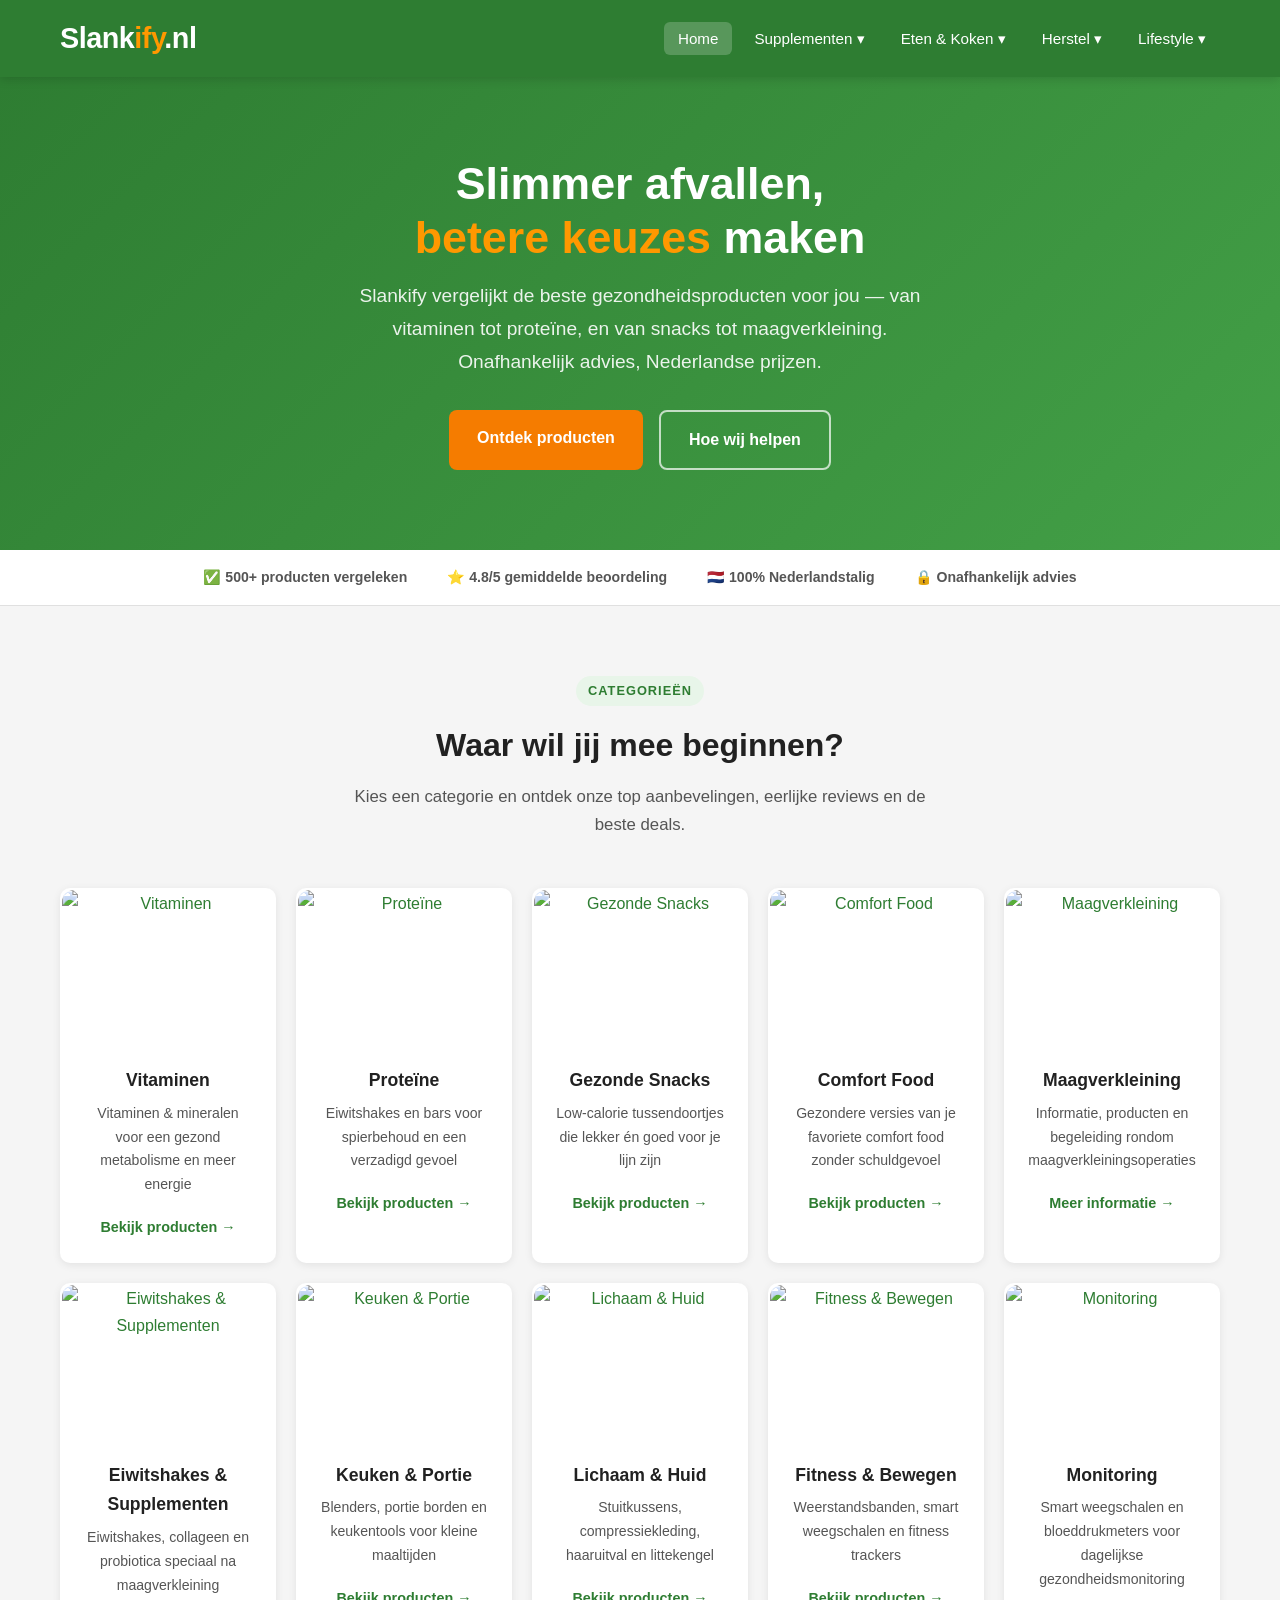
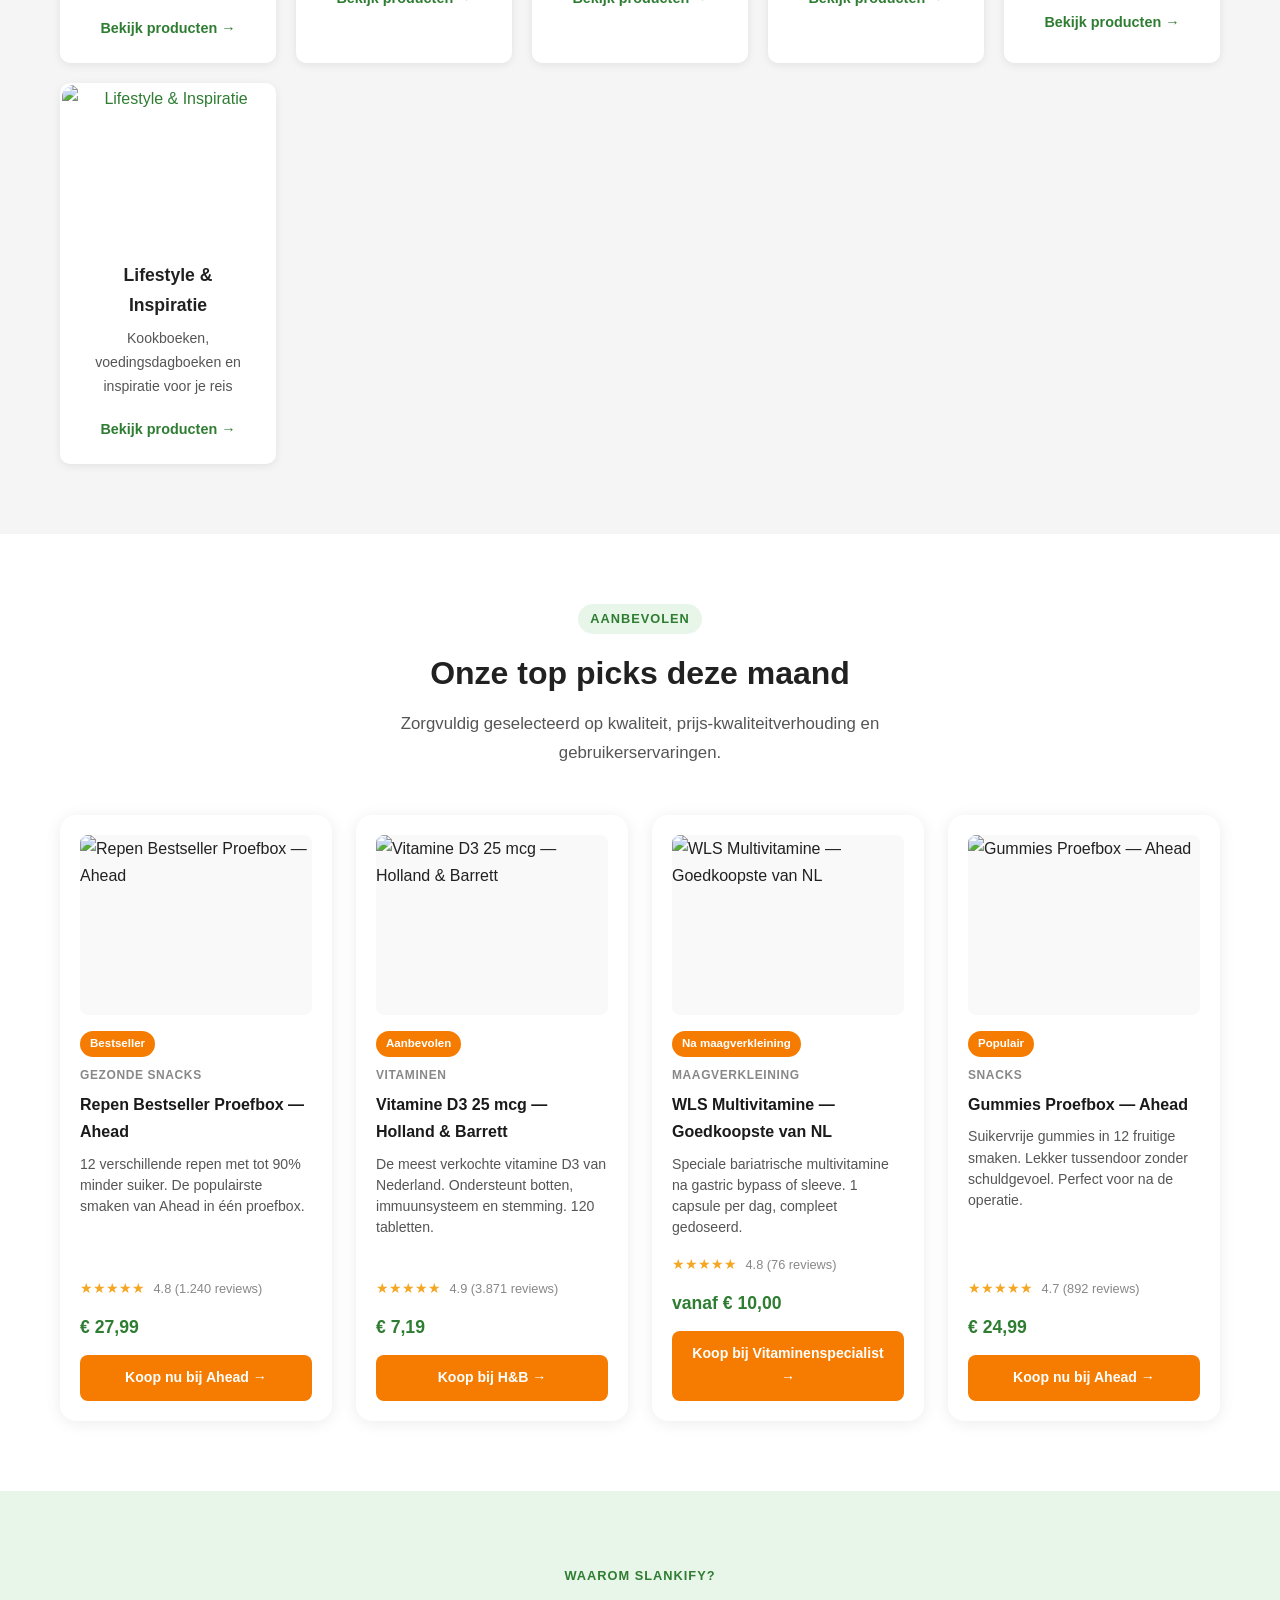
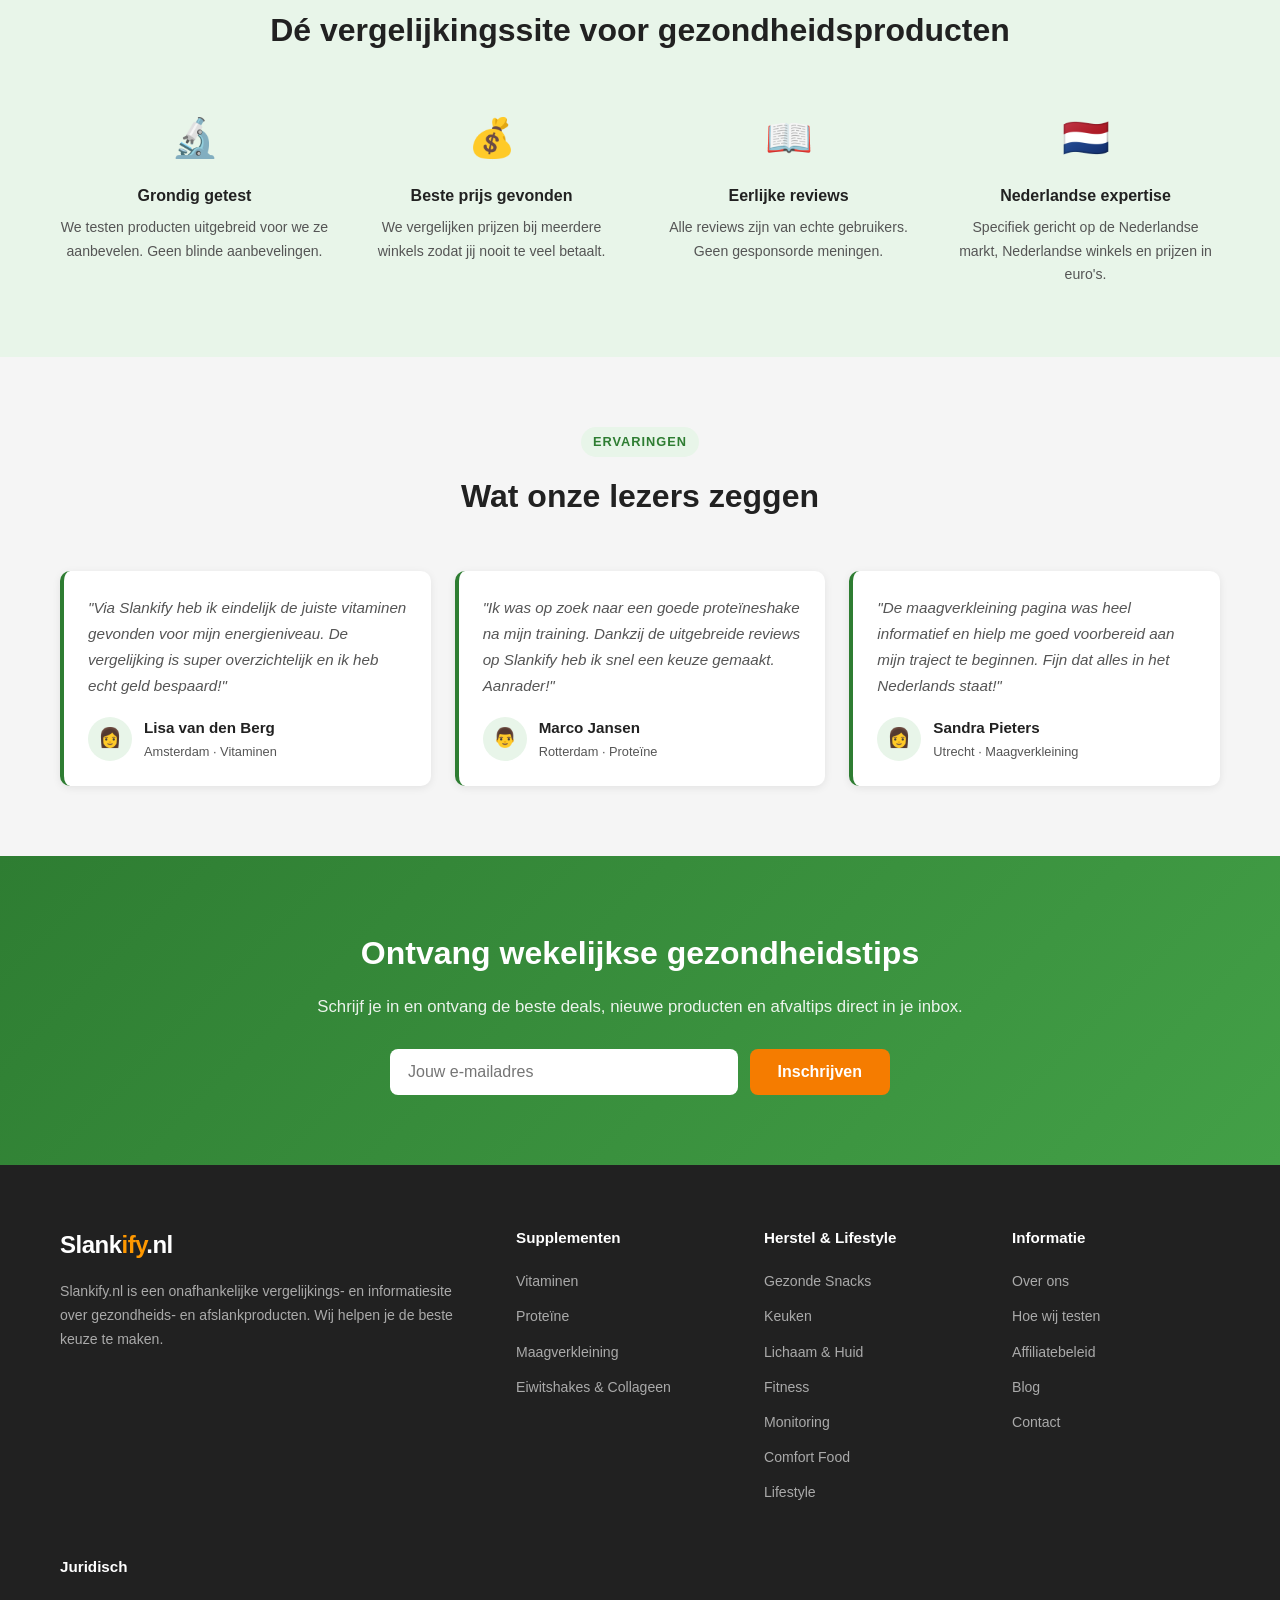
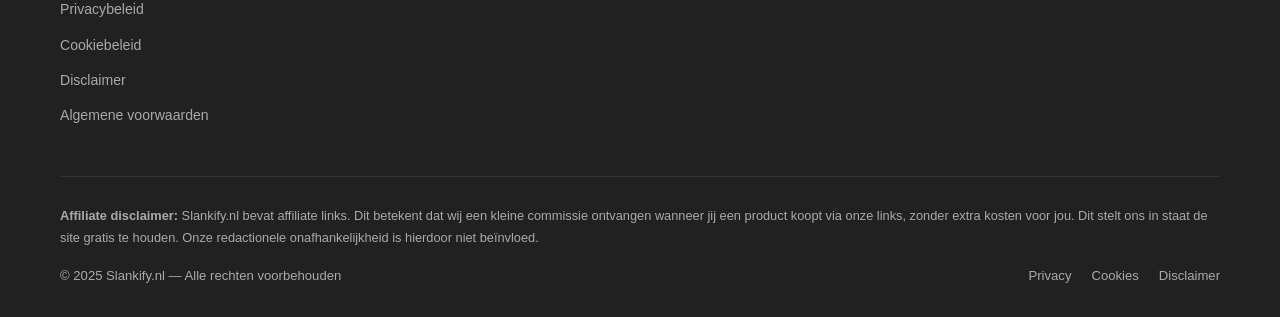
==== index.html @ 29f366ae "Top picks vervangen door echte affiliate producten" ====
<!DOCTYPE html>
<html lang="nl">
<head>
  <meta charset="UTF-8" />
  <meta name="viewport" content="width=device-width, initial-scale=1.0" />
  <title>Afvallen &amp; Gezonde Keuzes | Slankify.nl — Onafhankelijk Vergelijken</title>
  <meta name="description" content="Slankify.nl vergelijkt de beste producten voor afvallen: vitaminen, proteïne, suikervrije snacks en supplementen na maagverkleining. Onafhankelijk advies, Nederlandse prijzen." />
  <meta name="keywords" content="afvallen, vitaminen, proteïne, suikervrije snacks, maagverkleining, supplementen vergelijken, gezond afvallen Nederland" />
  <link rel="canonical" href="https://slankify.nl/" />
  <link rel="stylesheet" href="assets/css/style.css" />
  <meta property="og:title" content="Afvallen & Gezonde Keuzes | Slankify.nl — Onafhankelijk Vergelijken" />
  <meta property="og:description" content="Slankify.nl vergelijkt de beste producten voor afvallen: vitaminen, proteïne, suikervrije snacks en supplementen na maagverkleining. Onafhankelijk advies, Nederlandse prijzen." />
  <meta property="og:url" content="https://slankify.nl/" />
  <meta property="og:type" content="website" />
  <meta property="og:site_name" content="Slankify.nl" />
  <meta property="og:locale" content="nl_NL" />
  <script type="application/ld+json">
{
  "@context": "https://schema.org",
  "@type": "WebPage",
  "name": "Afvallen & Gezonde Keuzes | Slankify.nl",
  "description": "Slankify.nl vergelijkt de beste producten voor afvallen: vitaminen, proteïne, suikervrije snacks en supplementen na maagverkleining.",
  "url": "https://slankify.nl/",
  "publisher": {
    "@type": "Organization",
    "name": "Slankify.nl",
    "url": "https://slankify.nl"
  }
}
  </script>
</head>
<body>

  <!-- ===== HEADER ===== -->
  <header>
    <div class="header-inner">
      <a href="index.html" class="logo">Slank<span>ify</span>.nl</a>
      <div class="hamburger" role="button" aria-label="Menu openen">
        <span></span><span></span><span></span>
      </div>
      <nav>
        <ul>
          <li><a href="index.html" class="actief">Home</a></li>
          <li class="dropdown">
            <a href="#" class="dropdown-toggle">Supplementen ▾</a>
            <ul class="dropdown-menu">
              <li><a href="categorieen/vitaminen.html">Vitaminen</a></li>
              <li><a href="categorieen/proteïne.html">Proteïne</a></li>
              <li><a href="categorieen/maagverkleining.html">Maagverkleining</a></li>
              <li><a href="categorieen/supplementen.html">Eiwitshakes &amp; Collageen</a></li>
            </ul>
          </li>
          <li class="dropdown">
            <a href="#" class="dropdown-toggle">Eten &amp; Koken ▾</a>
            <ul class="dropdown-menu">
              <li><a href="categorieen/snacks.html">Snacks</a></li>
              <li><a href="categorieen/keuken.html">Keuken</a></li>
            </ul>
          </li>
          <li class="dropdown">
            <a href="#" class="dropdown-toggle">Herstel ▾</a>
            <ul class="dropdown-menu">
              <li><a href="categorieen/lichaam.html">Lichaam &amp; Huid</a></li>
              <li><a href="categorieen/fitness.html">Fitness</a></li>
              <li><a href="categorieen/monitoring.html">Monitoring</a></li>
            </ul>
          </li>
          <li class="dropdown">
            <a href="#" class="dropdown-toggle">Lifestyle ▾</a>
            <ul class="dropdown-menu">
              <li><a href="categorieen/comfort.html">Comfort</a></li>
              <li><a href="categorieen/lifestyle.html">Lifestyle</a></li>
            </ul>
          </li>
        </ul>
      </nav>
    </div>
  </header>

  <!-- ===== HERO ===== -->
  <section class="hero">
    <div class="container">
      <h1>Slimmer afvallen,<br><span>betere keuzes</span> maken</h1>
      <p>Slankify vergelijkt de beste gezondheidsproducten voor jou — van vitaminen tot proteïne, en van snacks tot maagverkleining. Onafhankelijk advies, Nederlandse prijzen.</p>
      <div class="hero-knoppen">
        <a href="#categorieën" class="knop knop-primair">Ontdek producten</a>
        <a href="#voordelen" class="knop knop-secondair">Hoe wij helpen</a>
      </div>
    </div>
  </section>

  <!-- ===== VERTROUWEN BALK ===== -->
  <div style="background:#fff;border-bottom:1px solid #e0e0e0;padding:16px 0;text-align:center;">
    <div class="container" style="display:flex;justify-content:center;gap:40px;flex-wrap:wrap;font-size:0.88rem;color:#555;font-weight:600;">
      <span>✅ 500+ producten vergeleken</span>
      <span>⭐ 4.8/5 gemiddelde beoordeling</span>
      <span>🇳🇱 100% Nederlandstalig</span>
      <span>🔒 Onafhankelijk advies</span>
    </div>
  </div>

  <!-- ===== CATEGORIEËN ===== -->
  <section class="categorieen" id="categorieën">
    <div class="container">
      <div class="sectie-header">
        <span class="sectie-label">Categorieën</span>
        <h2>Waar wil jij mee beginnen?</h2>
        <p>Kies een categorie en ontdek onze top aanbevelingen, eerlijke reviews en de beste deals.</p>
      </div>
      <div class="categorie-grid">
        <a href="categorieen/vitaminen.html" class="categorie-kaart">
          <div style="height:160px;overflow:hidden;border-radius:12px 12px 0 0;margin:-20px -20px 16px -20px;">
            <img src="https://images.unsplash.com/photo-1584308666744-24d5c474f2ae?w=400&h=300&fit=crop" alt="Vitaminen" style="width:100%;height:160px;object-fit:cover;" loading="lazy">
          </div>
          <h3>Vitaminen</h3>
          <p>Vitaminen & mineralen voor een gezond metabolisme en meer energie</p>
          <span class="categorie-link">Bekijk producten →</span>
        </a>
        <a href="categorieen/proteïne.html" class="categorie-kaart">
          <div style="height:160px;overflow:hidden;border-radius:12px 12px 0 0;margin:-20px -20px 16px -20px;">
            <img src="https://images.unsplash.com/photo-1593095948071-474c5cc2989d?w=400&h=300&fit=crop" alt="Proteïne" style="width:100%;height:160px;object-fit:cover;" loading="lazy">
          </div>
          <h3>Proteïne</h3>
          <p>Eiwitshakes en bars voor spierbehoud en een verzadigd gevoel</p>
          <span class="categorie-link">Bekijk producten →</span>
        </a>
        <a href="categorieen/snacks.html" class="categorie-kaart">
          <div style="height:160px;overflow:hidden;border-radius:12px 12px 0 0;margin:-20px -20px 16px -20px;">
            <img src="https://images.unsplash.com/photo-1599599810769-bcde5a160d32?w=400&h=300&fit=crop" alt="Gezonde Snacks" style="width:100%;height:160px;object-fit:cover;" loading="lazy">
          </div>
          <h3>Gezonde Snacks</h3>
          <p>Low-calorie tussendoortjes die lekker én goed voor je lijn zijn</p>
          <span class="categorie-link">Bekijk producten →</span>
        </a>
        <a href="categorieen/comfort.html" class="categorie-kaart">
          <div style="height:160px;overflow:hidden;border-radius:12px 12px 0 0;margin:-20px -20px 16px -20px;">
            <img src="https://images.unsplash.com/photo-1547592180-85f173990554?w=400&h=300&fit=crop" alt="Comfort Food" style="width:100%;height:160px;object-fit:cover;" loading="lazy">
          </div>
          <h3>Comfort Food</h3>
          <p>Gezondere versies van je favoriete comfort food zonder schuldgevoel</p>
          <span class="categorie-link">Bekijk producten →</span>
        </a>
        <a href="categorieen/maagverkleining.html" class="categorie-kaart">
          <div style="height:160px;overflow:hidden;border-radius:12px 12px 0 0;margin:-20px -20px 16px -20px;">
            <img src="https://images.unsplash.com/photo-1505751172876-fa1923c5c528?w=400&h=300&fit=crop" alt="Maagverkleining" style="width:100%;height:160px;object-fit:cover;" loading="lazy">
          </div>
          <h3>Maagverkleining</h3>
          <p>Informatie, producten en begeleiding rondom maagverkleiningsoperaties</p>
          <span class="categorie-link">Meer informatie →</span>
        </a>
        <a href="categorieen/supplementen.html" class="categorie-kaart">
          <div style="height:160px;overflow:hidden;border-radius:12px 12px 0 0;margin:-20px -20px 16px -20px;">
            <img src="https://images.unsplash.com/photo-1556909114-f6e7ad7d3136?w=400&h=300&fit=crop" alt="Eiwitshakes & Supplementen" style="width:100%;height:160px;object-fit:cover;" loading="lazy">
          </div>
          <h3>Eiwitshakes &amp; Supplementen</h3>
          <p>Eiwitshakes, collageen en probiotica speciaal na maagverkleining</p>
          <span class="categorie-link">Bekijk producten →</span>
        </a>
        <a href="categorieen/keuken.html" class="categorie-kaart">
          <div style="height:160px;overflow:hidden;border-radius:12px 12px 0 0;margin:-20px -20px 16px -20px;">
            <img src="https://images.unsplash.com/photo-1556909172-54557c7e4fb7?w=400&h=300&fit=crop" alt="Keuken & Portie" style="width:100%;height:160px;object-fit:cover;" loading="lazy">
          </div>
          <h3>Keuken &amp; Portie</h3>
          <p>Blenders, portie borden en keukentools voor kleine maaltijden</p>
          <span class="categorie-link">Bekijk producten →</span>
        </a>
        <a href="categorieen/lichaam.html" class="categorie-kaart">
          <div style="height:160px;overflow:hidden;border-radius:12px 12px 0 0;margin:-20px -20px 16px -20px;">
            <img src="https://images.unsplash.com/photo-1571019613454-1cb2f99b2d8b?w=400&h=300&fit=crop" alt="Lichaam & Huid" style="width:100%;height:160px;object-fit:cover;" loading="lazy">
          </div>
          <h3>Lichaam &amp; Huid</h3>
          <p>Stuitkussens, compressiekleding, haaruitval en littekengel</p>
          <span class="categorie-link">Bekijk producten →</span>
        </a>
        <a href="categorieen/fitness.html" class="categorie-kaart">
          <div style="height:160px;overflow:hidden;border-radius:12px 12px 0 0;margin:-20px -20px 16px -20px;">
            <img src="https://images.unsplash.com/photo-1517836357463-d25dfeac3438?w=400&h=300&fit=crop" alt="Fitness & Bewegen" style="width:100%;height:160px;object-fit:cover;" loading="lazy">
          </div>
          <h3>Fitness &amp; Bewegen</h3>
          <p>Weerstandsbanden, smart weegschalen en fitness trackers</p>
          <span class="categorie-link">Bekijk producten →</span>
        </a>
        <a href="categorieen/monitoring.html" class="categorie-kaart">
          <div style="height:160px;overflow:hidden;border-radius:12px 12px 0 0;margin:-20px -20px 16px -20px;">
            <img src="https://images.unsplash.com/photo-1576091160399-112ba8d25d1d?w=400&h=300&fit=crop" alt="Monitoring" style="width:100%;height:160px;object-fit:cover;" loading="lazy">
          </div>
          <h3>Monitoring</h3>
          <p>Smart weegschalen en bloeddrukmeters voor dagelijkse gezondheidsmonitoring</p>
          <span class="categorie-link">Bekijk producten →</span>
        </a>
        <a href="categorieen/lifestyle.html" class="categorie-kaart">
          <div style="height:160px;overflow:hidden;border-radius:12px 12px 0 0;margin:-20px -20px 16px -20px;">
            <img src="https://images.unsplash.com/photo-1481627834876-b7833e8f5570?w=400&h=300&fit=crop" alt="Lifestyle & Inspiratie" style="width:100%;height:160px;object-fit:cover;" loading="lazy">
          </div>
          <h3>Lifestyle &amp; Inspiratie</h3>
          <p>Kookboeken, voedingsdagboeken en inspiratie voor je reis</p>
          <span class="categorie-link">Bekijk producten →</span>
        </a>
      </div>
    </div>
  </section>

  <!-- ===== AANBEVOLEN PRODUCTEN ===== -->
  <section class="producten" id="producten">
    <div class="container">
      <div class="sectie-header">
        <span class="sectie-label">Aanbevolen</span>
        <h2>Onze top picks deze maand</h2>
        <p>Zorgvuldig geselecteerd op kwaliteit, prijs-kwaliteitverhouding en gebruikerservaringen.</p>
      </div>
      <div class="product-grid">

        <!-- Product 1: Ahead Repen Bestseller Proefbox -->
        <div style="background:#fff;border-radius:16px;box-shadow:0 2px 16px rgba(0,0,0,0.08);padding:20px;position:relative;cursor:pointer;display:flex;flex-direction:column;">
          <a href="https://www.ahead-nutrition.com/nl-nl/products/repen-bestseller-proefbox?ref=dutchgoose" target="_blank" rel="noopener sponsored" style="position:absolute;inset:0;z-index:1;border-radius:16px;" aria-label="Repen Bestseller Proefbox — Ahead"></a>
          <img src="https://cdn.shopify.com/s/files/1/2136/3937/files/PDP_01_27_18f0c50f-7982-46bb-bc52-754685371c13.jpg?v=1765892729" alt="Repen Bestseller Proefbox — Ahead" style="width:100%;height:180px;object-fit:contain;background:#f9f9f9;border-radius:8px;margin-bottom:16px;" loading="lazy">
          <span style="background:#f57c00;color:#fff;font-size:0.72rem;font-weight:700;padding:3px 10px;border-radius:100px;display:inline-block;margin-bottom:8px;width:fit-content;">Bestseller</span>
          <span style="font-size:0.75rem;font-weight:700;color:#888;text-transform:uppercase;letter-spacing:0.05em;">Gezonde Snacks</span>
          <h3 style="font-size:1rem;font-weight:800;margin:6px 0 8px;color:#1a1a1a;">Repen Bestseller Proefbox — Ahead</h3>
          <p style="font-size:0.88rem;color:#555;line-height:1.5;flex:1;">12 verschillende repen met tot 90% minder suiker. De populairste smaken van Ahead in één proefbox.</p>
          <div style="margin-top:12px;">
            <span style="color:#f5a623;font-size:0.9rem;">★★★★★</span>
            <span style="font-size:0.8rem;color:#888;margin-left:4px;">4.8 (1.240 reviews)</span>
          </div>
          <div style="margin-top:12px;display:flex;align-items:center;justify-content:space-between;">
            <span style="font-size:1.1rem;font-weight:800;color:#2e7d32;">€ 27,99</span>
          </div>
          <a href="https://www.ahead-nutrition.com/nl-nl/products/repen-bestseller-proefbox?ref=dutchgoose" target="_blank" rel="noopener sponsored" style="position:relative;z-index:2;display:block;margin-top:12px;background:#f57c00;color:#fff;padding:11px 16px;border-radius:8px;font-weight:700;font-size:0.88rem;text-decoration:none;text-align:center;">Koop nu bij Ahead →</a>
        </div>

        <!-- Product 2: H&B Vitamine D3 -->
        <div style="background:#fff;border-radius:16px;box-shadow:0 2px 16px rgba(0,0,0,0.08);padding:20px;position:relative;cursor:pointer;display:flex;flex-direction:column;">
          <a href="https://www.awin1.com/cread.php?awinmid=8108&awinaffid=2726092&ued=https://www.hollandandbarrett.nl/shop/product/holland-barrett-vitamine-d3-25-mcg-6100154377" target="_blank" rel="noopener sponsored" style="position:absolute;inset:0;z-index:1;border-radius:16px;" aria-label="Vitamine D3 25 mcg — Holland & Barrett"></a>
          <img src="https://images.hollandandbarrettimages.co.uk/productimages/DT/724/046972_A.png" alt="Vitamine D3 25 mcg — Holland & Barrett" style="width:100%;height:180px;object-fit:contain;background:#f9f9f9;border-radius:8px;margin-bottom:16px;" loading="lazy">
          <span style="background:#f57c00;color:#fff;font-size:0.72rem;font-weight:700;padding:3px 10px;border-radius:100px;display:inline-block;margin-bottom:8px;width:fit-content;">Aanbevolen</span>
          <span style="font-size:0.75rem;font-weight:700;color:#888;text-transform:uppercase;letter-spacing:0.05em;">Vitaminen</span>
          <h3 style="font-size:1rem;font-weight:800;margin:6px 0 8px;color:#1a1a1a;">Vitamine D3 25 mcg — Holland &amp; Barrett</h3>
          <p style="font-size:0.88rem;color:#555;line-height:1.5;flex:1;">De meest verkochte vitamine D3 van Nederland. Ondersteunt botten, immuunsysteem en stemming. 120 tabletten.</p>
          <div style="margin-top:12px;">
            <span style="color:#f5a623;font-size:0.9rem;">★★★★★</span>
            <span style="font-size:0.8rem;color:#888;margin-left:4px;">4.9 (3.871 reviews)</span>
          </div>
          <div style="margin-top:12px;display:flex;align-items:center;justify-content:space-between;">
            <span style="font-size:1.1rem;font-weight:800;color:#2e7d32;">€ 7,19</span>
          </div>
          <a href="https://www.awin1.com/cread.php?awinmid=8108&awinaffid=2726092&ued=https://www.hollandandbarrett.nl/shop/product/holland-barrett-vitamine-d3-25-mcg-6100154377" target="_blank" rel="noopener sponsored" style="position:relative;z-index:2;display:block;margin-top:12px;background:#f57c00;color:#fff;padding:11px 16px;border-radius:8px;font-weight:700;font-size:0.88rem;text-decoration:none;text-align:center;">Koop bij H&amp;B →</a>
        </div>

        <!-- Product 3: WLS Multivitamine -->
        <div style="background:#fff;border-radius:16px;box-shadow:0 2px 16px rgba(0,0,0,0.08);padding:20px;position:relative;cursor:pointer;display:flex;flex-direction:column;">
          <a href="https://www.vitaminenspecialist.nl/alle-vitaminen/wls/" target="_blank" rel="noopener sponsored" style="position:absolute;inset:0;z-index:1;border-radius:16px;" aria-label="WLS Multivitamine — Goedkoopste van NL"></a>
          <img src="https://www.vitaminenspecialist.nl/wp-content/uploads/yootheme/cache/f9/1STUK_WLS-f900bc07.png" alt="WLS Multivitamine — Goedkoopste van NL" style="width:100%;height:180px;object-fit:contain;background:#f9f9f9;border-radius:8px;margin-bottom:16px;" loading="lazy">
          <span style="background:#f57c00;color:#fff;font-size:0.72rem;font-weight:700;padding:3px 10px;border-radius:100px;display:inline-block;margin-bottom:8px;width:fit-content;">Na maagverkleining</span>
          <span style="font-size:0.75rem;font-weight:700;color:#888;text-transform:uppercase;letter-spacing:0.05em;">Maagverkleining</span>
          <h3 style="font-size:1rem;font-weight:800;margin:6px 0 8px;color:#1a1a1a;">WLS Multivitamine — Goedkoopste van NL</h3>
          <p style="font-size:0.88rem;color:#555;line-height:1.5;flex:1;">Speciale bariatrische multivitamine na gastric bypass of sleeve. 1 capsule per dag, compleet gedoseerd.</p>
          <div style="margin-top:12px;">
            <span style="color:#f5a623;font-size:0.9rem;">★★★★★</span>
            <span style="font-size:0.8rem;color:#888;margin-left:4px;">4.8 (76 reviews)</span>
          </div>
          <div style="margin-top:12px;display:flex;align-items:center;justify-content:space-between;">
            <span style="font-size:1.1rem;font-weight:800;color:#2e7d32;">vanaf € 10,00</span>
          </div>
          <a href="https://www.vitaminenspecialist.nl/alle-vitaminen/wls/" target="_blank" rel="noopener sponsored" style="position:relative;z-index:2;display:block;margin-top:12px;background:#f57c00;color:#fff;padding:11px 16px;border-radius:8px;font-weight:700;font-size:0.88rem;text-decoration:none;text-align:center;">Koop bij Vitaminenspecialist →</a>
        </div>

        <!-- Product 4: Ahead Gummies Proefbox -->
        <div style="background:#fff;border-radius:16px;box-shadow:0 2px 16px rgba(0,0,0,0.08);padding:20px;position:relative;cursor:pointer;display:flex;flex-direction:column;">
          <a href="https://www.ahead-nutrition.com/nl-nl/products/gummies-proefbox?ref=dutchgoose" target="_blank" rel="noopener sponsored" style="position:absolute;inset:0;z-index:1;border-radius:16px;" aria-label="Gummies Proefbox — Ahead"></a>
          <img src="https://cdn.shopify.com/s/files/1/2136/3937/files/NLD_PDP_Mainimage_Gummies_Mixedbox_1x_02.jpg?v=1770920334" alt="Gummies Proefbox — Ahead" style="width:100%;height:180px;object-fit:contain;background:#f9f9f9;border-radius:8px;margin-bottom:16px;" loading="lazy">
          <span style="background:#f57c00;color:#fff;font-size:0.72rem;font-weight:700;padding:3px 10px;border-radius:100px;display:inline-block;margin-bottom:8px;width:fit-content;">Populair</span>
          <span style="font-size:0.75rem;font-weight:700;color:#888;text-transform:uppercase;letter-spacing:0.05em;">Snacks</span>
          <h3 style="font-size:1rem;font-weight:800;margin:6px 0 8px;color:#1a1a1a;">Gummies Proefbox — Ahead</h3>
          <p style="font-size:0.88rem;color:#555;line-height:1.5;flex:1;">Suikervrije gummies in 12 fruitige smaken. Lekker tussendoor zonder schuldgevoel. Perfect voor na de operatie.</p>
          <div style="margin-top:12px;">
            <span style="color:#f5a623;font-size:0.9rem;">★★★★★</span>
            <span style="font-size:0.8rem;color:#888;margin-left:4px;">4.7 (892 reviews)</span>
          </div>
          <div style="margin-top:12px;display:flex;align-items:center;justify-content:space-between;">
            <span style="font-size:1.1rem;font-weight:800;color:#2e7d32;">€ 24,99</span>
          </div>
          <a href="https://www.ahead-nutrition.com/nl-nl/products/gummies-proefbox?ref=dutchgoose" target="_blank" rel="noopener sponsored" style="position:relative;z-index:2;display:block;margin-top:12px;background:#f57c00;color:#fff;padding:11px 16px;border-radius:8px;font-weight:700;font-size:0.88rem;text-decoration:none;text-align:center;">Koop nu bij Ahead →</a>
        </div>

      </div>
    </div>
  </section>

  <!-- ===== VOORDELEN ===== -->
  <section class="voordelen" id="voordelen">
    <div class="container">
      <div class="sectie-header">
        <span class="sectie-label">Waarom Slankify?</span>
        <h2>Dé vergelijkingssite voor gezondheidsproducten</h2>
      </div>
      <div class="voordelen-grid">
        <div class="voordeel-item">
          <div class="voordeel-icoon">🔬</div>
          <h3>Grondig getest</h3>
          <p>We testen producten uitgebreid voor we ze aanbevelen. Geen blinde aanbevelingen.</p>
        </div>
        <div class="voordeel-item">
          <div class="voordeel-icoon">💰</div>
          <h3>Beste prijs gevonden</h3>
          <p>We vergelijken prijzen bij meerdere winkels zodat jij nooit te veel betaalt.</p>
        </div>
        <div class="voordeel-item">
          <div class="voordeel-icoon">📖</div>
          <h3>Eerlijke reviews</h3>
          <p>Alle reviews zijn van echte gebruikers. Geen gesponsorde meningen.</p>
        </div>
        <div class="voordeel-item">
          <div class="voordeel-icoon">🇳🇱</div>
          <h3>Nederlandse expertise</h3>
          <p>Specifiek gericht op de Nederlandse markt, Nederlandse winkels en prijzen in euro's.</p>
        </div>
      </div>
    </div>
  </section>

  <!-- ===== REVIEWS ===== -->
  <section class="reviews">
    <div class="container">
      <div class="sectie-header">
        <span class="sectie-label">Ervaringen</span>
        <h2>Wat onze lezers zeggen</h2>
      </div>
      <div class="review-grid">
        <div class="review-kaart">
          <p class="review-tekst">"Via Slankify heb ik eindelijk de juiste vitaminen gevonden voor mijn energieniveau. De vergelijking is super overzichtelijk en ik heb echt geld bespaard!"</p>
          <div class="review-auteur">
            <div class="review-avatar">👩</div>
            <div>
              <div class="review-naam">Lisa van den Berg</div>
              <div class="review-locatie">Amsterdam · Vitaminen</div>
            </div>
          </div>
        </div>
        <div class="review-kaart">
          <p class="review-tekst">"Ik was op zoek naar een goede proteïneshake na mijn training. Dankzij de uitgebreide reviews op Slankify heb ik snel een keuze gemaakt. Aanrader!"</p>
          <div class="review-auteur">
            <div class="review-avatar">👨</div>
            <div>
              <div class="review-naam">Marco Jansen</div>
              <div class="review-locatie">Rotterdam · Proteïne</div>
            </div>
          </div>
        </div>
        <div class="review-kaart">
          <p class="review-tekst">"De maagverkleining pagina was heel informatief en hielp me goed voorbereid aan mijn traject te beginnen. Fijn dat alles in het Nederlands staat!"</p>
          <div class="review-auteur">
            <div class="review-avatar">👩</div>
            <div>
              <div class="review-naam">Sandra Pieters</div>
              <div class="review-locatie">Utrecht · Maagverkleining</div>
            </div>
          </div>
        </div>
      </div>
    </div>
  </section>

  <!-- ===== NIEUWSBRIEF ===== -->
  <section class="nieuwsbrief">
    <div class="container">
      <h2>Ontvang wekelijkse gezondheids­tips</h2>
      <p>Schrijf je in en ontvang de beste deals, nieuwe producten en afvaltips direct in je inbox.</p>
      <form class="nieuwsbrief-form" novalidate>
        <input type="email" placeholder="Jouw e-mailadres" required aria-label="E-mailadres" />
        <button type="submit" class="knop knop-primair">Inschrijven</button>
      </form>
    </div>
  </section>

  <!-- ===== FOOTER ===== -->
  <footer>
    <div class="container">
      <div class="footer-grid">
        <div class="footer-merk">
          <span class="logo">Slank<span>ify</span>.nl</span>
          <p>Slankify.nl is een onafhankelijke vergelijkings- en informatiesite over gezondheids- en afslankproducten. Wij helpen je de beste keuze te maken.</p>
        </div>
        <div class="footer-kolom">
          <h4>Supplementen</h4>
          <ul>
            <li><a href="categorieen/vitaminen.html">Vitaminen</a></li>
            <li><a href="categorieen/proteïne.html">Proteïne</a></li>
            <li><a href="categorieen/maagverkleining.html">Maagverkleining</a></li>
            <li><a href="categorieen/supplementen.html">Eiwitshakes &amp; Collageen</a></li>
          </ul>
        </div>
        <div class="footer-kolom">
          <h4>Herstel &amp; Lifestyle</h4>
          <ul>
            <li><a href="categorieen/snacks.html">Gezonde Snacks</a></li>
            <li><a href="categorieen/keuken.html">Keuken</a></li>
            <li><a href="categorieen/lichaam.html">Lichaam &amp; Huid</a></li>
            <li><a href="categorieen/fitness.html">Fitness</a></li>
            <li><a href="categorieen/monitoring.html">Monitoring</a></li>
            <li><a href="categorieen/comfort.html">Comfort Food</a></li>
            <li><a href="categorieen/lifestyle.html">Lifestyle</a></li>
          </ul>
        </div>
        <div class="footer-kolom">
          <h4>Informatie</h4>
          <ul>
            <li><a href="#">Over ons</a></li>
            <li><a href="#">Hoe wij testen</a></li>
            <li><a href="#">Affiliatebeleid</a></li>
            <li><a href="#">Blog</a></li>
            <li><a href="#">Contact</a></li>
          </ul>
        </div>
        <div class="footer-kolom">
          <h4>Juridisch</h4>
          <ul>
            <li><a href="#">Privacybeleid</a></li>
            <li><a href="#">Cookiebeleid</a></li>
            <li><a href="#">Disclaimer</a></li>
            <li><a href="#">Algemene voorwaarden</a></li>
          </ul>
        </div>
      </div>
      <div class="footer-disclaimer">
        <strong>Affiliate disclaimer:</strong> Slankify.nl bevat affiliate links. Dit betekent dat wij een kleine commissie ontvangen wanneer jij een product koopt via onze links, zonder extra kosten voor jou. Dit stelt ons in staat de site gratis te houden. Onze redactionele onafhankelijkheid is hierdoor niet beïnvloed.
      </div>
      <div class="footer-onderste">
        <span>© 2025 Slankify.nl — Alle rechten voorbehouden</span>
        <div class="footer-links">
          <a href="#">Privacy</a>
          <a href="#">Cookies</a>
          <a href="#">Disclaimer</a>
        </div>
      </div>
    </div>
  </footer>

  <script src="assets/js/main.js"></script>
</body>
</html>
---- assets/css/style.css ----
/* =========================================
   Slankify.nl - Hoofdstijlblad
   ========================================= */

:root {
  --groen: #2e7d32;
  --groen-licht: #43a047;
  --groen-extra-licht: #e8f5e9;
  --oranje: #f57c00;
  --oranje-licht: #ff9800;
  --wit: #ffffff;
  --lichtgrijs: #f5f5f5;
  --tekstgrijs: #555555;
  --donker: #212121;
  --rand: #e0e0e0;
  --schaduw: 0 2px 8px rgba(0,0,0,0.08);
  --schaduw-hover: 0 6px 20px rgba(0,0,0,0.14);
  --radius: 10px;
  --font: 'Segoe UI', Tahoma, Geneva, Verdana, sans-serif;
}

* {
  margin: 0;
  padding: 0;
  box-sizing: border-box;
}

body {
  font-family: var(--font);
  color: var(--donker);
  background: var(--wit);
  line-height: 1.7;
}

a {
  color: var(--groen);
  text-decoration: none;
}

a:hover {
  color: var(--groen-licht);
}

img {
  max-width: 100%;
  height: auto;
  display: block;
}

.container {
  max-width: 1200px;
  margin: 0 auto;
  padding: 0 20px;
}

/* =========================================
   HEADER & NAVIGATIE
   ========================================= */

header {
  background: var(--groen);
  color: var(--wit);
  position: sticky;
  top: 0;
  z-index: 1000;
  box-shadow: 0 2px 10px rgba(0,0,0,0.15);
}

.header-inner {
  display: flex;
  align-items: center;
  justify-content: space-between;
  padding: 14px 20px;
  max-width: 1200px;
  margin: 0 auto;
}

.logo {
  font-size: 1.8rem;
  font-weight: 800;
  color: var(--wit);
  letter-spacing: -0.5px;
}

.logo span {
  color: var(--oranje-licht);
}

nav ul {
  list-style: none;
  display: flex;
  gap: 8px;
}

nav ul li a {
  color: var(--wit);
  padding: 8px 14px;
  border-radius: 6px;
  font-weight: 500;
  font-size: 0.95rem;
  transition: background 0.2s;
}

nav ul li a:hover,
nav ul li a.actief {
  background: rgba(255,255,255,0.2);
  color: var(--wit);
}

/* =========================================
   DROPDOWN NAVIGATIE
   ========================================= */

nav ul li.dropdown {
  position: relative;
}

nav ul li.dropdown .dropdown-menu {
  display: none;
  position: absolute;
  top: calc(100% + 6px);
  left: 0;
  background: #fff;
  border-radius: 8px;
  box-shadow: 0 8px 24px rgba(0,0,0,0.15);
  min-width: 200px;
  z-index: 2000;
  padding: 6px 0;
  flex-direction: column;
  gap: 0;
}

nav ul li.dropdown:hover .dropdown-menu,
nav ul li.dropdown.open .dropdown-menu {
  display: flex;
}

nav ul li.dropdown .dropdown-menu li a {
  color: var(--donker);
  padding: 9px 16px;
  border-radius: 0;
  display: block;
  font-size: 0.9rem;
  font-weight: 500;
  transition: background 0.15s;
}

nav ul li.dropdown .dropdown-menu li a:hover {
  background: var(--groen-extra-licht);
  color: var(--groen);
}

.hamburger {
  display: none;
  flex-direction: column;
  gap: 5px;
  cursor: pointer;
  padding: 5px;
}

.hamburger span {
  display: block;
  width: 25px;
  height: 3px;
  background: var(--wit);
  border-radius: 3px;
}

/* =========================================
   HERO SECTIE
   ========================================= */

.hero {
  background: linear-gradient(135deg, var(--groen) 0%, var(--groen-licht) 100%);
  color: var(--wit);
  padding: 80px 20px;
  text-align: center;
}

.hero h1 {
  font-size: 2.8rem;
  font-weight: 800;
  margin-bottom: 16px;
  line-height: 1.2;
}

.hero h1 span {
  color: var(--oranje-licht);
}

.hero p {
  font-size: 1.2rem;
  max-width: 600px;
  margin: 0 auto 32px;
  opacity: 0.9;
}

.hero-knoppen {
  display: flex;
  gap: 16px;
  justify-content: center;
  flex-wrap: wrap;
}

/* =========================================
   KNOPPEN
   ========================================= */

.knop {
  display: inline-block;
  padding: 14px 28px;
  border-radius: 8px;
  font-weight: 700;
  font-size: 1rem;
  transition: all 0.2s;
  cursor: pointer;
  border: none;
}

.knop-primair {
  background: var(--oranje);
  color: var(--wit);
}

.knop-primair:hover {
  background: var(--oranje-licht);
  color: var(--wit);
  transform: translateY(-2px);
  box-shadow: 0 4px 14px rgba(245,124,0,0.4);
}

.knop-secondair {
  background: transparent;
  color: var(--wit);
  border: 2px solid rgba(255,255,255,0.7);
}

.knop-secondair:hover {
  background: rgba(255,255,255,0.15);
  color: var(--wit);
}

.knop-groen {
  background: var(--groen);
  color: var(--wit);
}

.knop-groen:hover {
  background: var(--groen-licht);
  color: var(--wit);
  transform: translateY(-2px);
}

/* =========================================
   SECTIE HEADERS
   ========================================= */

.sectie-header {
  text-align: center;
  margin-bottom: 48px;
}

.sectie-header h2 {
  font-size: 2rem;
  font-weight: 800;
  color: var(--donker);
  margin-bottom: 10px;
}

.sectie-header p {
  color: var(--tekstgrijs);
  font-size: 1.05rem;
  max-width: 600px;
  margin: 0 auto;
}

.sectie-label {
  display: inline-block;
  background: var(--groen-extra-licht);
  color: var(--groen);
  font-size: 0.8rem;
  font-weight: 700;
  letter-spacing: 1px;
  text-transform: uppercase;
  padding: 4px 12px;
  border-radius: 20px;
  margin-bottom: 12px;
}

/* =========================================
   CATEGORIE KAARTEN (homepage)
   ========================================= */

.categorieen {
  padding: 70px 0;
  background: var(--lichtgrijs);
}

.categorie-grid {
  display: grid;
  grid-template-columns: repeat(auto-fit, minmax(200px, 1fr));
  gap: 20px;
}

.categorie-kaart {
  background: var(--wit);
  border-radius: var(--radius);
  padding: 20px 20px 20px;
  min-height: 280px;
  overflow: hidden;
  text-align: center;
  box-shadow: var(--schaduw);
  transition: all 0.25s;
  border: 2px solid transparent;
}

.categorie-kaart:hover {
  box-shadow: var(--schaduw-hover);
  border-color: var(--groen-licht);
  transform: translateY(-4px);
}

.categorie-icoon {
  font-size: 2.8rem;
  margin-bottom: 12px;
}

.categorie-kaart h3 {
  font-size: 1.1rem;
  font-weight: 700;
  margin-bottom: 6px;
  color: var(--donker);
}

.categorie-kaart p {
  font-size: 0.88rem;
  color: var(--tekstgrijs);
  margin-bottom: 16px;
}

.categorie-link {
  font-size: 0.9rem;
  font-weight: 600;
  color: var(--groen);
  display: inline-flex;
  align-items: center;
  gap: 4px;
}

/* =========================================
   PRODUCT KAARTEN
   ========================================= */

.producten {
  padding: 70px 0;
}

.product-grid {
  display: grid;
  grid-template-columns: repeat(auto-fill, minmax(260px, 1fr));
  gap: 24px;
}

.product-kaart {
  background: var(--wit);
  border-radius: var(--radius);
  box-shadow: var(--schaduw);
  overflow: hidden;
  transition: all 0.25s;
  border: 1px solid var(--rand);
  display: flex;
  flex-direction: column;
}

.product-kaart:hover {
  box-shadow: var(--schaduw-hover);
  transform: translateY(-4px);
}

.product-badge {
  position: absolute;
  top: 12px;
  left: 12px;
  background: var(--oranje);
  color: var(--wit);
  font-size: 0.75rem;
  font-weight: 700;
  padding: 3px 10px;
  border-radius: 20px;
}

.product-afbeelding {
  position: relative;
  background: var(--groen-extra-licht);
  padding: 30px;
  text-align: center;
  font-size: 4rem;
  min-height: 160px;
  display: flex;
  align-items: center;
  justify-content: center;
}

.product-inhoud {
  padding: 20px;
  flex: 1;
  display: flex;
  flex-direction: column;
}

.product-categorie {
  font-size: 0.75rem;
  font-weight: 600;
  color: var(--groen);
  text-transform: uppercase;
  letter-spacing: 0.5px;
  margin-bottom: 6px;
}

.product-inhoud h3 {
  font-size: 1.05rem;
  font-weight: 700;
  margin-bottom: 8px;
  color: var(--donker);
  line-height: 1.3;
}

.product-inhoud p {
  font-size: 0.88rem;
  color: var(--tekstgrijs);
  margin-bottom: 16px;
  flex: 1;
}

.product-beoordeling {
  display: flex;
  align-items: center;
  gap: 6px;
  margin-bottom: 14px;
  font-size: 0.88rem;
}

.sterren {
  color: #fdd835;
}

.beoordeling-tekst {
  color: var(--tekstgrijs);
}

.product-prijs-rij {
  display: flex;
  align-items: center;
  justify-content: space-between;
  gap: 12px;
  margin-top: 16px;
  flex-wrap: wrap;
}

.product-prijs {
  font-size: 1.3rem;
  font-weight: 800;
  color: var(--groen);
}

.product-prijs-oud {
  font-size: 0.9rem;
  color: #aaa;
  text-decoration: line-through;
  margin-left: 6px;
}

/* =========================================
   VOORDELEN / USP SECTIE
   ========================================= */

.voordelen {
  padding: 70px 0;
  background: var(--groen-extra-licht);
}

.voordelen-grid {
  display: grid;
  grid-template-columns: repeat(auto-fit, minmax(220px, 1fr));
  gap: 28px;
}

.voordeel-item {
  text-align: center;
}

.voordeel-icoon {
  font-size: 2.4rem;
  margin-bottom: 12px;
}

.voordeel-item h3 {
  font-size: 1rem;
  font-weight: 700;
  margin-bottom: 6px;
}

.voordeel-item p {
  font-size: 0.88rem;
  color: var(--tekstgrijs);
}

/* =========================================
   REVIEWS / TESTIMONIALS
   ========================================= */

.reviews {
  padding: 70px 0;
  background: var(--lichtgrijs);
}

.review-grid {
  display: grid;
  grid-template-columns: repeat(auto-fit, minmax(280px, 1fr));
  gap: 24px;
}

.review-kaart {
  background: var(--wit);
  border-radius: var(--radius);
  padding: 24px;
  box-shadow: var(--schaduw);
  border-left: 4px solid var(--groen);
}

.review-tekst {
  font-style: italic;
  color: var(--tekstgrijs);
  margin-bottom: 16px;
  font-size: 0.95rem;
  line-height: 1.7;
}

.review-auteur {
  display: flex;
  align-items: center;
  gap: 12px;
}

.review-avatar {
  width: 44px;
  height: 44px;
  border-radius: 50%;
  background: var(--groen-extra-licht);
  display: flex;
  align-items: center;
  justify-content: center;
  font-size: 1.2rem;
  flex-shrink: 0;
}

.review-naam {
  font-weight: 700;
  font-size: 0.95rem;
}

.review-locatie {
  font-size: 0.8rem;
  color: var(--tekstgrijs);
}

/* =========================================
   CATEGORIE HERO (sub-pagina's)
   ========================================= */

.categorie-hero {
  padding: 28px 20px;
  text-align: center;
}

.categorie-hero h1 {
  font-size: 2.4rem;
  font-weight: 800;
  margin-bottom: 12px;
  color: var(--donker);
}

.categorie-hero p {
  font-size: 1.1rem;
  color: var(--tekstgrijs);
  max-width: 650px;
  margin: 0 auto;
}

/* =========================================
   FILTER / SORT BAR
   ========================================= */

.filter-balk {
  background: var(--lichtgrijs);
  border: 1px solid var(--rand);
  border-radius: var(--radius);
  padding: 16px 20px;
  display: flex;
  align-items: center;
  gap: 16px;
  flex-wrap: wrap;
  margin-bottom: 32px;
}

.filter-balk label {
  font-weight: 600;
  font-size: 0.9rem;
  color: var(--tekstgrijs);
}

.filter-balk select,
.filter-balk input {
  padding: 8px 12px;
  border: 1px solid var(--rand);
  border-radius: 6px;
  font-size: 0.9rem;
  background: var(--wit);
  color: var(--donker);
}

/* =========================================
   DISCLAIMER BOX
   ========================================= */

.disclaimer {
  background: #fff8e1;
  border: 1px solid #ffe082;
  border-radius: var(--radius);
  padding: 16px 20px;
  font-size: 0.85rem;
  color: #6d4c00;
  margin: 32px 0;
  display: flex;
  gap: 10px;
  align-items: flex-start;
}

.disclaimer-icoon {
  font-size: 1.2rem;
  flex-shrink: 0;
}

/* =========================================
   INFO / GIDS SECTIE
   ========================================= */

.info-sectie {
  padding: 70px 0;
}

.info-grid {
  display: grid;
  grid-template-columns: 1fr 1fr;
  gap: 48px;
  align-items: center;
}

.info-tekst h2 {
  font-size: 1.8rem;
  font-weight: 800;
  margin-bottom: 16px;
  line-height: 1.3;
}

.info-tekst p {
  color: var(--tekstgrijs);
  margin-bottom: 16px;
}

.info-checklist {
  list-style: none;
  margin: 20px 0;
}

.info-checklist li {
  padding: 6px 0;
  padding-left: 26px;
  position: relative;
  font-size: 0.95rem;
  color: var(--tekstgrijs);
}

.info-checklist li::before {
  content: "✓";
  position: absolute;
  left: 0;
  color: var(--groen);
  font-weight: 700;
}

.info-visual {
  background: var(--groen-extra-licht);
  border-radius: 16px;
  padding: 40px;
  text-align: center;
  font-size: 6rem;
}

/* =========================================
   NIEUWSBRIEF
   ========================================= */

.nieuwsbrief {
  background: linear-gradient(135deg, var(--groen) 0%, var(--groen-licht) 100%);
  color: var(--wit);
  padding: 70px 0;
  text-align: center;
}

.nieuwsbrief h2 {
  font-size: 2rem;
  font-weight: 800;
  margin-bottom: 12px;
}

.nieuwsbrief p {
  opacity: 0.9;
  margin-bottom: 28px;
  font-size: 1.05rem;
}

.nieuwsbrief-form {
  display: flex;
  gap: 12px;
  justify-content: center;
  flex-wrap: wrap;
  max-width: 500px;
  margin: 0 auto;
}

.nieuwsbrief-form input {
  flex: 1;
  min-width: 220px;
  padding: 14px 18px;
  border: none;
  border-radius: 8px;
  font-size: 1rem;
  outline: none;
}

/* =========================================
   FOOTER
   ========================================= */

footer {
  background: var(--donker);
  color: #aaa;
  padding: 60px 0 30px;
}

.footer-grid {
  display: grid;
  grid-template-columns: 2fr 1fr 1fr 1fr;
  gap: 40px;
  margin-bottom: 40px;
}

.footer-merk .logo {
  font-size: 1.5rem;
  margin-bottom: 14px;
  display: block;
}

.footer-merk p {
  font-size: 0.88rem;
  line-height: 1.7;
}

.footer-kolom h4 {
  color: var(--wit);
  font-size: 0.95rem;
  font-weight: 700;
  margin-bottom: 16px;
}

.footer-kolom ul {
  list-style: none;
}

.footer-kolom ul li {
  margin-bottom: 8px;
}

.footer-kolom ul li a {
  color: #aaa;
  font-size: 0.88rem;
  transition: color 0.2s;
}

.footer-kolom ul li a:hover {
  color: var(--wit);
}

.footer-disclaimer {
  border-top: 1px solid #333;
  padding-top: 28px;
  font-size: 0.8rem;
  line-height: 1.7;
  margin-bottom: 16px;
}

.footer-onderste {
  display: flex;
  justify-content: space-between;
  align-items: center;
  font-size: 0.82rem;
  flex-wrap: wrap;
  gap: 10px;
}

.footer-links {
  display: flex;
  gap: 20px;
}

.footer-links a {
  color: #aaa;
  font-size: 0.82rem;
}

.footer-links a:hover {
  color: var(--wit);
}

/* =========================================
   BREADCRUMB
   ========================================= */

.breadcrumb {
  padding: 14px 0;
  font-size: 0.85rem;
  color: var(--tekstgrijs);
}

.breadcrumb a {
  color: var(--groen);
}

.breadcrumb span {
  margin: 0 6px;
  color: #bbb;
}

/* =========================================
   RESPONSIVE
   ========================================= */

@media (max-width: 900px) {
  .footer-grid {
    grid-template-columns: 1fr 1fr;
  }

  .info-grid {
    grid-template-columns: 1fr;
  }

  .info-visual {
    display: none;
  }
}

@media (max-width: 680px) {
  .hero h1 {
    font-size: 2rem;
  }

  nav ul {
    display: none;
    flex-direction: column;
    position: absolute;
    top: 60px;
    left: 0;
    right: 0;
    background: var(--groen);
    padding: 16px;
  }

  nav ul.open {
    display: flex;
  }

  .hamburger {
    display: flex;
  }

  .footer-grid {
    grid-template-columns: 1fr;
  }

  .filter-balk {
    flex-direction: column;
    align-items: flex-start;
  }
}

/* Hele productkaart klikbaar */
.product-kaart {
  position: relative;
  cursor: pointer;
}
.product-kaart .kaart-link {
  position: absolute;
  inset: 0;
  z-index: 1;
  border-radius: inherit;
}
.product-kaart .knop,
.product-kaart a[style*="background"] {
  position: relative;
  z-index: 2;
}
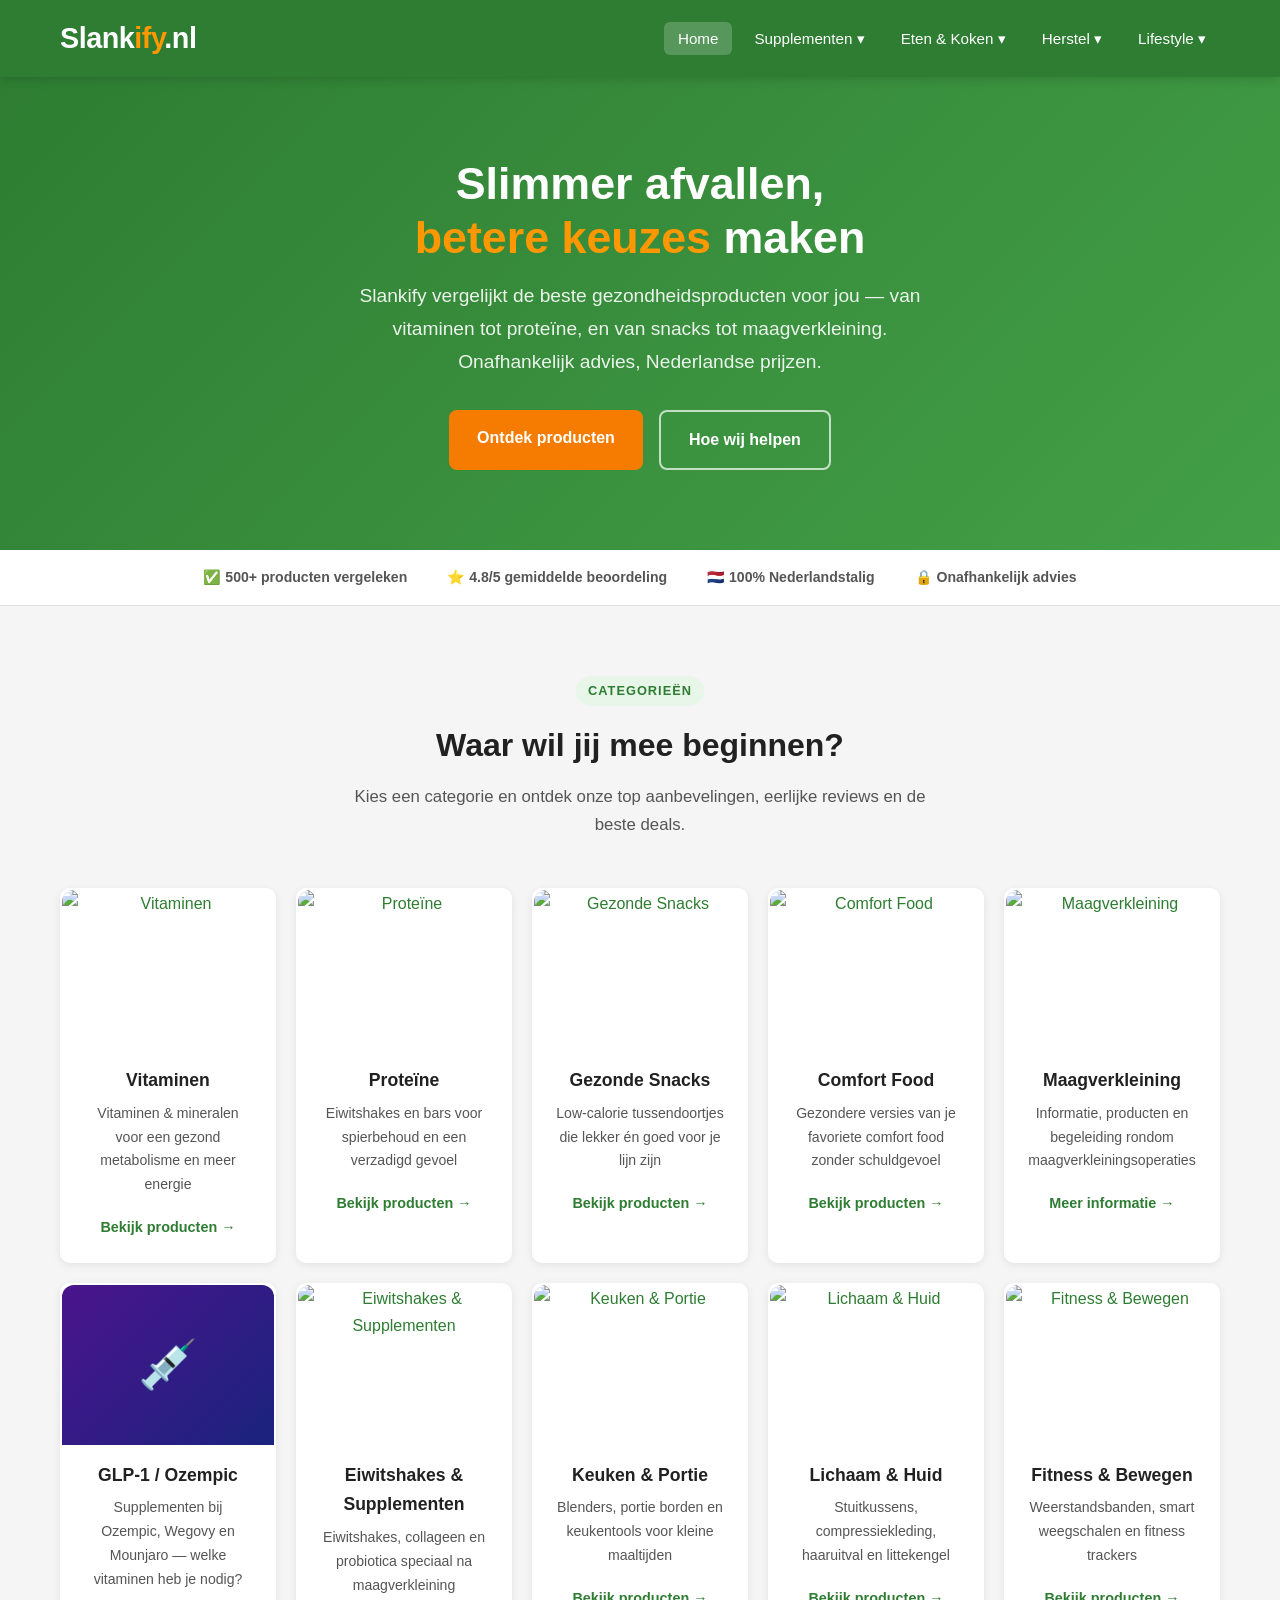
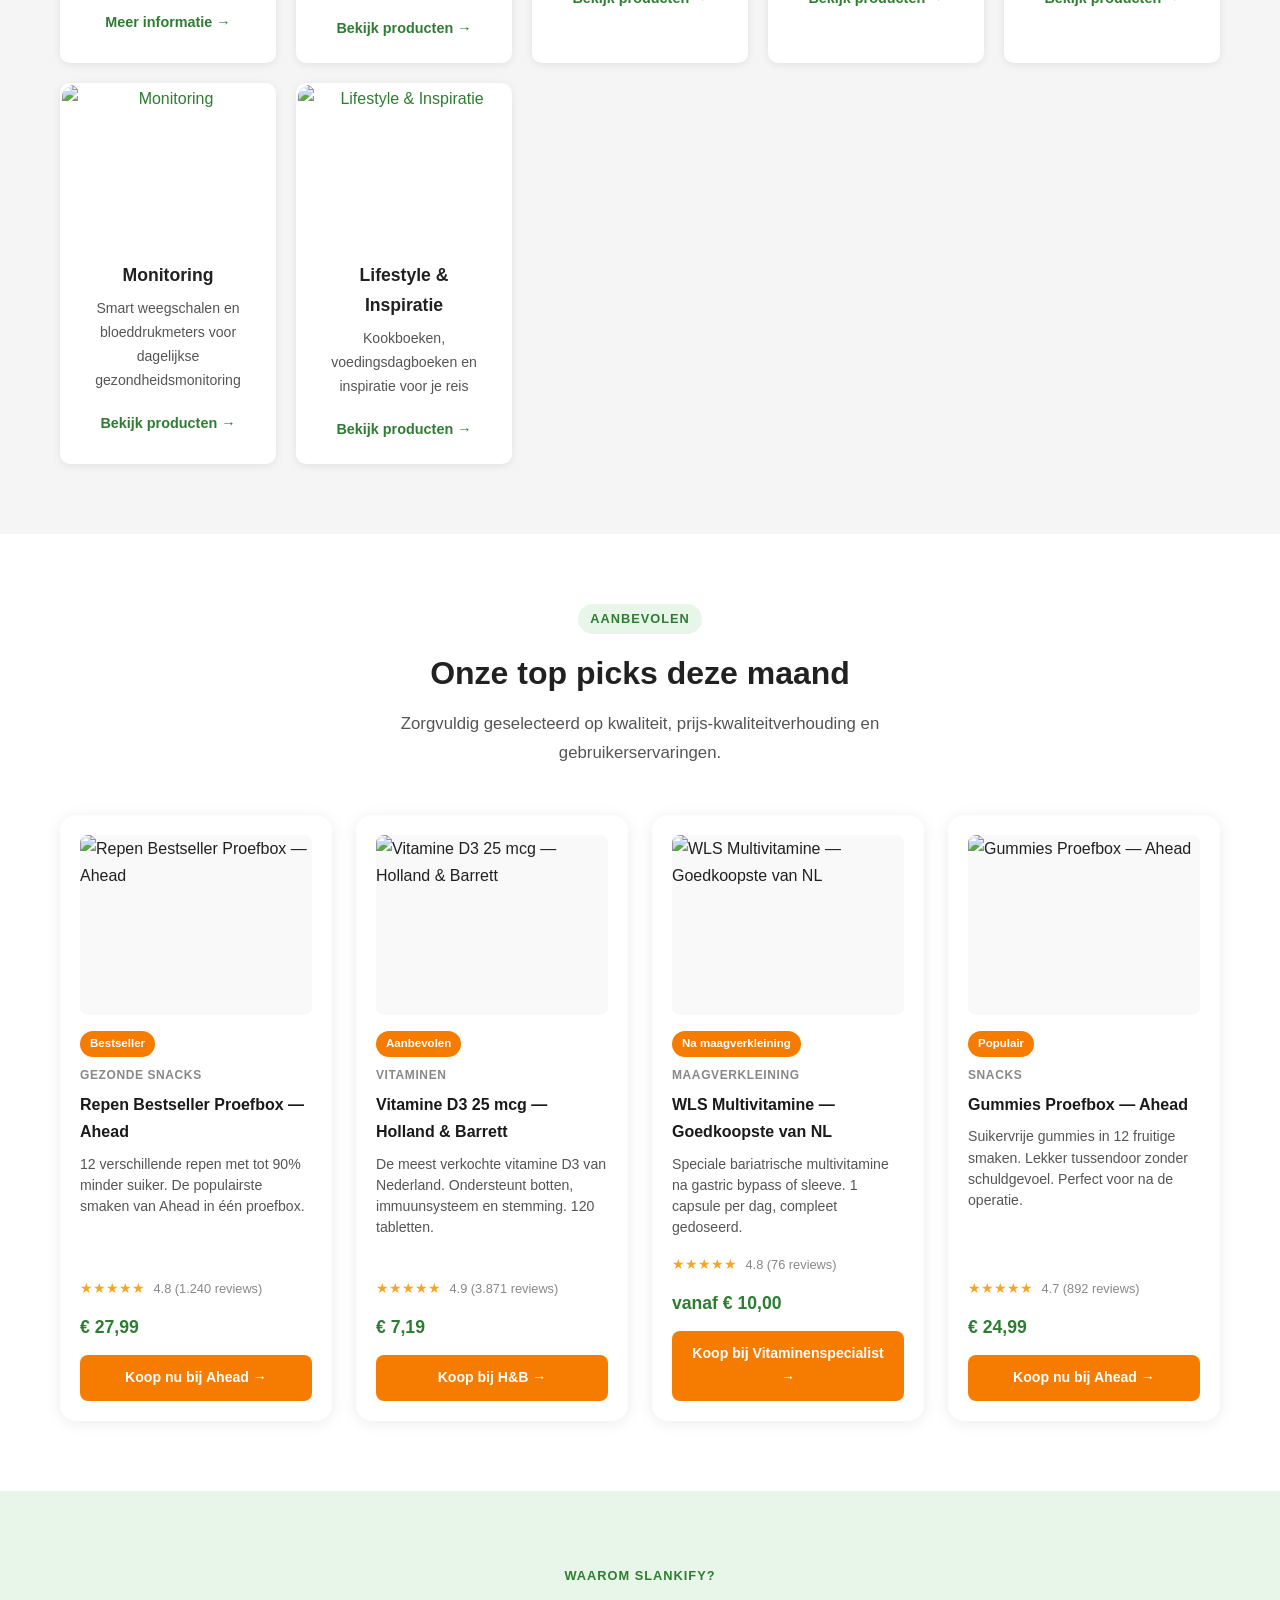
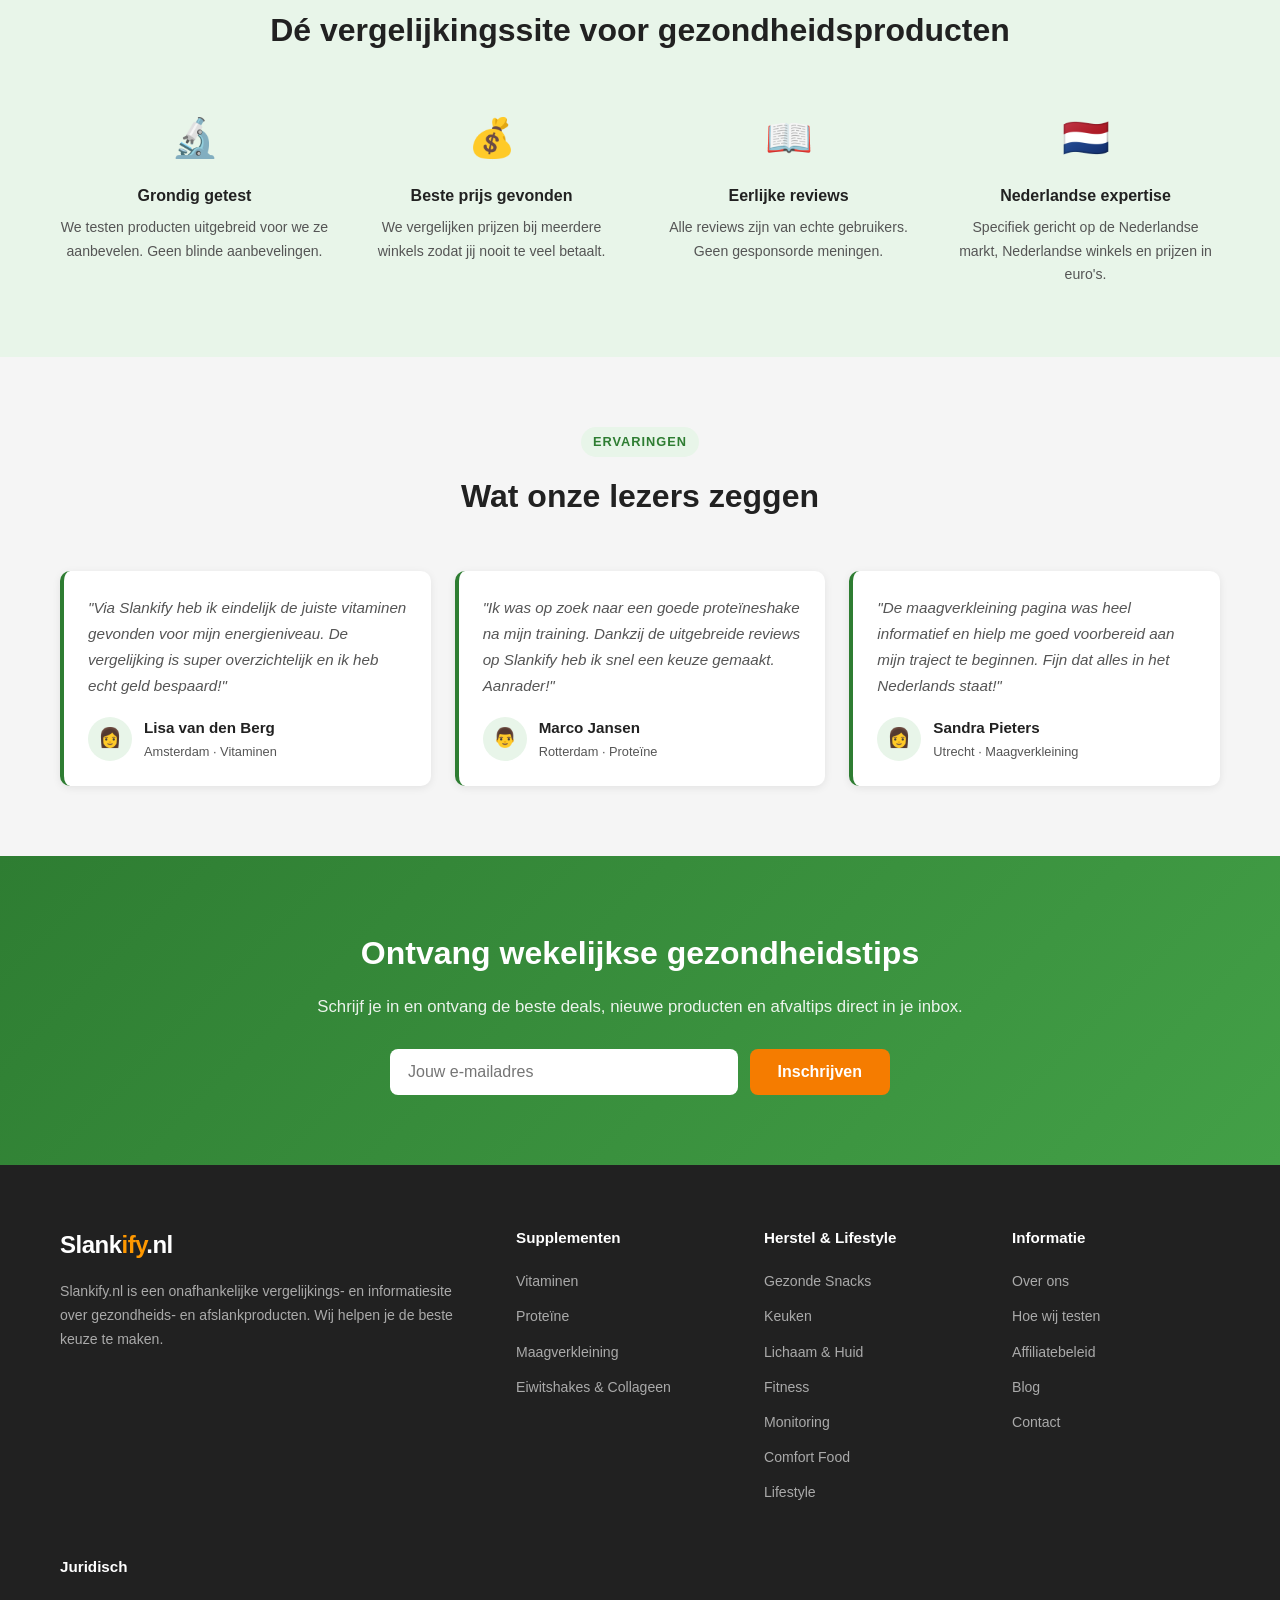
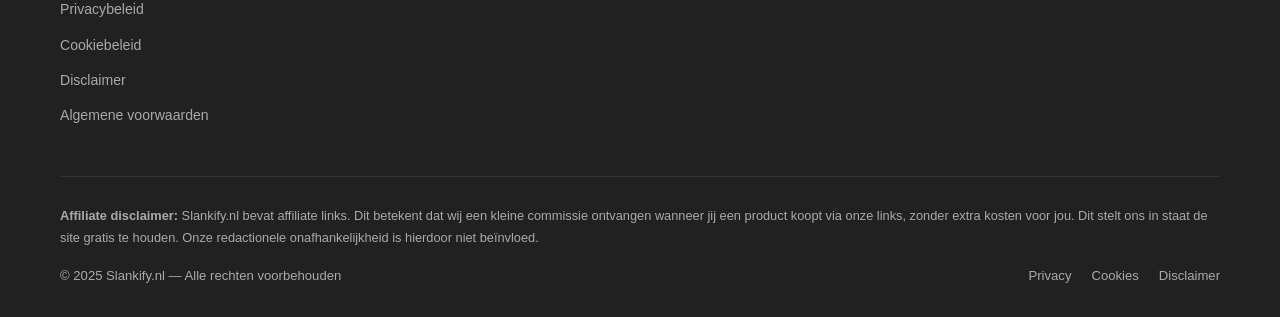
==== commit 082bc692: "GLP-1 pagina: supplementen bij Ozempic Wegovy Mounjaro" ====
--- a/index.html
+++ b/index.html
@@ -47,6 +47,7 @@
               <li><a href="categorieen/vitaminen.html">Vitaminen</a></li>
               <li><a href="categorieen/proteïne.html">Proteïne</a></li>
               <li><a href="categorieen/maagverkleining.html">Maagverkleining</a></li>
+              <li><a href="categorieen/glp1.html">GLP-1 / Ozempic</a></li>
               <li><a href="categorieen/supplementen.html">Eiwitshakes &amp; Collageen</a></li>
             </ul>
           </li>
@@ -148,6 +149,14 @@
           <p>Informatie, producten en begeleiding rondom maagverkleiningsoperaties</p>
           <span class="categorie-link">Meer informatie →</span>
         </a>
+        <a href="categorieen/glp1.html" class="categorie-kaart">
+          <div style="height:160px;overflow:hidden;border-radius:12px 12px 0 0;margin:-20px -20px 16px -20px;background:linear-gradient(135deg,#4a148c 0%,#1a237e 100%);display:flex;align-items:center;justify-content:center;">
+            <span style="font-size:3rem;">💉</span>
+          </div>
+          <h3>GLP-1 / Ozempic</h3>
+          <p>Supplementen bij Ozempic, Wegovy en Mounjaro — welke vitaminen heb je nodig?</p>
+          <span class="categorie-link">Meer informatie →</span>
+        </a>
         <a href="categorieen/supplementen.html" class="categorie-kaart">
           <div style="height:160px;overflow:hidden;border-radius:12px 12px 0 0;margin:-20px -20px 16px -20px;">
             <img src="https://images.unsplash.com/photo-1556909114-f6e7ad7d3136?w=400&h=300&fit=crop" alt="Eiwitshakes & Supplementen" style="width:100%;height:160px;object-fit:cover;" loading="lazy">
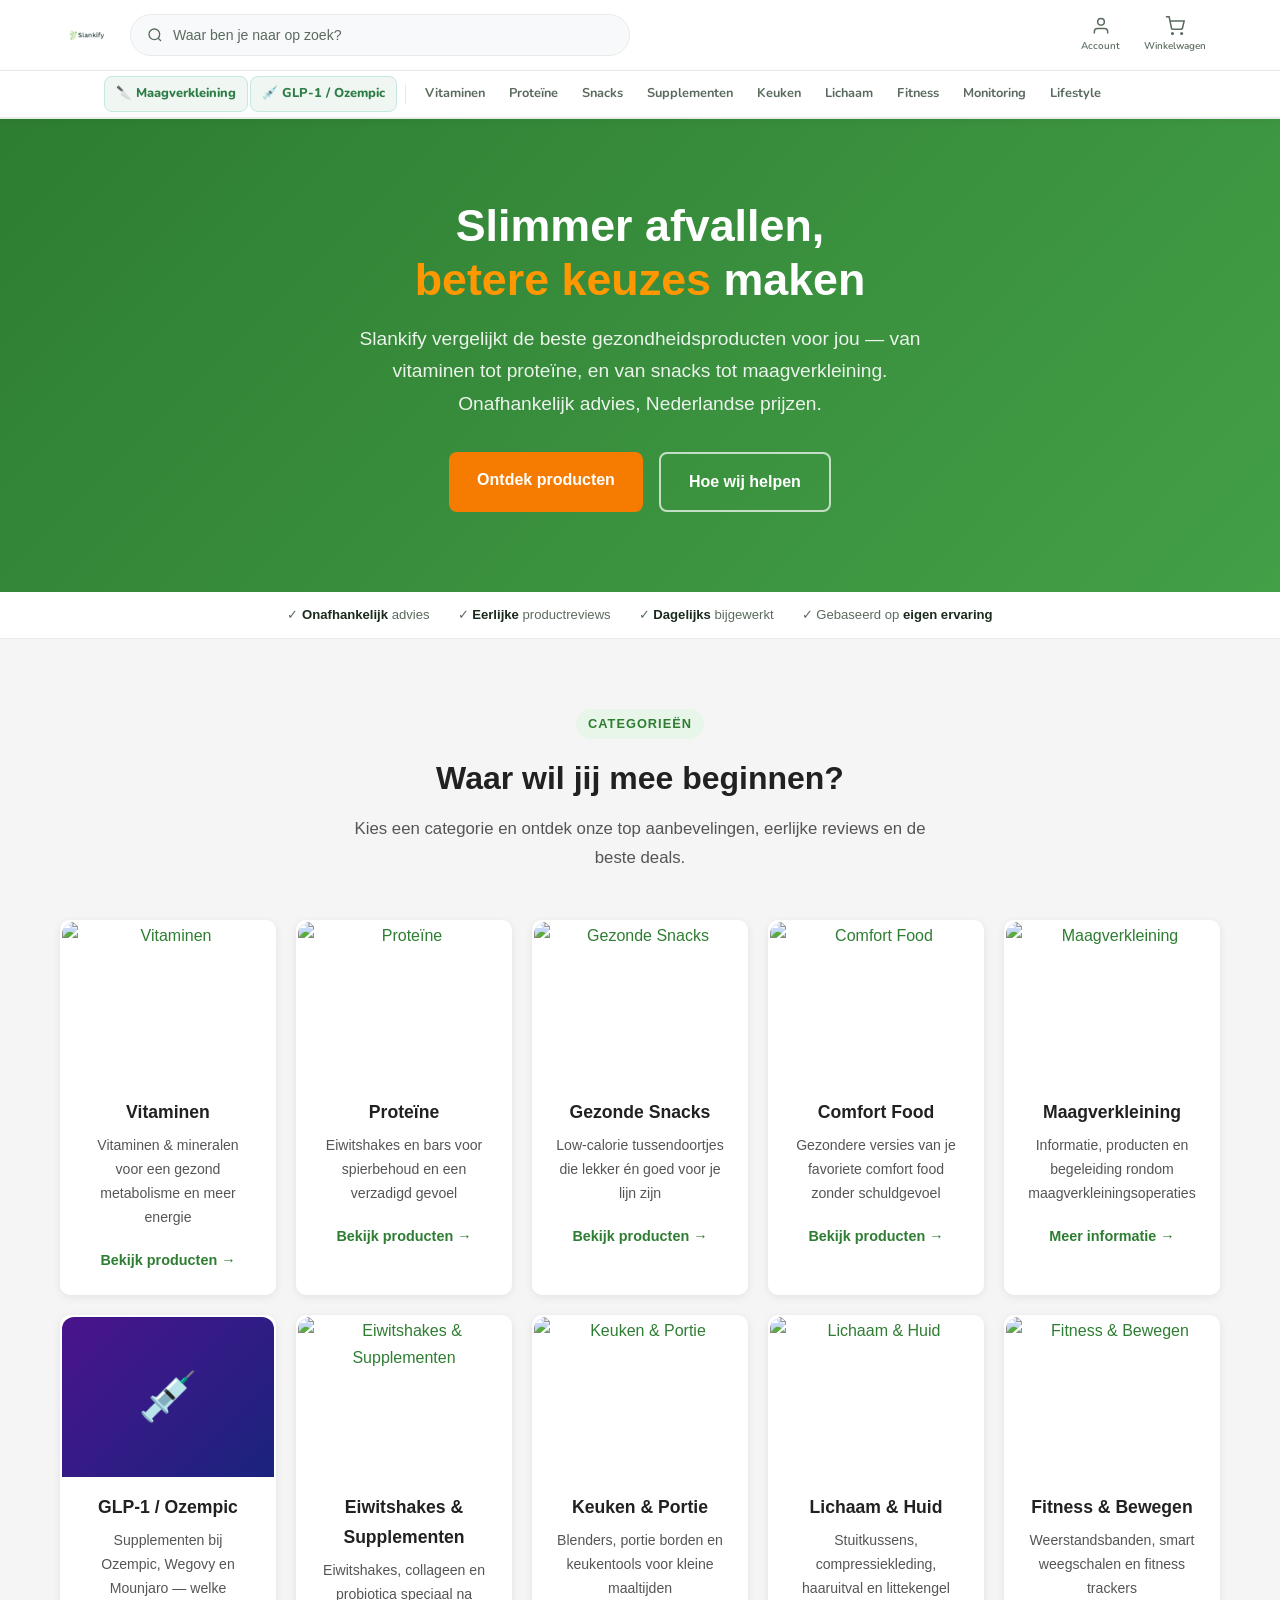
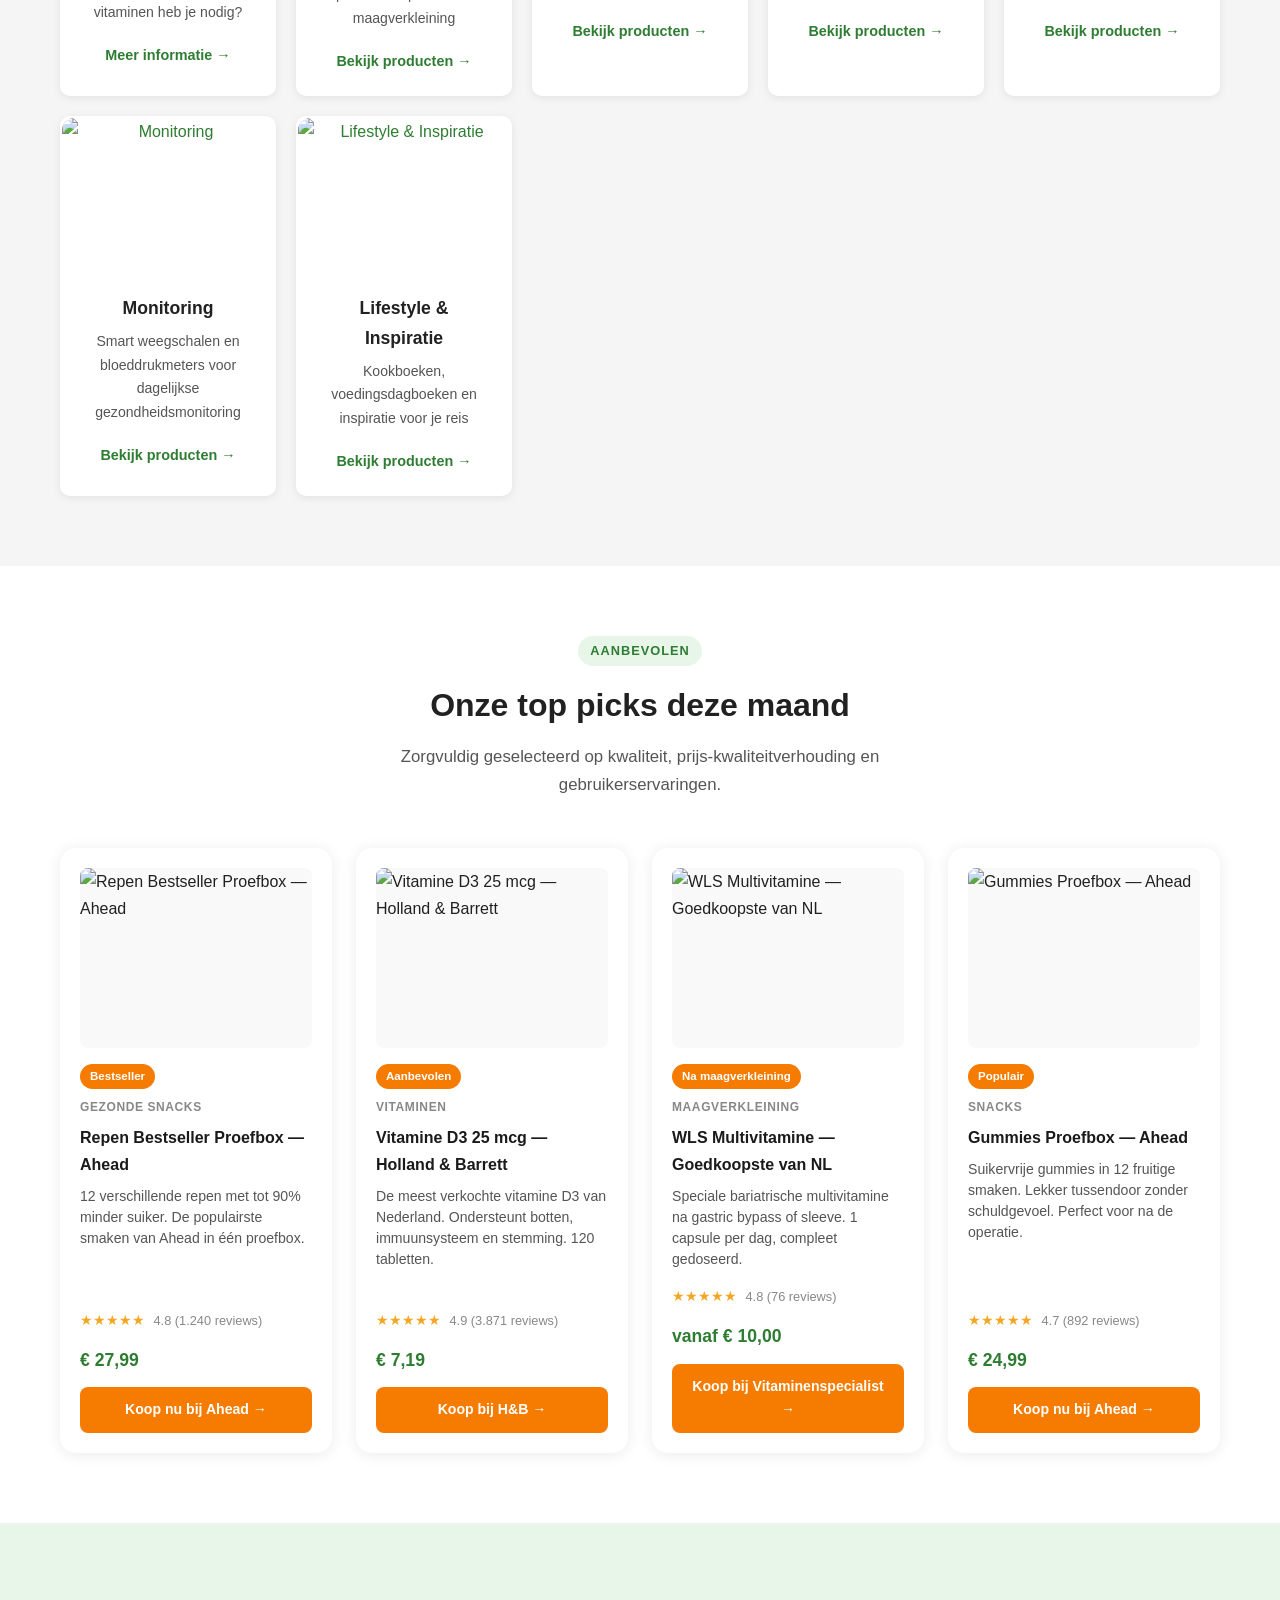
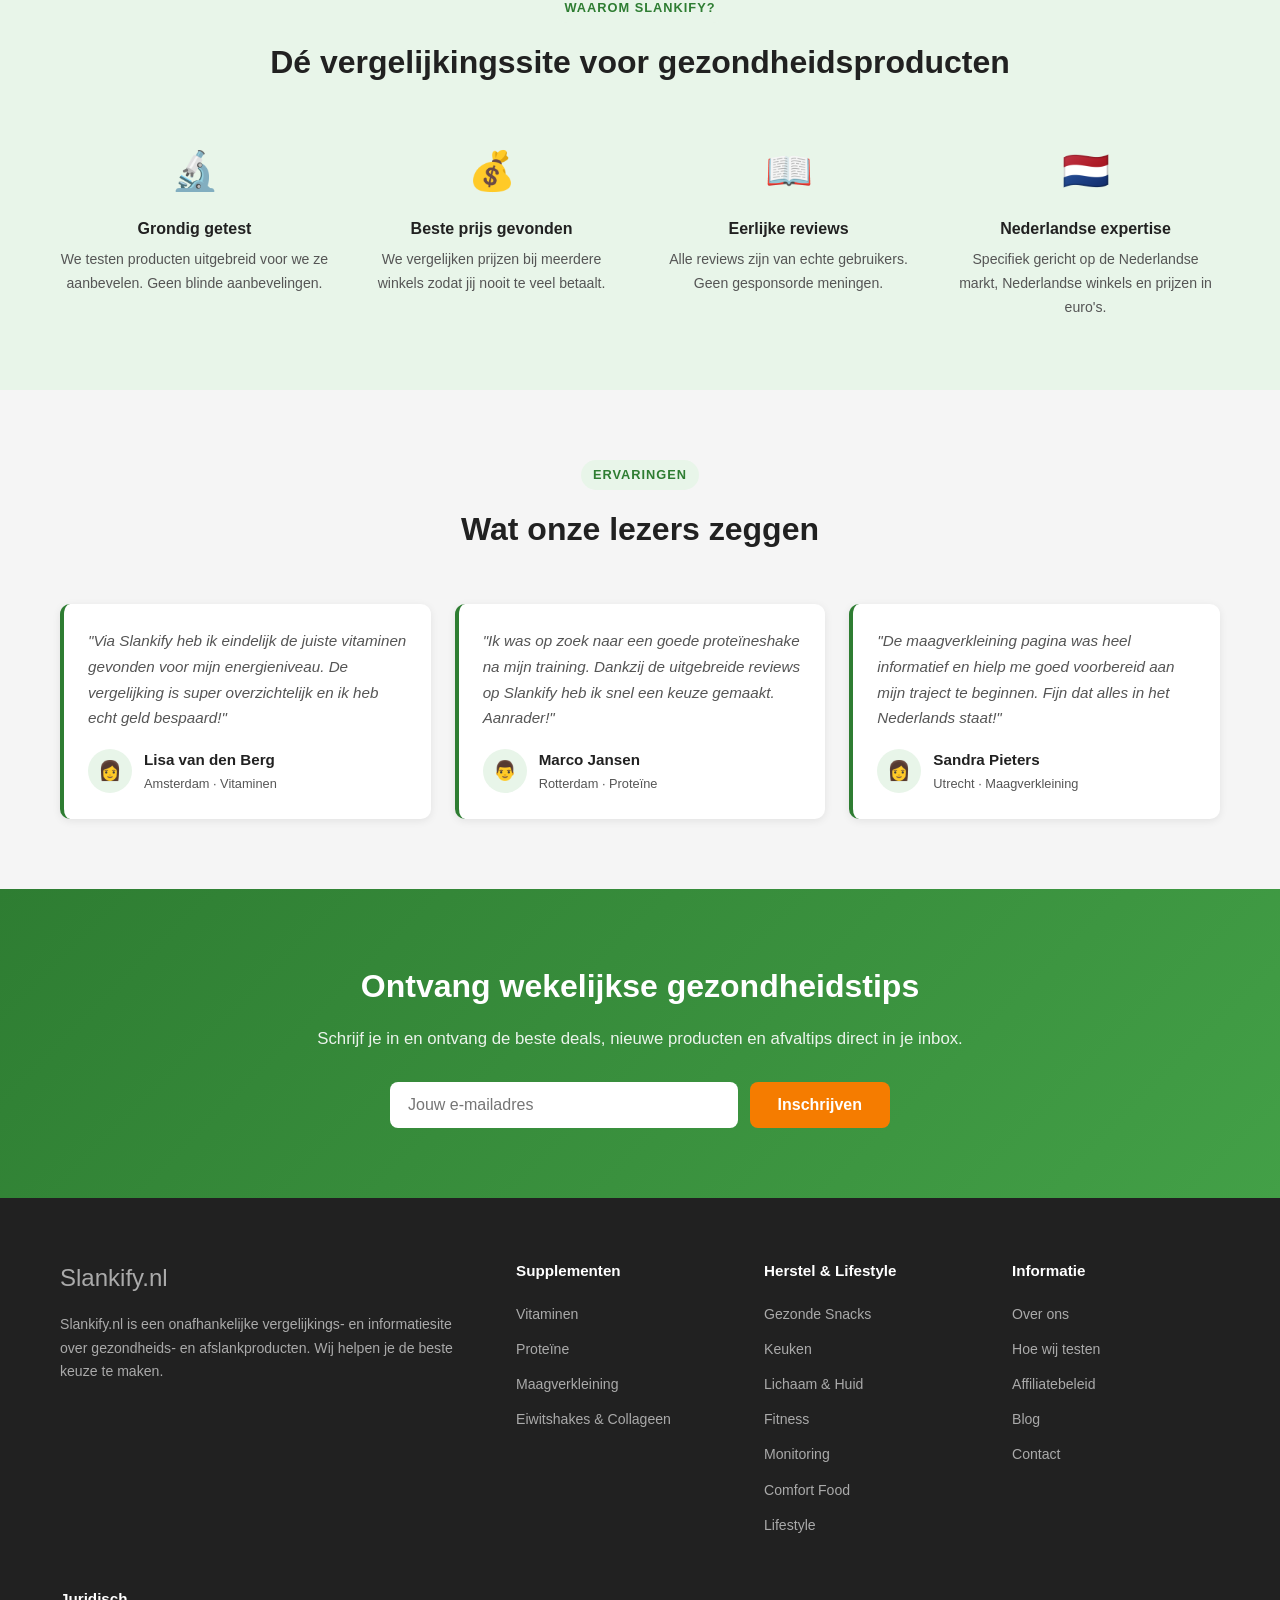
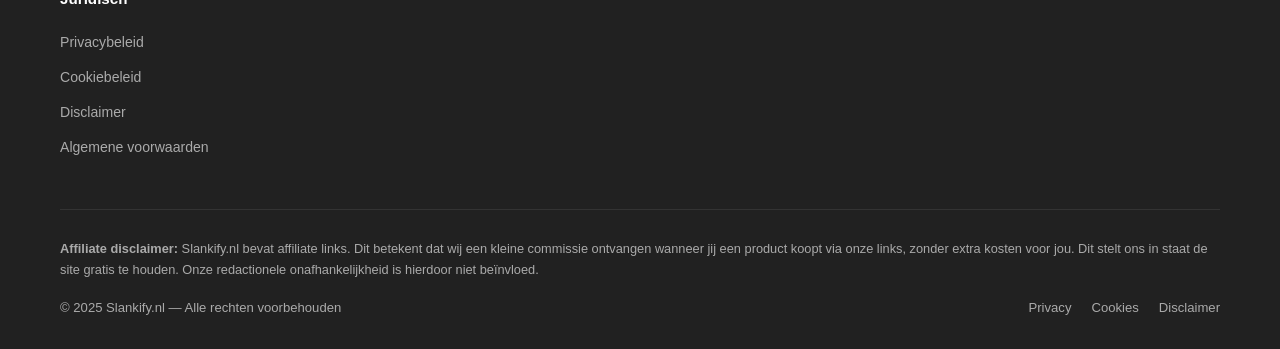
==== commit e8c3f3c9: "Nieuwe header: dubbele nav met logo zoekbalk iconen, maagverkleining+GLP-1 prominent" ====
--- a/index.html
+++ b/index.html
@@ -8,6 +8,7 @@
   <meta name="keywords" content="afvallen, vitaminen, proteïne, suikervrije snacks, maagverkleining, supplementen vergelijken, gezond afvallen Nederland" />
   <link rel="canonical" href="https://slankify.nl/" />
   <link rel="stylesheet" href="assets/css/style.css" />
+  <link href="https://fonts.googleapis.com/css2?family=Nunito:wght@600;700;800;900&display=swap" rel="stylesheet">
   <meta property="og:title" content="Afvallen & Gezonde Keuzes | Slankify.nl — Onafhankelijk Vergelijken" />
   <meta property="og:description" content="Slankify.nl vergelijkt de beste producten voor afvallen: vitaminen, proteïne, suikervrije snacks en supplementen na maagverkleining. Onafhankelijk advies, Nederlandse prijzen." />
   <meta property="og:url" content="https://slankify.nl/" />
@@ -32,51 +33,43 @@
 <body>
 
   <!-- ===== HEADER ===== -->
-  <header>
-    <div class="header-inner">
-      <a href="index.html" class="logo">Slank<span>ify</span>.nl</a>
-      <div class="hamburger" role="button" aria-label="Menu openen">
-        <span></span><span></span><span></span>
-      </div>
-      <nav>
-        <ul>
-          <li><a href="index.html" class="actief">Home</a></li>
-          <li class="dropdown">
-            <a href="#" class="dropdown-toggle">Supplementen ▾</a>
-            <ul class="dropdown-menu">
-              <li><a href="categorieen/vitaminen.html">Vitaminen</a></li>
-              <li><a href="categorieen/proteïne.html">Proteïne</a></li>
-              <li><a href="categorieen/maagverkleining.html">Maagverkleining</a></li>
-              <li><a href="categorieen/glp1.html">GLP-1 / Ozempic</a></li>
-              <li><a href="categorieen/supplementen.html">Eiwitshakes &amp; Collageen</a></li>
-            </ul>
-          </li>
-          <li class="dropdown">
-            <a href="#" class="dropdown-toggle">Eten &amp; Koken ▾</a>
-            <ul class="dropdown-menu">
-              <li><a href="categorieen/snacks.html">Snacks</a></li>
-              <li><a href="categorieen/keuken.html">Keuken</a></li>
-            </ul>
-          </li>
-          <li class="dropdown">
-            <a href="#" class="dropdown-toggle">Herstel ▾</a>
-            <ul class="dropdown-menu">
-              <li><a href="categorieen/lichaam.html">Lichaam &amp; Huid</a></li>
-              <li><a href="categorieen/fitness.html">Fitness</a></li>
-              <li><a href="categorieen/monitoring.html">Monitoring</a></li>
-            </ul>
-          </li>
-          <li class="dropdown">
-            <a href="#" class="dropdown-toggle">Lifestyle ▾</a>
-            <ul class="dropdown-menu">
-              <li><a href="categorieen/comfort.html">Comfort</a></li>
-              <li><a href="categorieen/lifestyle.html">Lifestyle</a></li>
-            </ul>
-          </li>
-        </ul>
-      </nav>
+  <header class="header-top">
+    <div class="header-top-inner">
+      <a href="index.html" class="logo">
+        <img src="assets/logo.png" alt="Slankify" class="logo-img">
+      </a>
+      <div class="header-search">
+        <svg width="16" height="16" viewBox="0 0 24 24" fill="none" stroke="currentColor" stroke-width="2"><circle cx="11" cy="11" r="8"/><path d="m21 21-4.35-4.35"/></svg>
+        <input type="text" placeholder="Waar ben je naar op zoek?">
+      </div>
+      <div class="header-icons">
+        <a href="#" class="header-icon-btn" title="Mijn account">
+          <svg width="20" height="20" viewBox="0 0 24 24" fill="none" stroke="currentColor" stroke-width="1.8"><path d="M20 21v-2a4 4 0 0 0-4-4H8a4 4 0 0 0-4 4v2"/><circle cx="12" cy="7" r="4"/></svg>
+          <span>Account</span>
+        </a>
+        <a href="#" class="header-icon-btn" title="Winkelwagen">
+          <svg width="20" height="20" viewBox="0 0 24 24" fill="none" stroke="currentColor" stroke-width="1.8"><circle cx="9" cy="21" r="1"/><circle cx="20" cy="21" r="1"/><path d="M1 1h4l2.68 13.39a2 2 0 001.99 1.61H19a2 2 0 001.99-1.61L23 6H6"/></svg>
+          <span>Winkelwagen</span>
+        </a>
+      </div>
     </div>
   </header>
+  <nav class="header-nav">
+    <div class="header-nav-inner">
+      <a href="categorieen/maagverkleining.html" class="nav-item nav-item-featured">🔪 Maagverkleining</a>
+      <a href="categorieen/glp1.html" class="nav-item nav-item-featured">💉 GLP-1 / Ozempic</a>
+      <div class="nav-divider"></div>
+      <a href="categorieen/vitaminen.html" class="nav-item">Vitaminen</a>
+      <a href="categorieen/proteïne.html" class="nav-item">Proteïne</a>
+      <a href="categorieen/snacks.html" class="nav-item">Snacks</a>
+      <a href="categorieen/supplementen.html" class="nav-item">Supplementen</a>
+      <a href="categorieen/keuken.html" class="nav-item">Keuken</a>
+      <a href="categorieen/lichaam.html" class="nav-item">Lichaam</a>
+      <a href="categorieen/fitness.html" class="nav-item">Fitness</a>
+      <a href="categorieen/monitoring.html" class="nav-item">Monitoring</a>
+      <a href="categorieen/lifestyle.html" class="nav-item">Lifestyle</a>
+    </div>
+  </nav>
 
   <!-- ===== HERO ===== -->
   <section class="hero">
@@ -90,13 +83,15 @@
     </div>
   </section>
 
-  <!-- ===== VERTROUWEN BALK ===== -->
-  <div style="background:#fff;border-bottom:1px solid #e0e0e0;padding:16px 0;text-align:center;">
-    <div class="container" style="display:flex;justify-content:center;gap:40px;flex-wrap:wrap;font-size:0.88rem;color:#555;font-weight:600;">
-      <span>✅ 500+ producten vergeleken</span>
-      <span>⭐ 4.8/5 gemiddelde beoordeling</span>
-      <span>🇳🇱 100% Nederlandstalig</span>
-      <span>🔒 Onafhankelijk advies</span>
+  <!-- ===== TRUST BAR ===== -->
+  <div class="trust-bar">
+    <div class="container">
+      <div class="trust-items">
+        <span>✓ <strong>Onafhankelijk</strong> advies</span>
+        <span>✓ <strong>Eerlijke</strong> productreviews</span>
+        <span>✓ <strong>Dagelijks</strong> bijgewerkt</span>
+        <span>✓ Gebaseerd op <strong>eigen ervaring</strong></span>
+      </div>
     </div>
   </div>
 
--- a/assets/css/style.css
+++ b/assets/css/style.css
@@ -57,114 +57,146 @@
    HEADER & NAVIGATIE
    ========================================= */
 
-header {
-  background: var(--groen);
-  color: var(--wit);
+/* =========================================
+   HEADER TOP
+   ========================================= */
+
+.header-top {
+  background: #fff;
+  border-bottom: 1px solid #e8ece9;
+  padding: 0 5vw;
+}
+.header-top-inner {
+  max-width: 1200px;
+  margin: 0 auto;
+  height: 70px;
+  display: flex;
+  align-items: center;
+  gap: 20px;
+}
+.logo {
+  text-decoration: none;
+  flex-shrink: 0;
+}
+.logo-img {
+  height: 46px;
+  width: auto;
+  display: block;
+}
+.header-search {
+  flex: 1;
+  max-width: 500px;
+  display: flex;
+  align-items: center;
+  gap: 10px;
+  background: #f8f9fa;
+  border: 1.5px solid #e8ece9;
+  border-radius: 100px;
+  padding: 0 16px;
+  height: 42px;
+  color: #5a6b5e;
+}
+.header-search input {
+  border: none;
+  background: transparent;
+  font-size: 0.88rem;
+  color: #1a2b1e;
+  outline: none;
+  flex: 1;
+  font-family: inherit;
+}
+.header-search input::placeholder { color: #5a6b5e; }
+.header-icons {
+  display: flex;
+  align-items: center;
+  gap: 4px;
+  margin-left: auto;
+}
+.header-icon-btn {
+  display: flex;
+  flex-direction: column;
+  align-items: center;
+  gap: 2px;
+  padding: 6px 10px;
+  border-radius: 10px;
+  text-decoration: none;
+  color: #5a6b5e;
+  transition: all .15s;
+  cursor: pointer;
+}
+.header-icon-btn:hover {
+  background: #f0f7f2;
+  color: #2d7d46;
+}
+.header-icon-btn span {
+  font-size: 0.62rem;
+  font-weight: 600;
+  font-family: 'Nunito', sans-serif;
+}
+
+/* =========================================
+   HEADER NAV (sticky)
+   ========================================= */
+
+.header-nav {
+  background: #fff;
+  border-bottom: 2px solid #e8ece9;
   position: sticky;
   top: 0;
-  z-index: 1000;
-  box-shadow: 0 2px 10px rgba(0,0,0,0.15);
-}
-
-.header-inner {
-  display: flex;
-  align-items: center;
-  justify-content: space-between;
-  padding: 14px 20px;
+  z-index: 100;
+  box-shadow: 0 2px 8px rgba(0,0,0,0.05);
+}
+.header-nav-inner {
   max-width: 1200px;
   margin: 0 auto;
-}
-
-.logo {
-  font-size: 1.8rem;
+  padding: 0 5vw;
+  height: 46px;
+  display: flex;
+  align-items: center;
+  gap: 2px;
+  overflow-x: auto;
+  scrollbar-width: none;
+}
+.header-nav-inner::-webkit-scrollbar { display: none; }
+.nav-item {
+  font-size: 0.8rem;
+  font-weight: 700;
+  color: #5a6b5e;
+  padding: 6px 11px;
+  border-radius: 8px;
+  text-decoration: none;
+  white-space: nowrap;
+  transition: all .15s;
+  font-family: 'Nunito', sans-serif;
+}
+.nav-item:hover { background: #f0f7f2; color: #2d7d46; }
+.nav-item.actief { background: #f0f7f2; color: #2d7d46; }
+.nav-item-featured {
+  color: #2d7d46;
   font-weight: 800;
-  color: var(--wit);
-  letter-spacing: -0.5px;
-}
-
-.logo span {
-  color: var(--oranje-licht);
-}
-
-nav ul {
-  list-style: none;
-  display: flex;
-  gap: 8px;
-}
-
-nav ul li a {
-  color: var(--wit);
-  padding: 8px 14px;
-  border-radius: 6px;
-  font-weight: 500;
-  font-size: 0.95rem;
-  transition: background 0.2s;
-}
-
-nav ul li a:hover,
-nav ul li a.actief {
-  background: rgba(255,255,255,0.2);
-  color: var(--wit);
-}
-
-/* =========================================
-   DROPDOWN NAVIGATIE
-   ========================================= */
-
-nav ul li.dropdown {
-  position: relative;
-}
-
-nav ul li.dropdown .dropdown-menu {
-  display: none;
-  position: absolute;
-  top: calc(100% + 6px);
-  left: 0;
-  background: #fff;
-  border-radius: 8px;
-  box-shadow: 0 8px 24px rgba(0,0,0,0.15);
-  min-width: 200px;
-  z-index: 2000;
-  padding: 6px 0;
-  flex-direction: column;
-  gap: 0;
-}
-
-nav ul li.dropdown:hover .dropdown-menu,
-nav ul li.dropdown.open .dropdown-menu {
-  display: flex;
-}
-
-nav ul li.dropdown .dropdown-menu li a {
-  color: var(--donker);
-  padding: 9px 16px;
-  border-radius: 0;
-  display: block;
-  font-size: 0.9rem;
-  font-weight: 500;
-  transition: background 0.15s;
-}
-
-nav ul li.dropdown .dropdown-menu li a:hover {
-  background: var(--groen-extra-licht);
-  color: var(--groen);
-}
-
-.hamburger {
-  display: none;
-  flex-direction: column;
-  gap: 5px;
-  cursor: pointer;
-  padding: 5px;
-}
-
-.hamburger span {
-  display: block;
-  width: 25px;
-  height: 3px;
-  background: var(--wit);
-  border-radius: 3px;
-}
+  background: #f0f7f2;
+  border: 1.5px solid #c5e8e1;
+}
+.nav-item-featured:hover { background: #2d7d46; color: #fff; }
+.nav-item-featured.actief { background: #2d7d46; color: #fff; }
+.nav-divider {
+  width: 1px;
+  height: 20px;
+  background: #e8ece9;
+  margin: 0 6px;
+  flex-shrink: 0;
+}
+
+/* =========================================
+   TRUST BAR
+   ========================================= */
+
+.trust-bar { background: #fff; border-bottom: 1px solid #e8ece9; padding: 12px 5vw; }
+.trust-items { display: flex; gap: 28px; justify-content: center; flex-wrap: wrap; font-size: 0.82rem; color: #5a6b5e; }
+.trust-items strong { color: #1a2b1e; }
+
+/* Hamburger (verborgen in nieuwe nav, behouden voor compatibiliteit) */
+.hamburger { display: none; }
 
 /* =========================================
    HERO SECTIE
@@ -865,24 +897,8 @@
     font-size: 2rem;
   }
 
-  nav ul {
-    display: none;
-    flex-direction: column;
-    position: absolute;
-    top: 60px;
-    left: 0;
-    right: 0;
-    background: var(--groen);
-    padding: 16px;
-  }
-
-  nav ul.open {
-    display: flex;
-  }
-
-  .hamburger {
-    display: flex;
-  }
+  .header-search { max-width: 100%; }
+  .header-icon-btn span { display: none; }
 
   .footer-grid {
     grid-template-columns: 1fr;
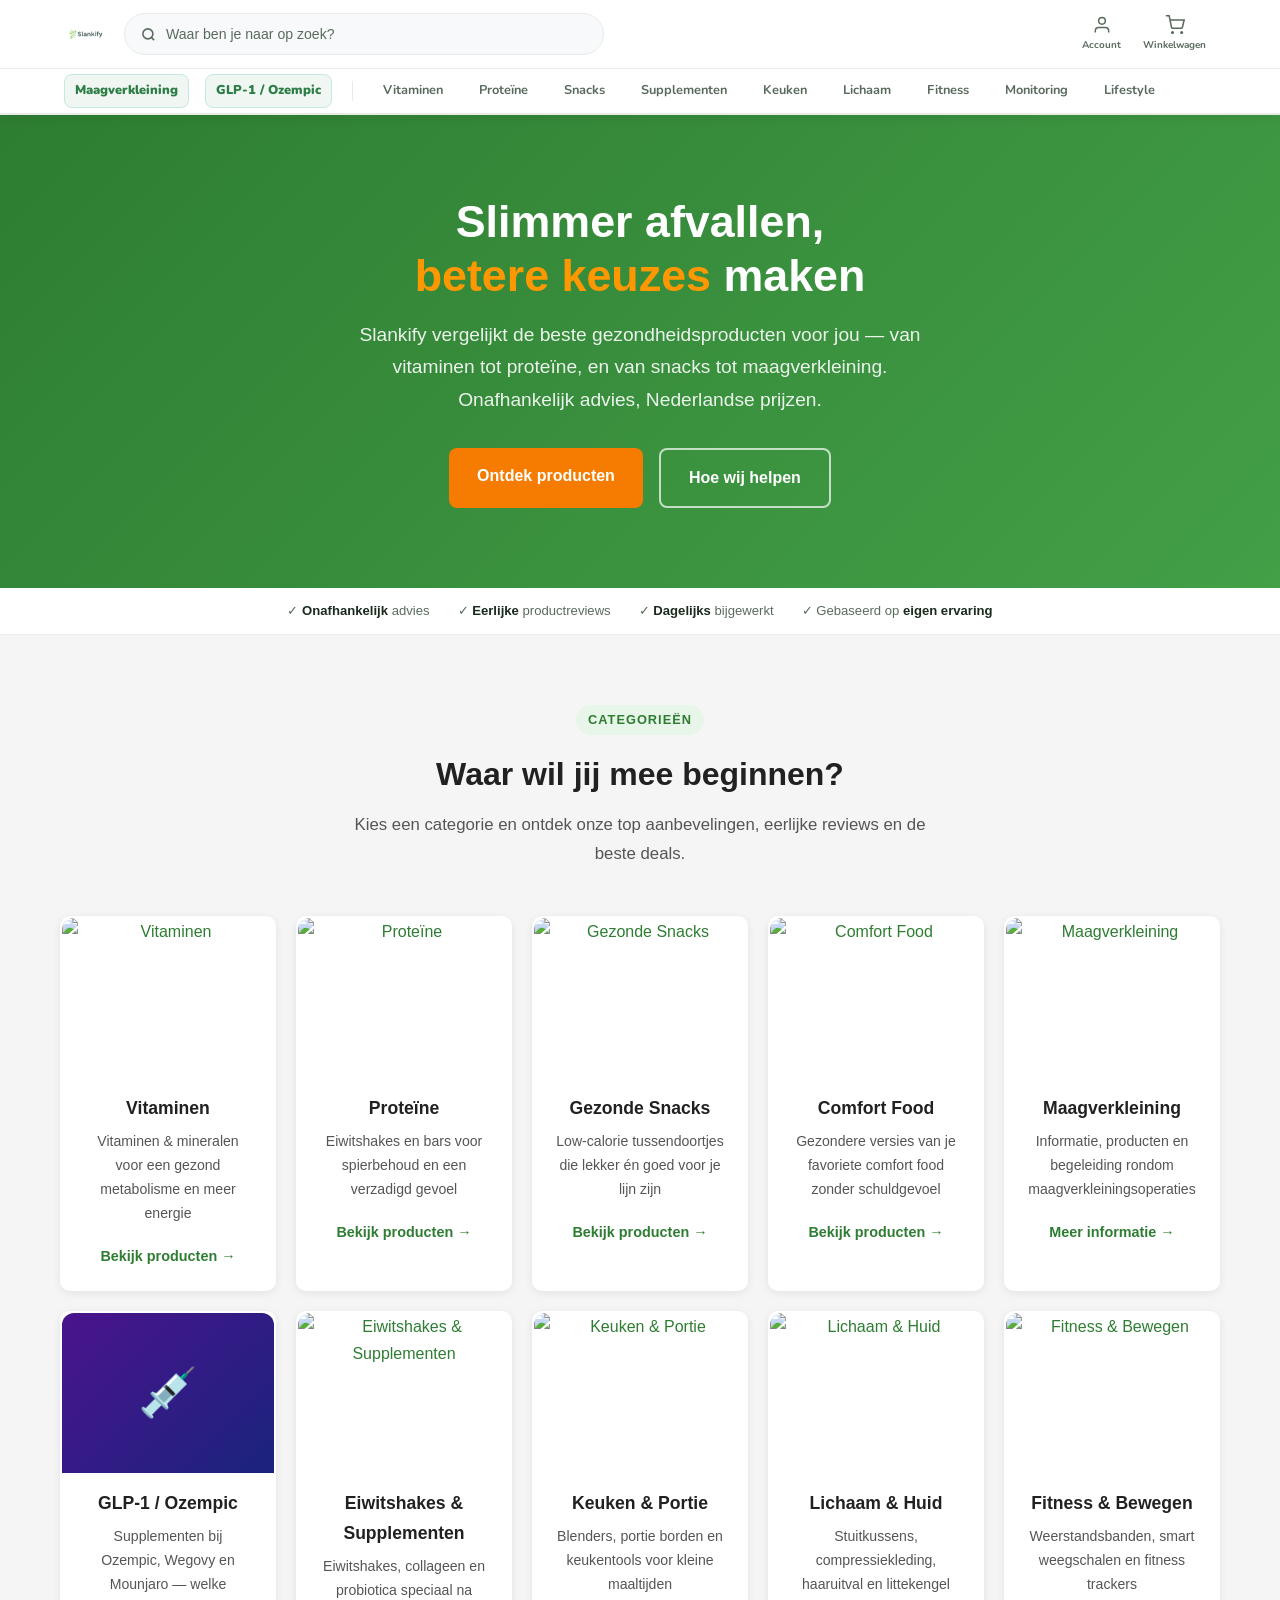
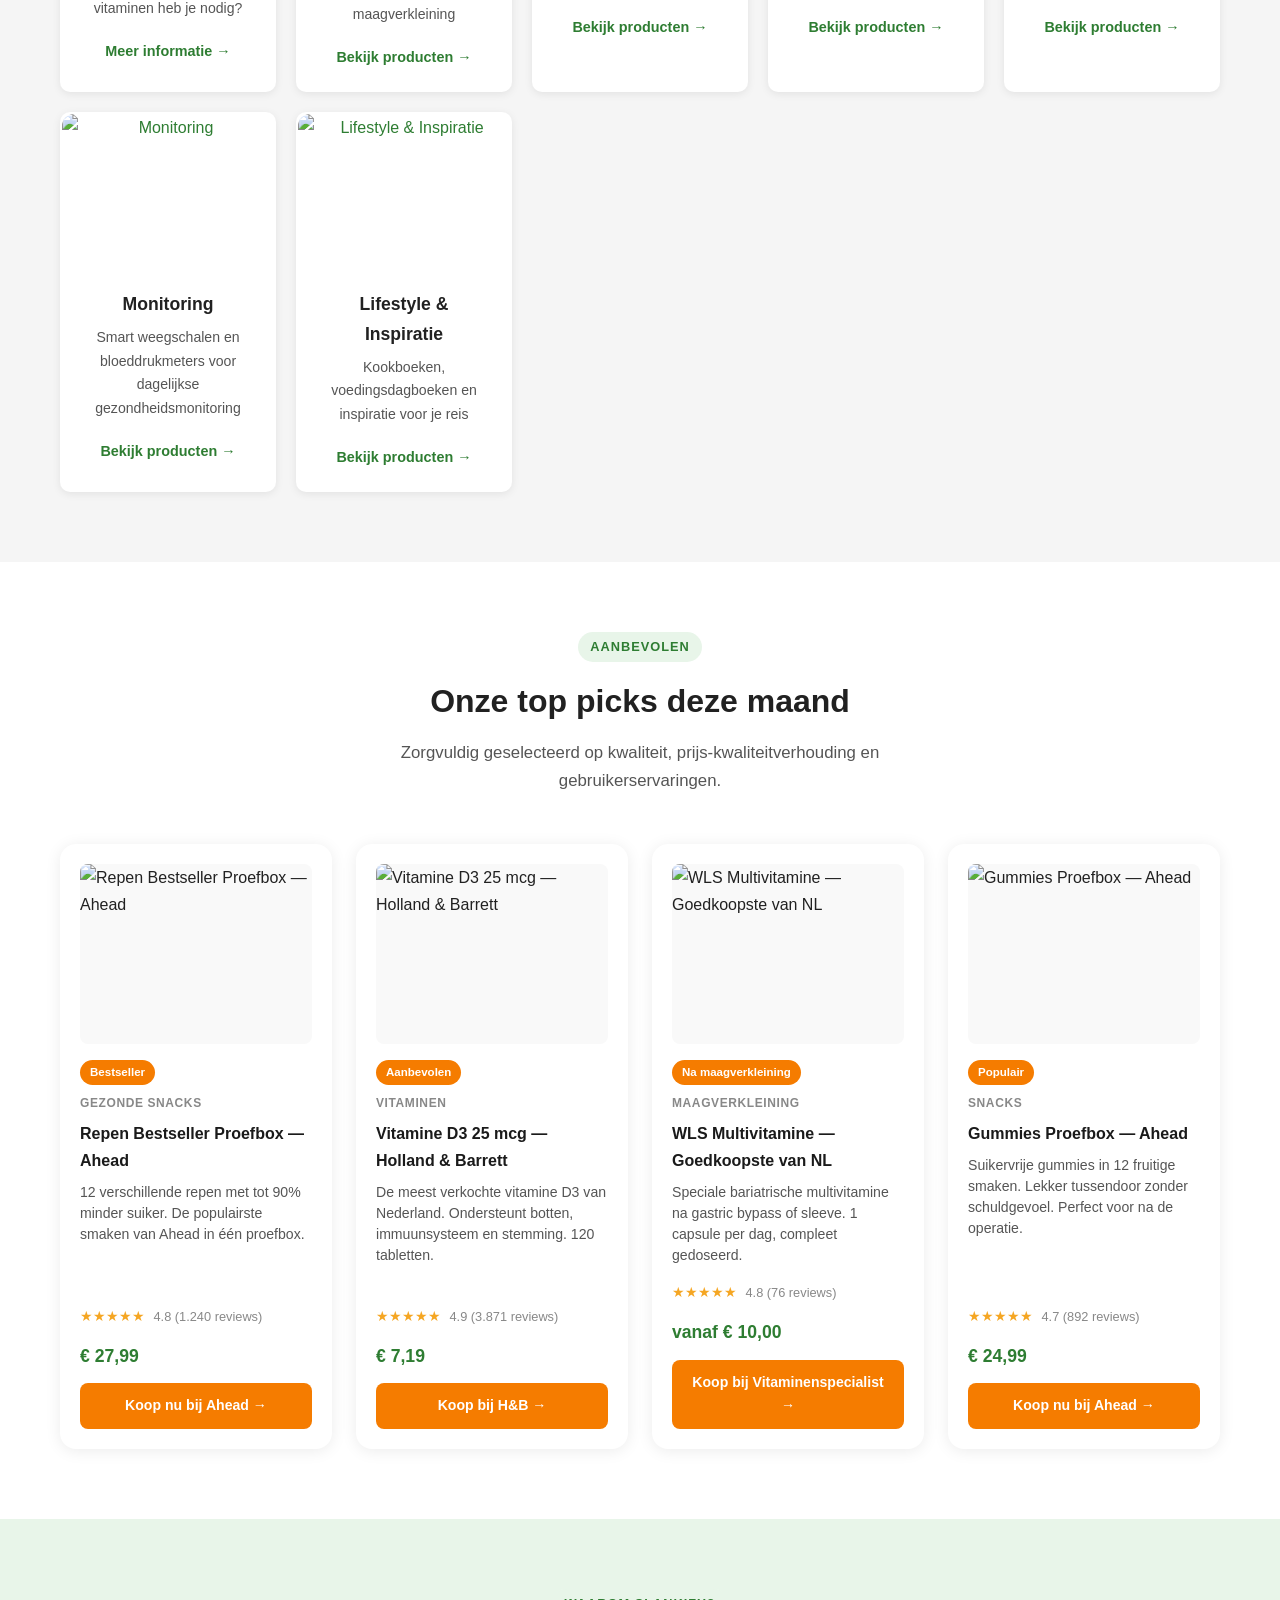
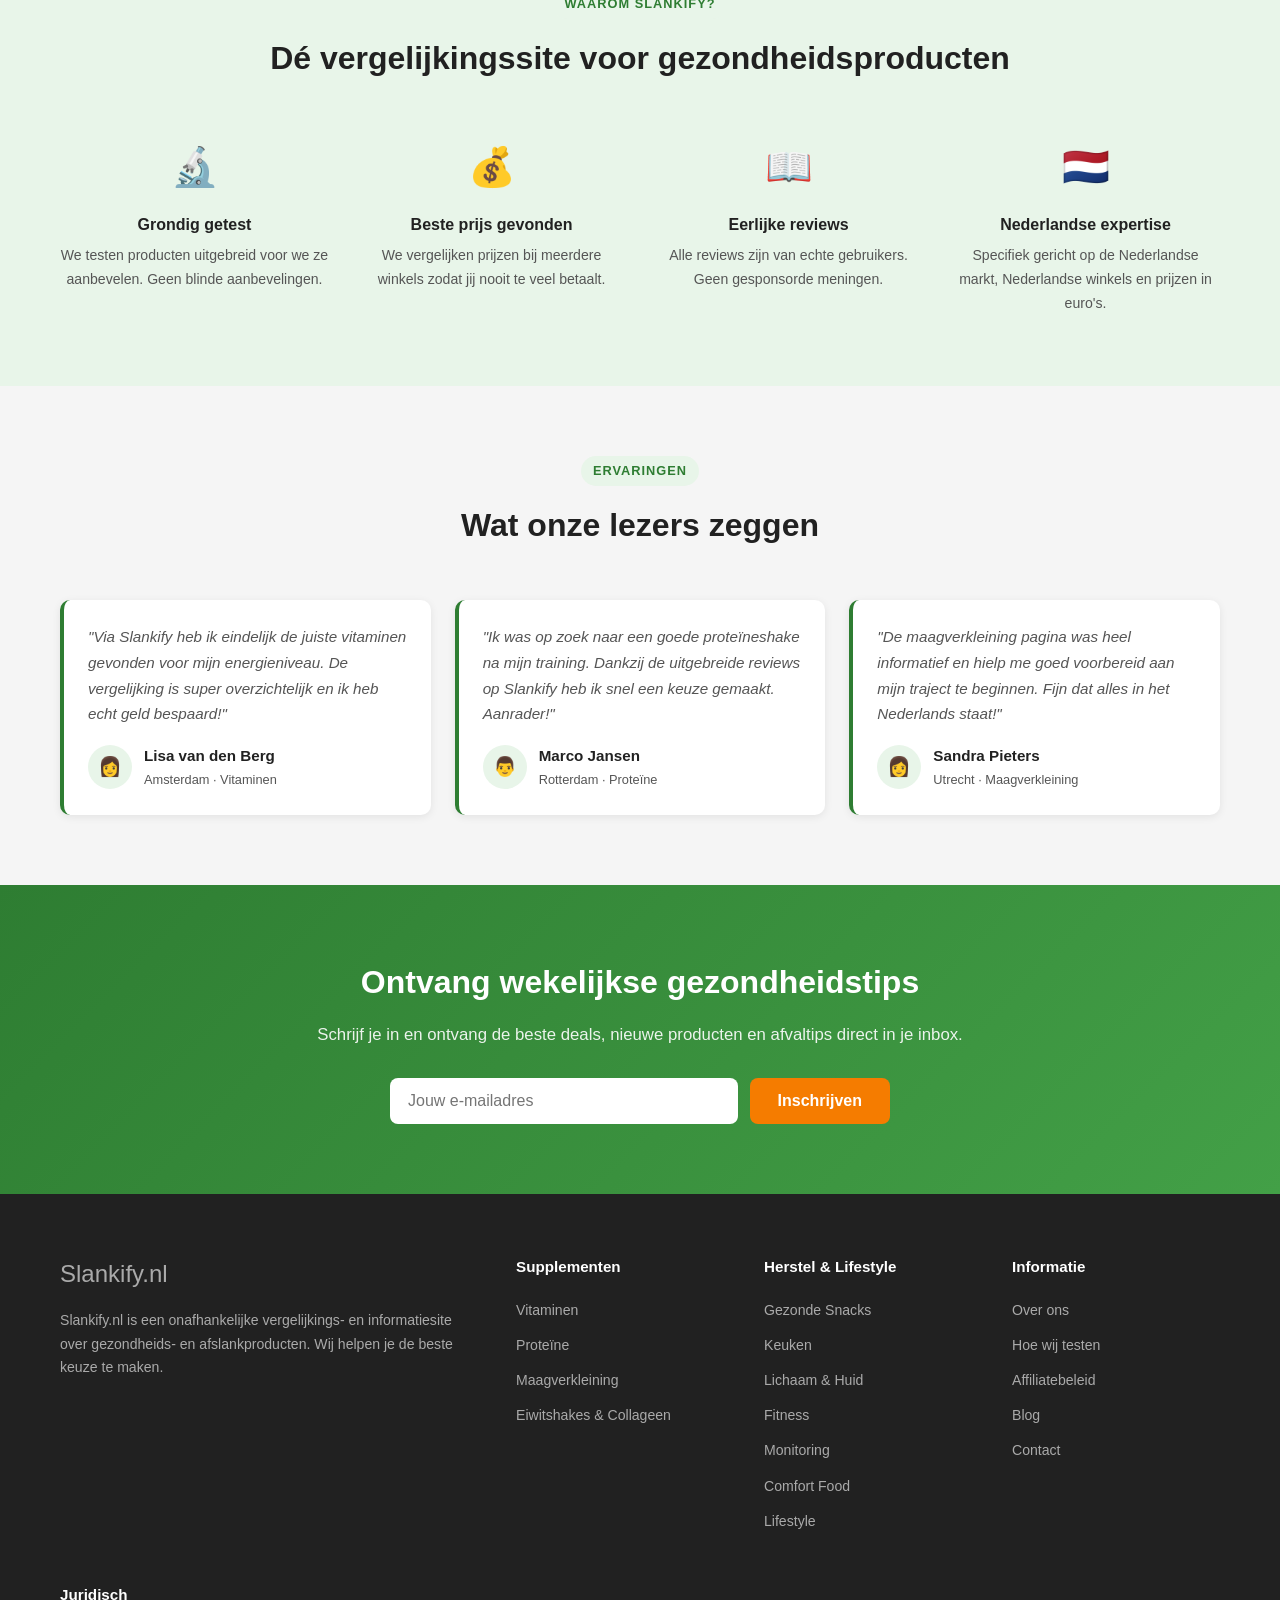
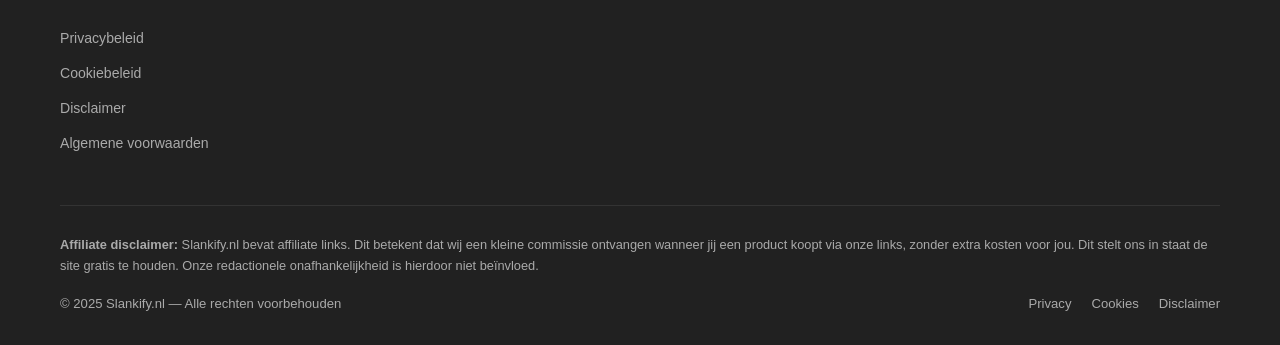
==== commit 996b7228: "Header fix: logo in sticky balk, groter, maagverkleining+GLP1 prominent" ====
--- a/index.html
+++ b/index.html
@@ -33,31 +33,36 @@
 <body>
 
   <!-- ===== HEADER ===== -->
-  <header class="header-top">
-    <div class="header-top-inner">
-      <a href="index.html" class="logo">
-        <img src="assets/logo.png" alt="Slankify" class="logo-img">
-      </a>
-      <div class="header-search">
-        <svg width="16" height="16" viewBox="0 0 24 24" fill="none" stroke="currentColor" stroke-width="2"><circle cx="11" cy="11" r="8"/><path d="m21 21-4.35-4.35"/></svg>
-        <input type="text" placeholder="Waar ben je naar op zoek?">
-      </div>
-      <div class="header-icons">
-        <a href="#" class="header-icon-btn" title="Mijn account">
-          <svg width="20" height="20" viewBox="0 0 24 24" fill="none" stroke="currentColor" stroke-width="1.8"><path d="M20 21v-2a4 4 0 0 0-4-4H8a4 4 0 0 0-4 4v2"/><circle cx="12" cy="7" r="4"/></svg>
-          <span>Account</span>
-        </a>
-        <a href="#" class="header-icon-btn" title="Winkelwagen">
-          <svg width="20" height="20" viewBox="0 0 24 24" fill="none" stroke="currentColor" stroke-width="1.8"><circle cx="9" cy="21" r="1"/><circle cx="20" cy="21" r="1"/><path d="M1 1h4l2.68 13.39a2 2 0 001.99 1.61H19a2 2 0 001.99-1.61L23 6H6"/></svg>
-          <span>Winkelwagen</span>
-        </a>
-      </div>
-    </div>
-  </header>
-  <nav class="header-nav">
-    <div class="header-nav-inner">
-      <a href="categorieen/maagverkleining.html" class="nav-item nav-item-featured">🔪 Maagverkleining</a>
-      <a href="categorieen/glp1.html" class="nav-item nav-item-featured">💉 GLP-1 / Ozempic</a>
+  <header class="header-sticky">
+
+    <!-- RIJ 1: logo + zoek + iconen -->
+    <div class="header-row1">
+      <div class="header-inner">
+        <a href="index.html" class="logo">
+          <img src="assets/logo.png" alt="Slankify" style="height:44px;width:auto;">
+        </a>
+        <div class="header-search">
+          <svg width="15" height="15" viewBox="0 0 24 24" fill="none" stroke="currentColor" stroke-width="2.5"><circle cx="11" cy="11" r="8"/><path d="m21 21-4.35-4.35"/></svg>
+          <input type="text" placeholder="Waar ben je naar op zoek?">
+        </div>
+        <div class="header-icons">
+          <a href="#" class="header-icon-btn" title="Mijn account">
+            <svg width="20" height="20" viewBox="0 0 24 24" fill="none" stroke="currentColor" stroke-width="1.8"><path d="M20 21v-2a4 4 0 0 0-4-4H8a4 4 0 0 0-4 4v2"/><circle cx="12" cy="7" r="4"/></svg>
+            <span>Account</span>
+          </a>
+          <a href="#" class="header-icon-btn" title="Winkelwagen">
+            <svg width="20" height="20" viewBox="0 0 24 24" fill="none" stroke="currentColor" stroke-width="1.8"><circle cx="9" cy="21" r="1"/><circle cx="20" cy="21" r="1"/><path d="M1 1h4l2.68 13.39a2 2 0 001.99 1.61H19a2 2 0 001.99-1.61L23 6H6"/></svg>
+            <span>Winkelwagen</span>
+          </a>
+        </div>
+      </div>
+    </div>
+
+    <!-- RIJ 2: categorie nav -->
+    <div class="header-row2">
+      <div class="header-inner">
+      <a href="categorieen/maagverkleining.html" class="nav-item nav-item-featured">Maagverkleining</a>
+      <a href="categorieen/glp1.html" class="nav-item nav-item-featured">GLP-1 / Ozempic</a>
       <div class="nav-divider"></div>
       <a href="categorieen/vitaminen.html" class="nav-item">Vitaminen</a>
       <a href="categorieen/proteïne.html" class="nav-item">Proteïne</a>
@@ -68,8 +73,10 @@
       <a href="categorieen/fitness.html" class="nav-item">Fitness</a>
       <a href="categorieen/monitoring.html" class="nav-item">Monitoring</a>
       <a href="categorieen/lifestyle.html" class="nav-item">Lifestyle</a>
-    </div>
-  </nav>
+      </div>
+    </div>
+
+  </header>
 
   <!-- ===== HERO ===== -->
   <section class="hero">
--- a/assets/css/style.css
+++ b/assets/css/style.css
@@ -58,34 +58,47 @@
    ========================================= */
 
 /* =========================================
-   HEADER TOP
-   ========================================= */
-
-.header-top {
+   STICKY HEADER (twee rijen)
+   ========================================= */
+
+.header-sticky {
+  position: sticky;
+  top: 0;
+  z-index: 100;
   background: #fff;
+  box-shadow: 0 2px 12px rgba(0,0,0,0.08);
+}
+.header-row1 {
   border-bottom: 1px solid #e8ece9;
   padding: 0 5vw;
 }
-.header-top-inner {
+.header-row2 {
+  border-bottom: 2px solid #e8ece9;
+  padding: 0 5vw;
+  background: #fff;
+}
+.header-inner {
   max-width: 1200px;
   margin: 0 auto;
-  height: 70px;
-  display: flex;
-  align-items: center;
-  gap: 20px;
-}
-.logo {
-  text-decoration: none;
-  flex-shrink: 0;
-}
-.logo-img {
-  height: 46px;
-  width: auto;
-  display: block;
-}
+  display: flex;
+  align-items: center;
+  gap: 16px;
+}
+.header-row1 .header-inner { height: 68px; }
+.header-row2 .header-inner {
+  height: 44px;
+  overflow-x: auto;
+  scrollbar-width: none;
+  flex-wrap: nowrap;
+}
+.header-row2 .header-inner::-webkit-scrollbar { display: none; }
+
+.logo { display: flex; align-items: center; text-decoration: none; flex-shrink: 0; }
+.logo img { height: 44px; width: auto; }
+
 .header-search {
   flex: 1;
-  max-width: 500px;
+  max-width: 480px;
   display: flex;
   align-items: center;
   gap: 10px;
@@ -106,12 +119,8 @@
   font-family: inherit;
 }
 .header-search input::placeholder { color: #5a6b5e; }
-.header-icons {
-  display: flex;
-  align-items: center;
-  gap: 4px;
-  margin-left: auto;
-}
+
+.header-icons { display: flex; align-items: center; gap: 2px; margin-left: auto; }
 .header-icon-btn {
   display: flex;
   flex-direction: column;
@@ -122,70 +131,33 @@
   text-decoration: none;
   color: #5a6b5e;
   transition: all .15s;
-  cursor: pointer;
-}
-.header-icon-btn:hover {
-  background: #f0f7f2;
-  color: #2d7d46;
-}
-.header-icon-btn span {
-  font-size: 0.62rem;
-  font-weight: 600;
-  font-family: 'Nunito', sans-serif;
-}
-
-/* =========================================
-   HEADER NAV (sticky)
-   ========================================= */
-
-.header-nav {
-  background: #fff;
-  border-bottom: 2px solid #e8ece9;
-  position: sticky;
-  top: 0;
-  z-index: 100;
-  box-shadow: 0 2px 8px rgba(0,0,0,0.05);
-}
-.header-nav-inner {
-  max-width: 1200px;
-  margin: 0 auto;
-  padding: 0 5vw;
-  height: 46px;
-  display: flex;
-  align-items: center;
-  gap: 2px;
-  overflow-x: auto;
-  scrollbar-width: none;
-}
-.header-nav-inner::-webkit-scrollbar { display: none; }
+}
+.header-icon-btn:hover { background: #f0f7f2; color: #2d7d46; }
+.header-icon-btn span { font-size: 0.62rem; font-weight: 700; font-family: 'Nunito', sans-serif; }
+
 .nav-item {
   font-size: 0.8rem;
   font-weight: 700;
   color: #5a6b5e;
-  padding: 6px 11px;
+  padding: 5px 10px;
   border-radius: 8px;
   text-decoration: none;
   white-space: nowrap;
   transition: all .15s;
   font-family: 'Nunito', sans-serif;
+  flex-shrink: 0;
 }
 .nav-item:hover { background: #f0f7f2; color: #2d7d46; }
 .nav-item.actief { background: #f0f7f2; color: #2d7d46; }
 .nav-item-featured {
   color: #2d7d46;
-  font-weight: 800;
+  font-weight: 900;
   background: #f0f7f2;
   border: 1.5px solid #c5e8e1;
 }
-.nav-item-featured:hover { background: #2d7d46; color: #fff; }
-.nav-item-featured.actief { background: #2d7d46; color: #fff; }
-.nav-divider {
-  width: 1px;
-  height: 20px;
-  background: #e8ece9;
-  margin: 0 6px;
-  flex-shrink: 0;
-}
+.nav-item-featured:hover { background: #2d7d46; color: #fff; border-color: #2d7d46; }
+.nav-item-featured.actief { background: #2d7d46; color: #fff; border-color: #2d7d46; }
+.nav-divider { width: 1px; height: 20px; background: #e8ece9; margin: 0 4px; flex-shrink: 0; }
 
 /* =========================================
    TRUST BAR
@@ -195,7 +167,7 @@
 .trust-items { display: flex; gap: 28px; justify-content: center; flex-wrap: wrap; font-size: 0.82rem; color: #5a6b5e; }
 .trust-items strong { color: #1a2b1e; }
 
-/* Hamburger (verborgen in nieuwe nav, behouden voor compatibiliteit) */
+/* Hamburger verborgen */
 .hamburger { display: none; }
 
 /* =========================================
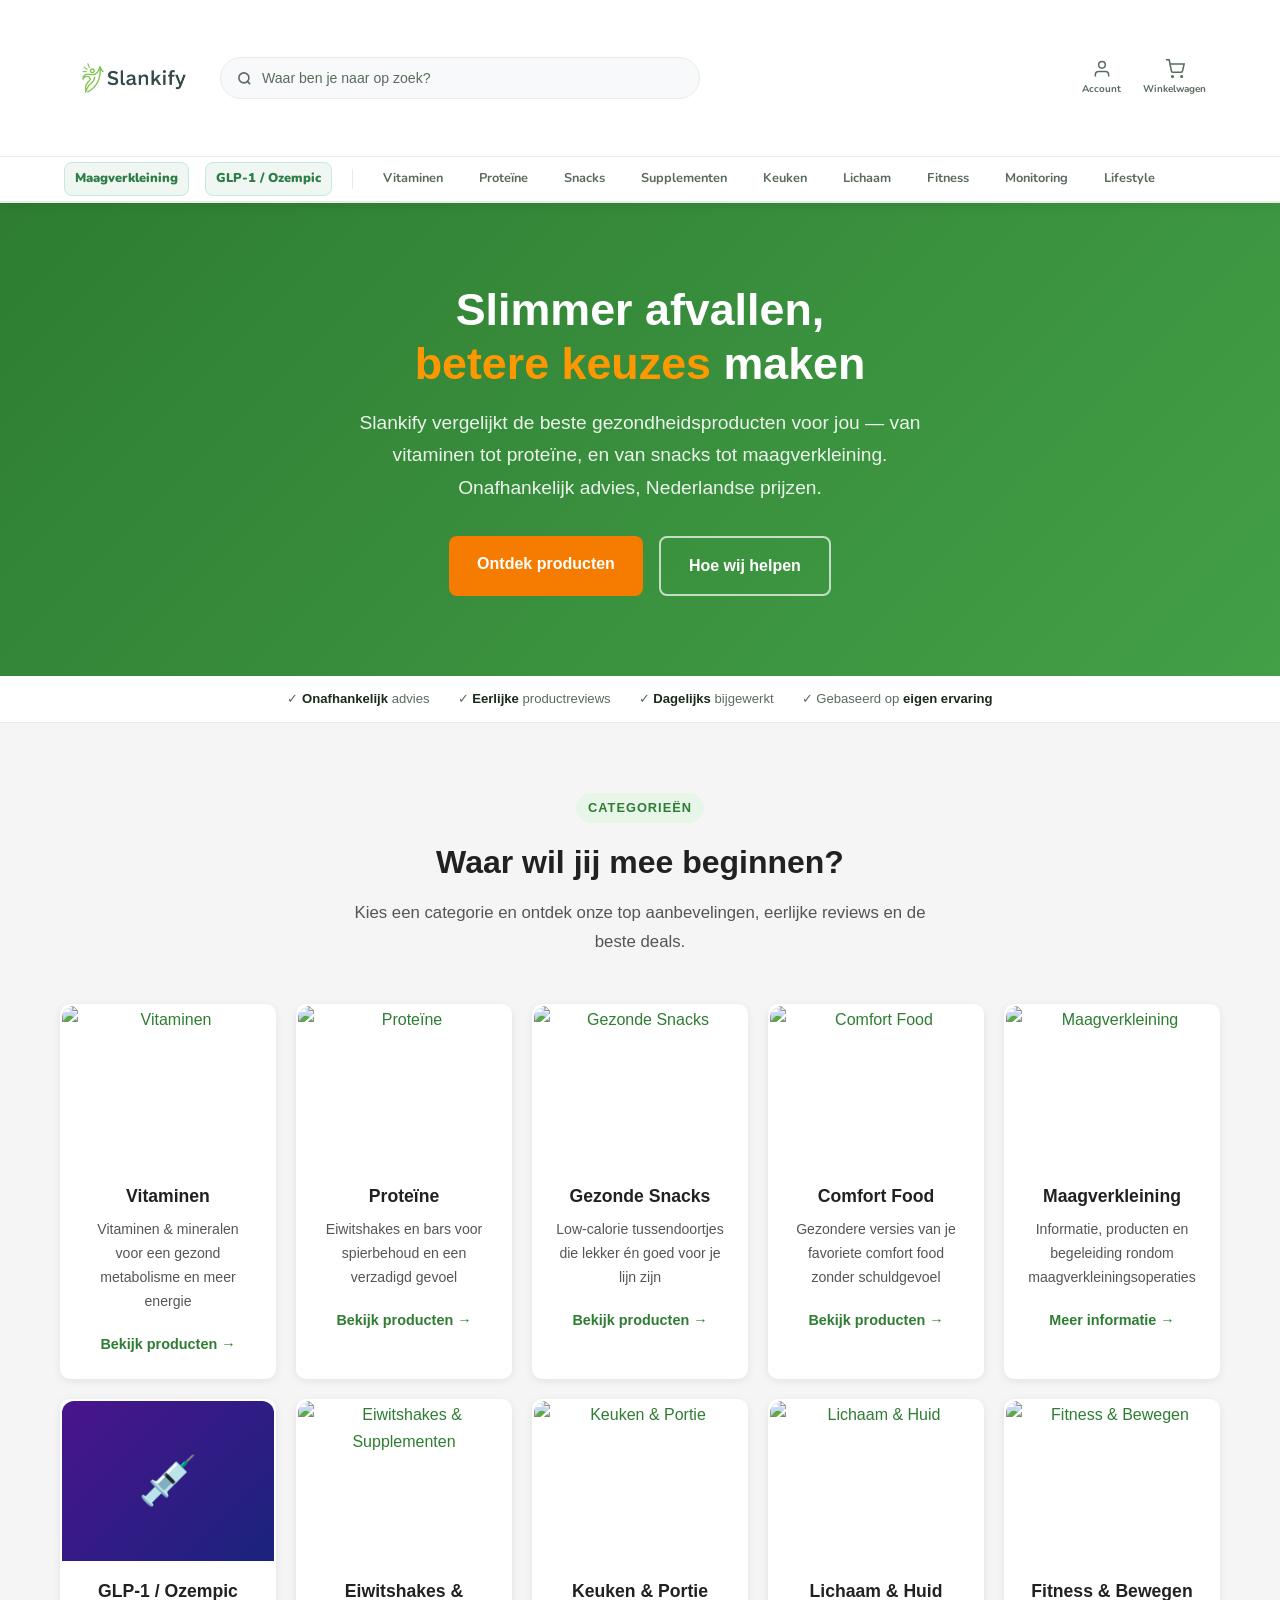
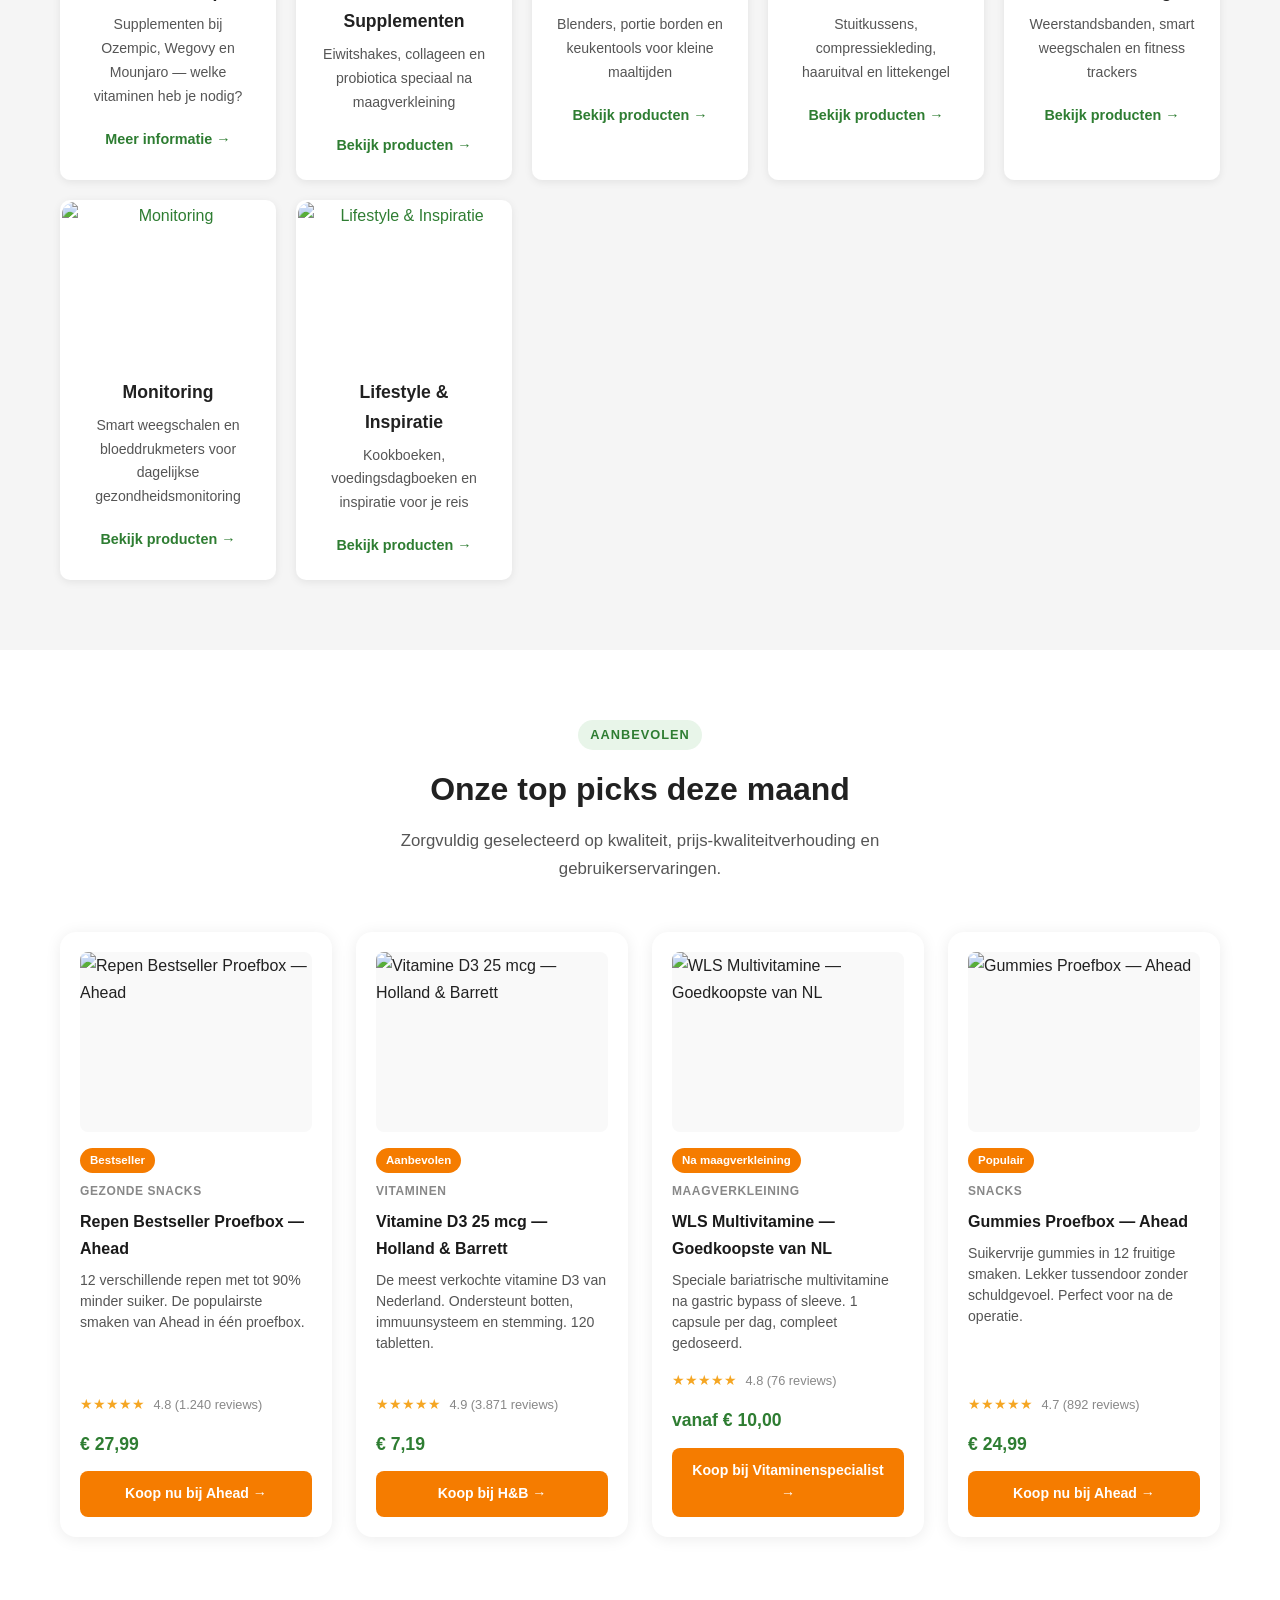
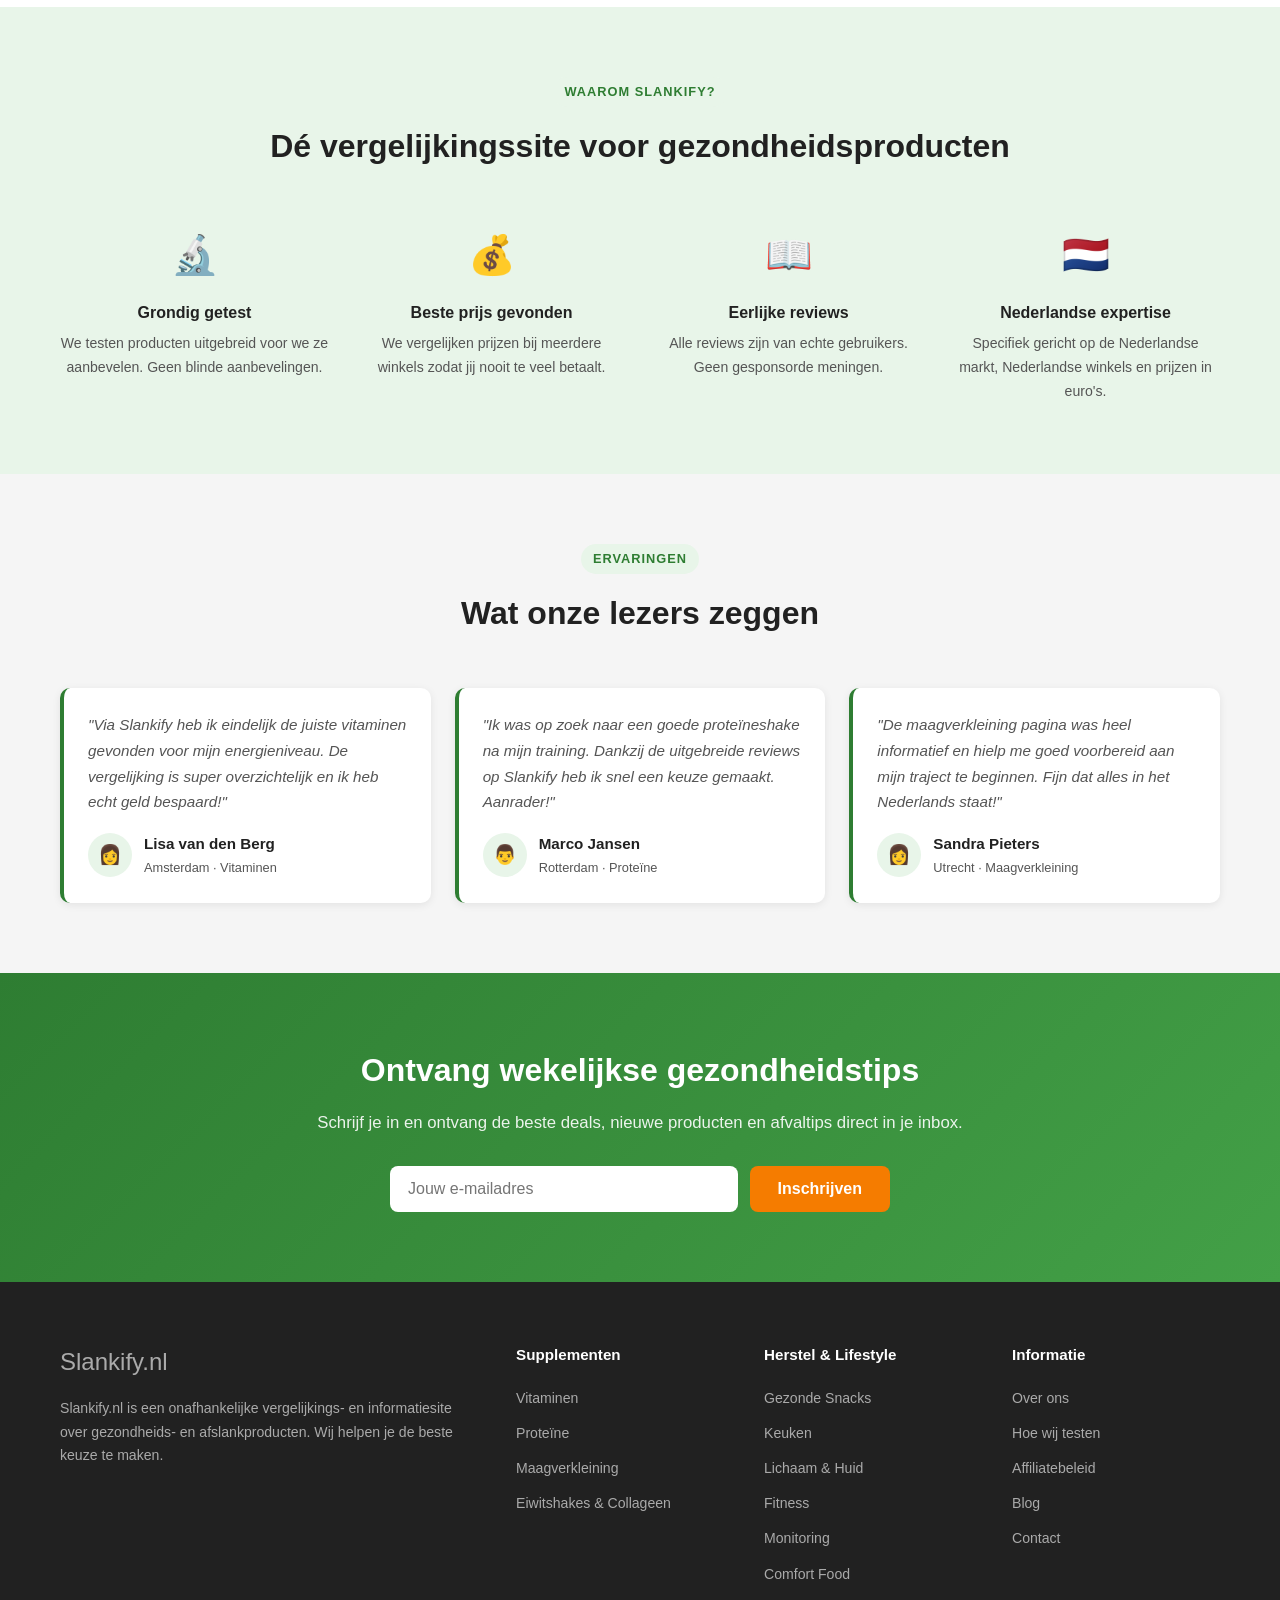
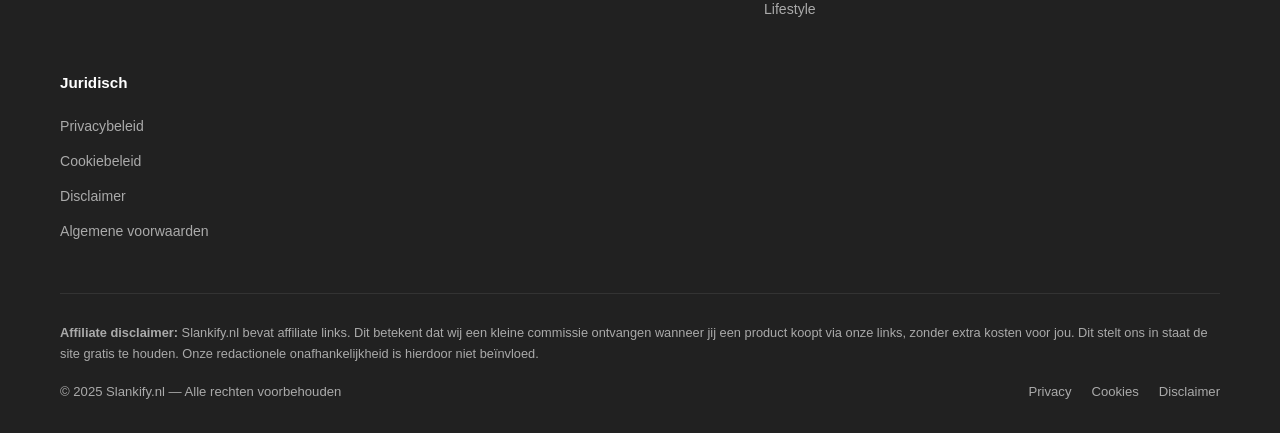
==== commit 6832f9e5: "Logo 3x groter (140px), header-row1 hoogte aangepast" ====
--- a/index.html
+++ b/index.html
@@ -39,7 +39,7 @@
     <div class="header-row1">
       <div class="header-inner">
         <a href="index.html" class="logo">
-          <img src="assets/logo.png" alt="Slankify" style="height:44px;width:auto;">
+          <img src="assets/logo.png" alt="Slankify" style="height:140px;width:auto;">
         </a>
         <div class="header-search">
           <svg width="15" height="15" viewBox="0 0 24 24" fill="none" stroke="currentColor" stroke-width="2.5"><circle cx="11" cy="11" r="8"/><path d="m21 21-4.35-4.35"/></svg>
--- a/assets/css/style.css
+++ b/assets/css/style.css
@@ -84,7 +84,7 @@
   align-items: center;
   gap: 16px;
 }
-.header-row1 .header-inner { height: 68px; }
+.header-row1 .header-inner { height: 156px; }
 .header-row2 .header-inner {
   height: 44px;
   overflow-x: auto;
@@ -94,7 +94,7 @@
 .header-row2 .header-inner::-webkit-scrollbar { display: none; }
 
 .logo { display: flex; align-items: center; text-decoration: none; flex-shrink: 0; }
-.logo img { height: 44px; width: auto; }
+.logo img { height: 140px; width: auto; }
 
 .header-search {
   flex: 1;
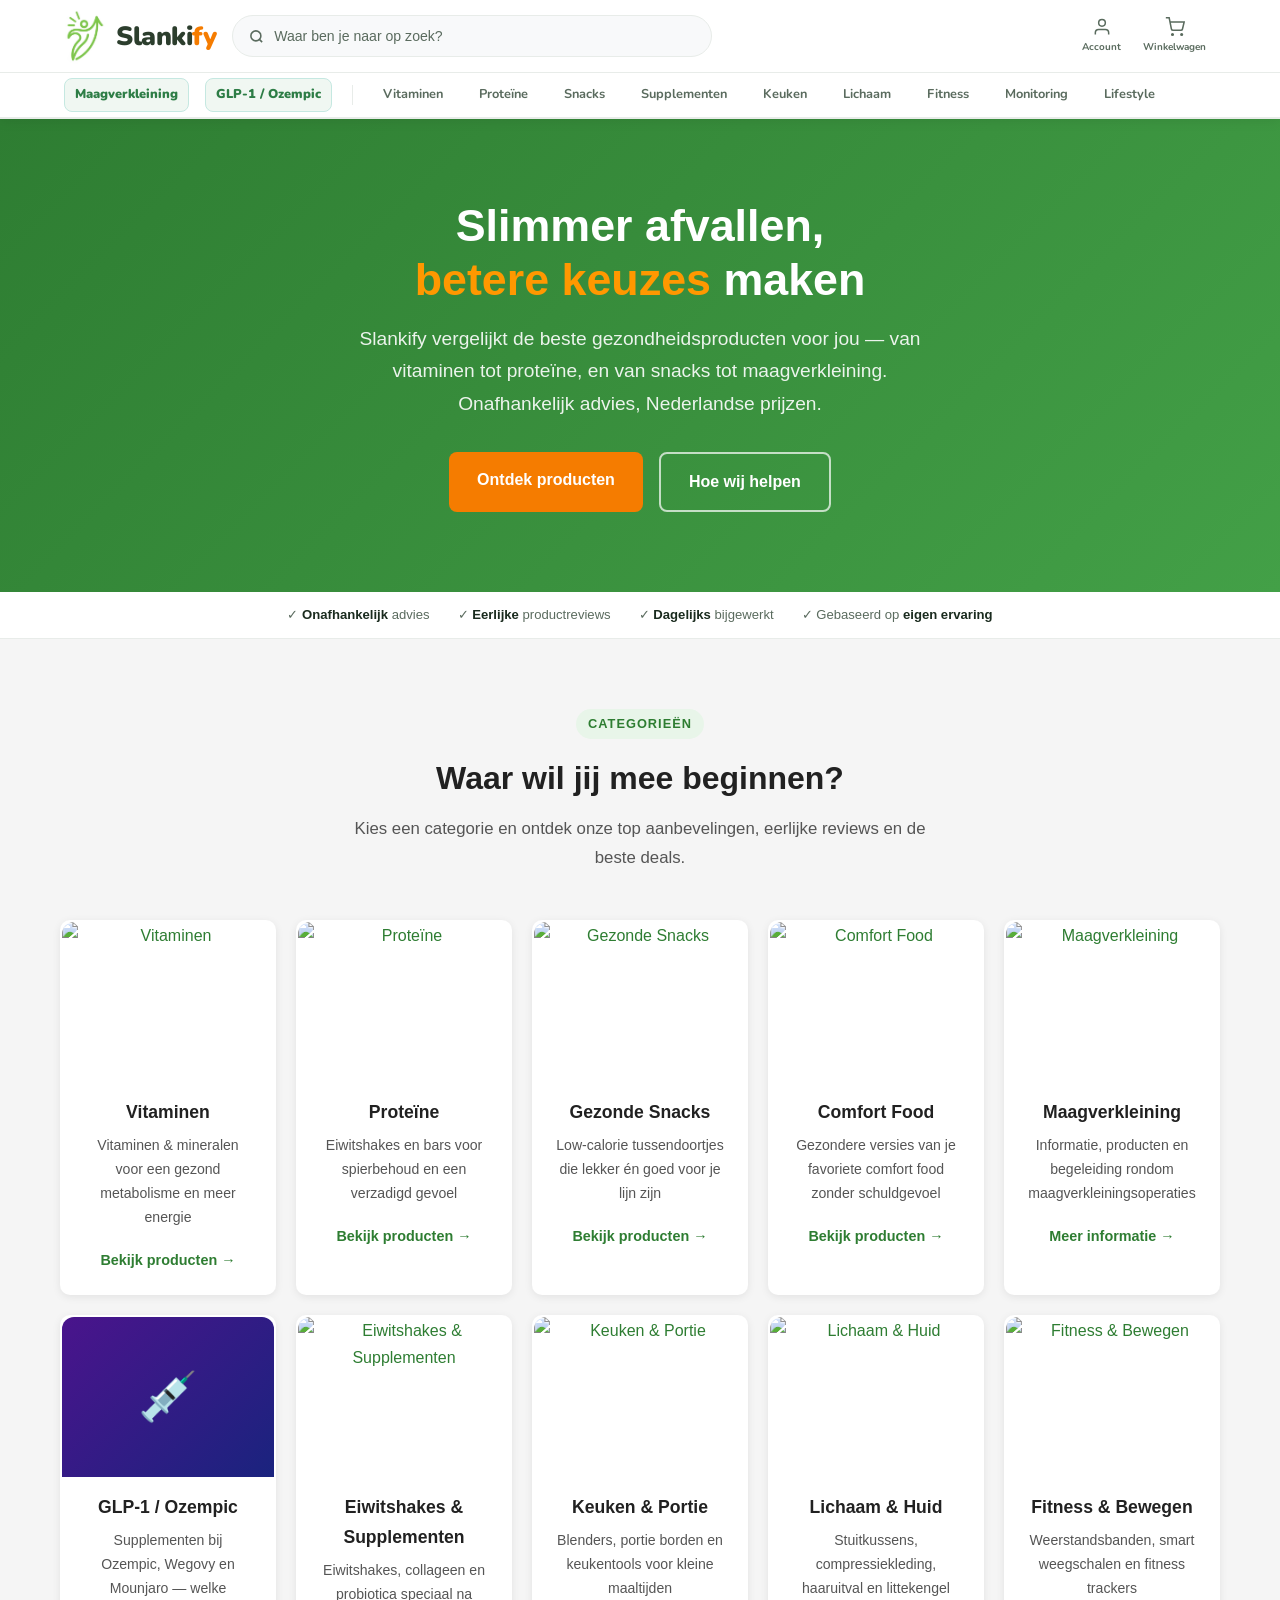
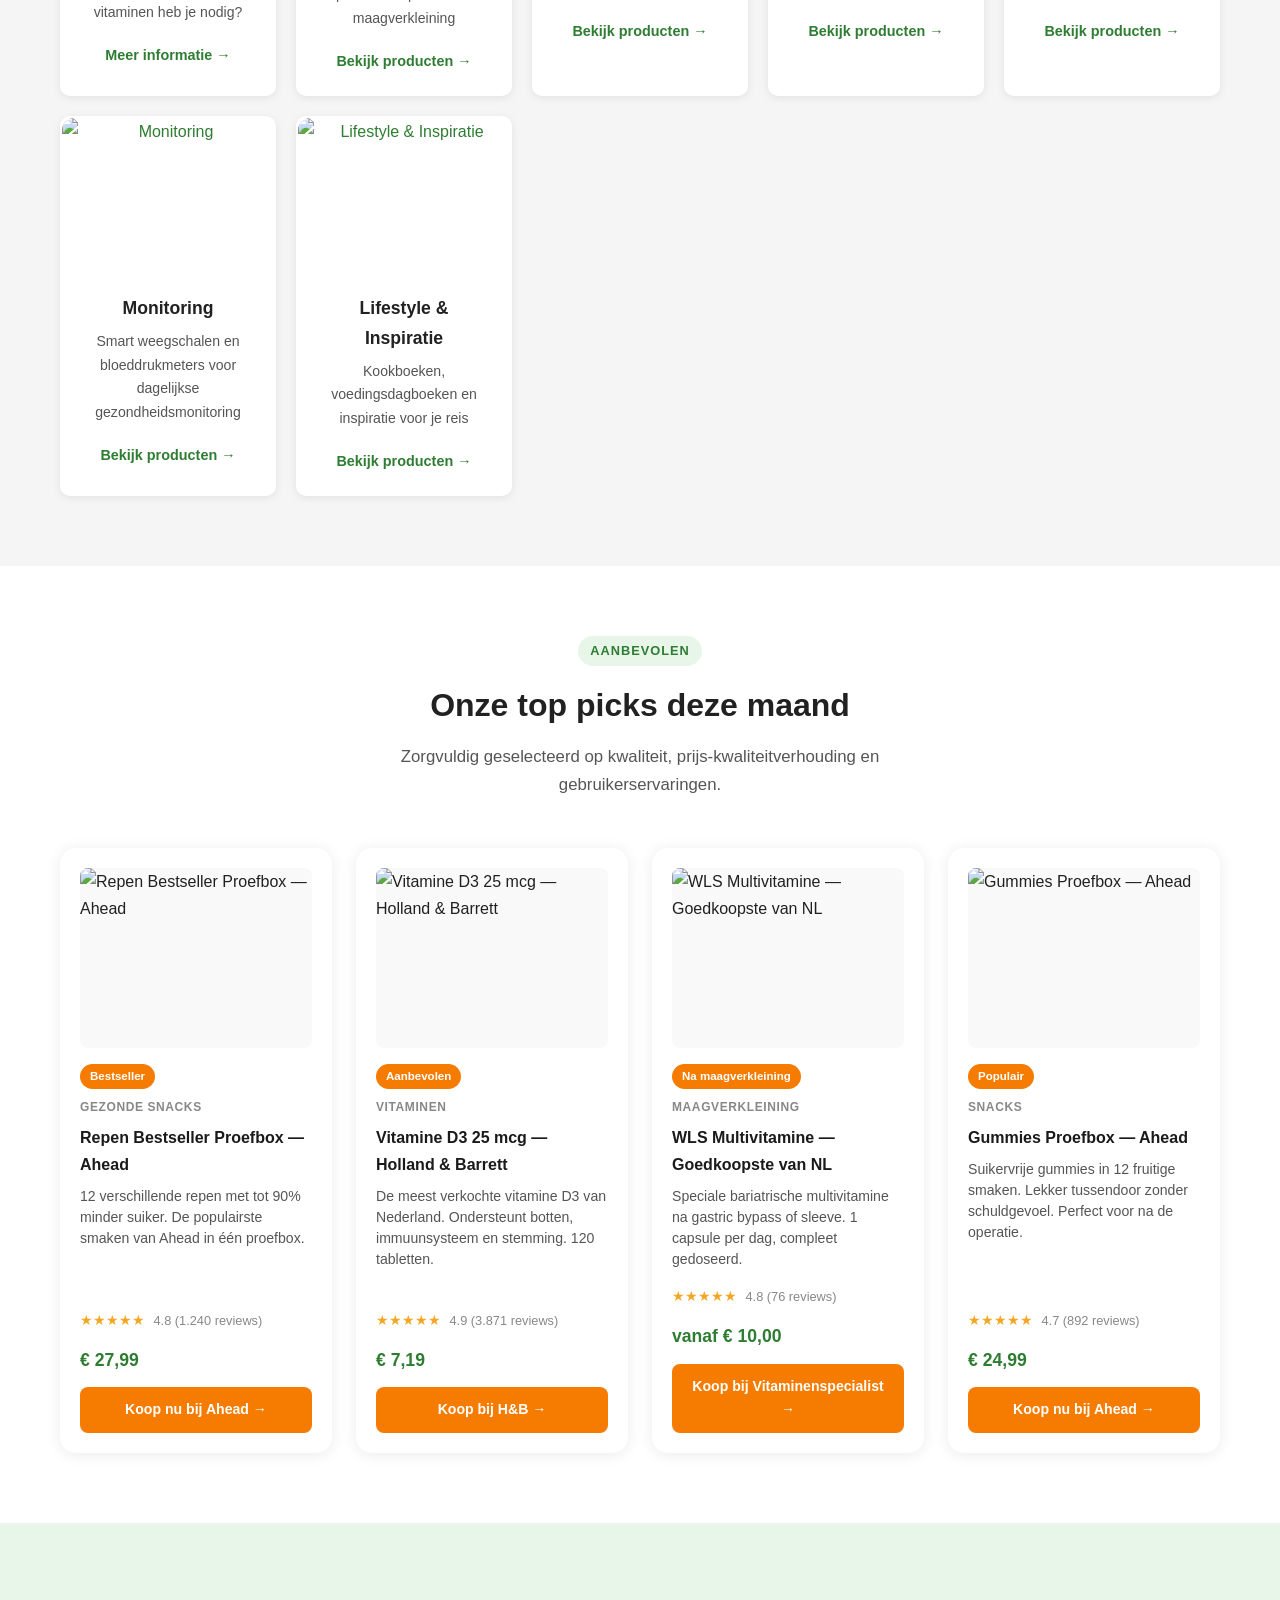
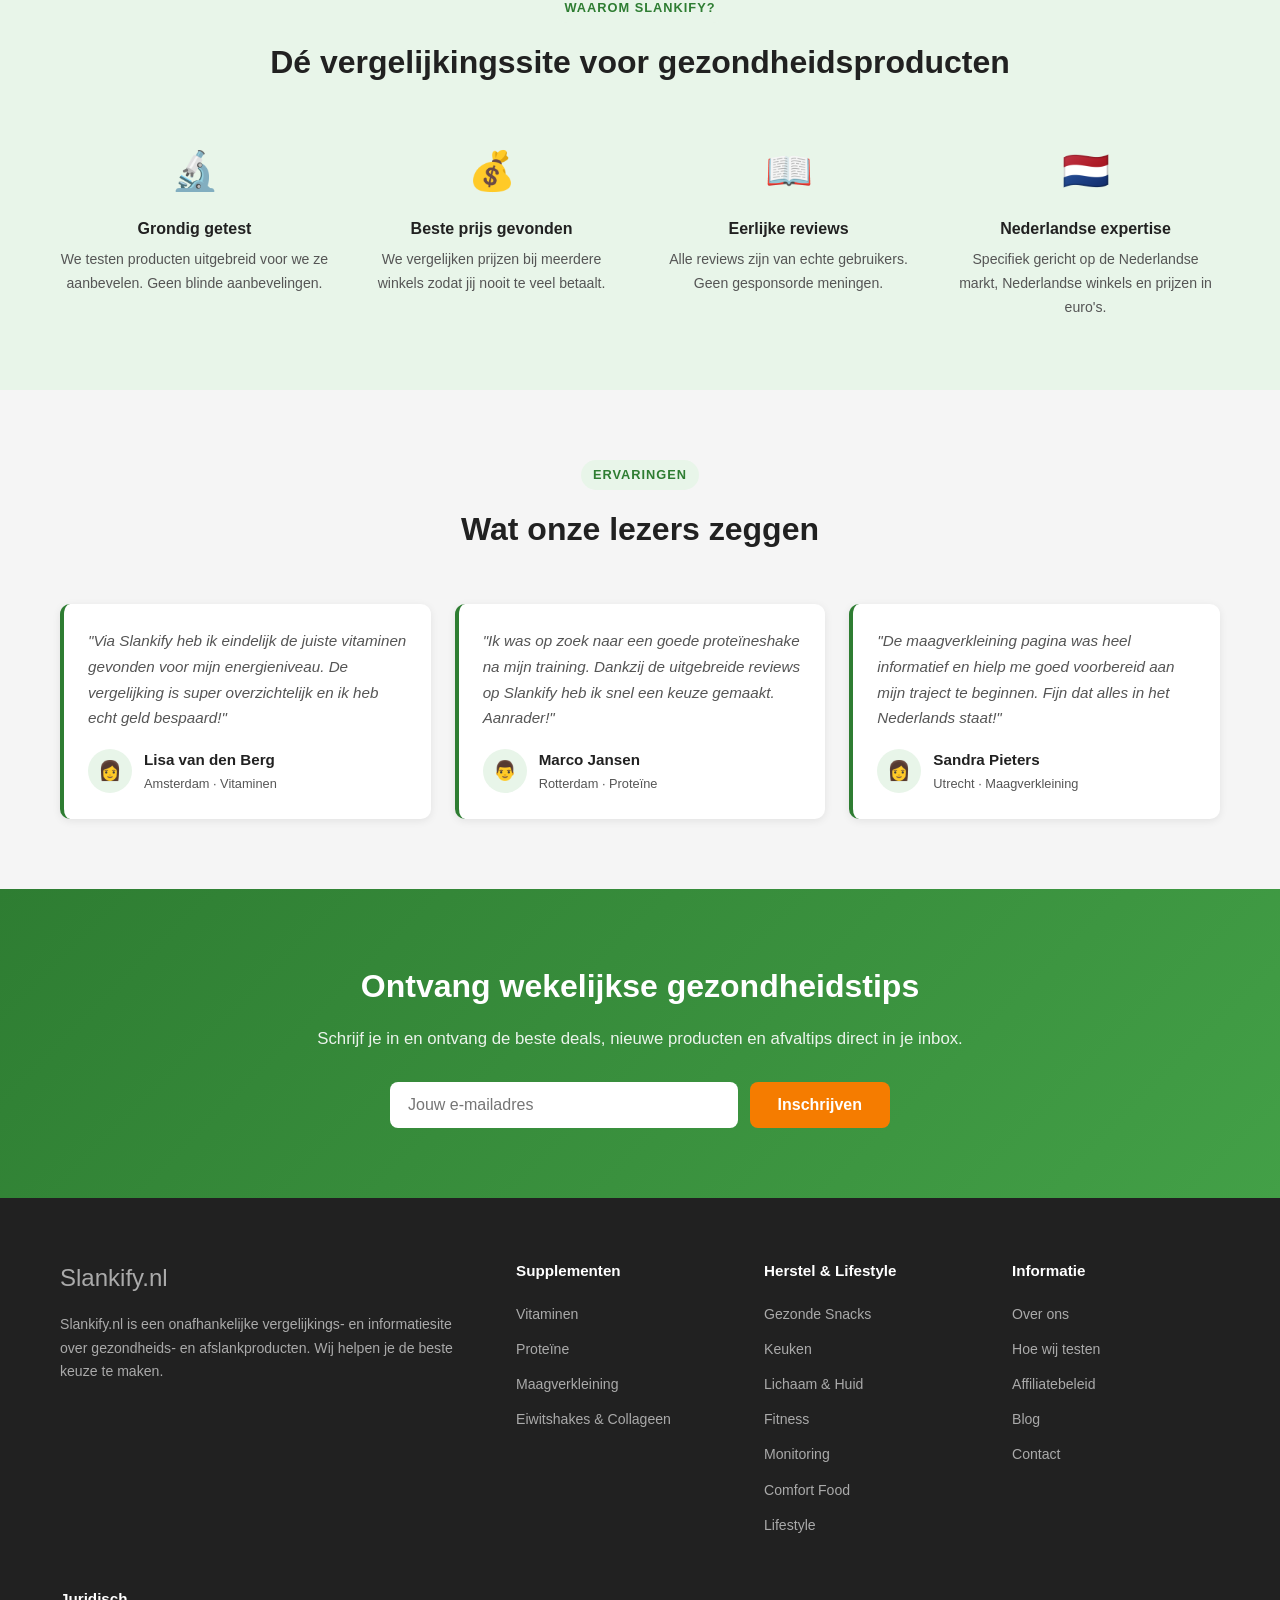
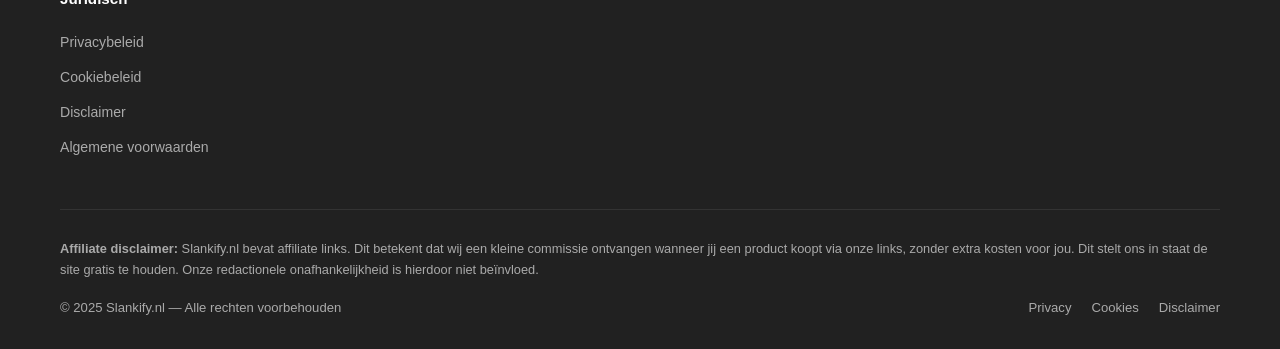
==== commit c7337b84: "Logo fix: witte ruimte gecropd, icon + tekst logo, fy oranje, header compact" ====
--- a/index.html
+++ b/index.html
@@ -39,7 +39,8 @@
     <div class="header-row1">
       <div class="header-inner">
         <a href="index.html" class="logo">
-          <img src="assets/logo.png" alt="Slankify" style="height:140px;width:auto;">
+          <img src="assets/logo-icon.png" alt="" style="height:56px;width:auto;">
+          <span class="logo-text">Slanki<span style="color:#f57c00;">fy</span></span>
         </a>
         <div class="header-search">
           <svg width="15" height="15" viewBox="0 0 24 24" fill="none" stroke="currentColor" stroke-width="2.5"><circle cx="11" cy="11" r="8"/><path d="m21 21-4.35-4.35"/></svg>
--- a/assets/css/style.css
+++ b/assets/css/style.css
@@ -84,7 +84,7 @@
   align-items: center;
   gap: 16px;
 }
-.header-row1 .header-inner { height: 156px; }
+.header-row1 .header-inner { height: 72px; }
 .header-row2 .header-inner {
   height: 44px;
   overflow-x: auto;
@@ -93,8 +93,16 @@
 }
 .header-row2 .header-inner::-webkit-scrollbar { display: none; }
 
-.logo { display: flex; align-items: center; text-decoration: none; flex-shrink: 0; }
-.logo img { height: 140px; width: auto; }
+.logo { display: flex; align-items: center; gap: 10px; text-decoration: none; flex-shrink: 0; }
+.logo img { height: 56px; width: auto; }
+.logo-text {
+  font-family: 'Nunito', sans-serif;
+  font-size: 1.65rem;
+  font-weight: 900;
+  color: #2c3e2d;
+  letter-spacing: -0.5px;
+  white-space: nowrap;
+}
 
 .header-search {
   flex: 1;
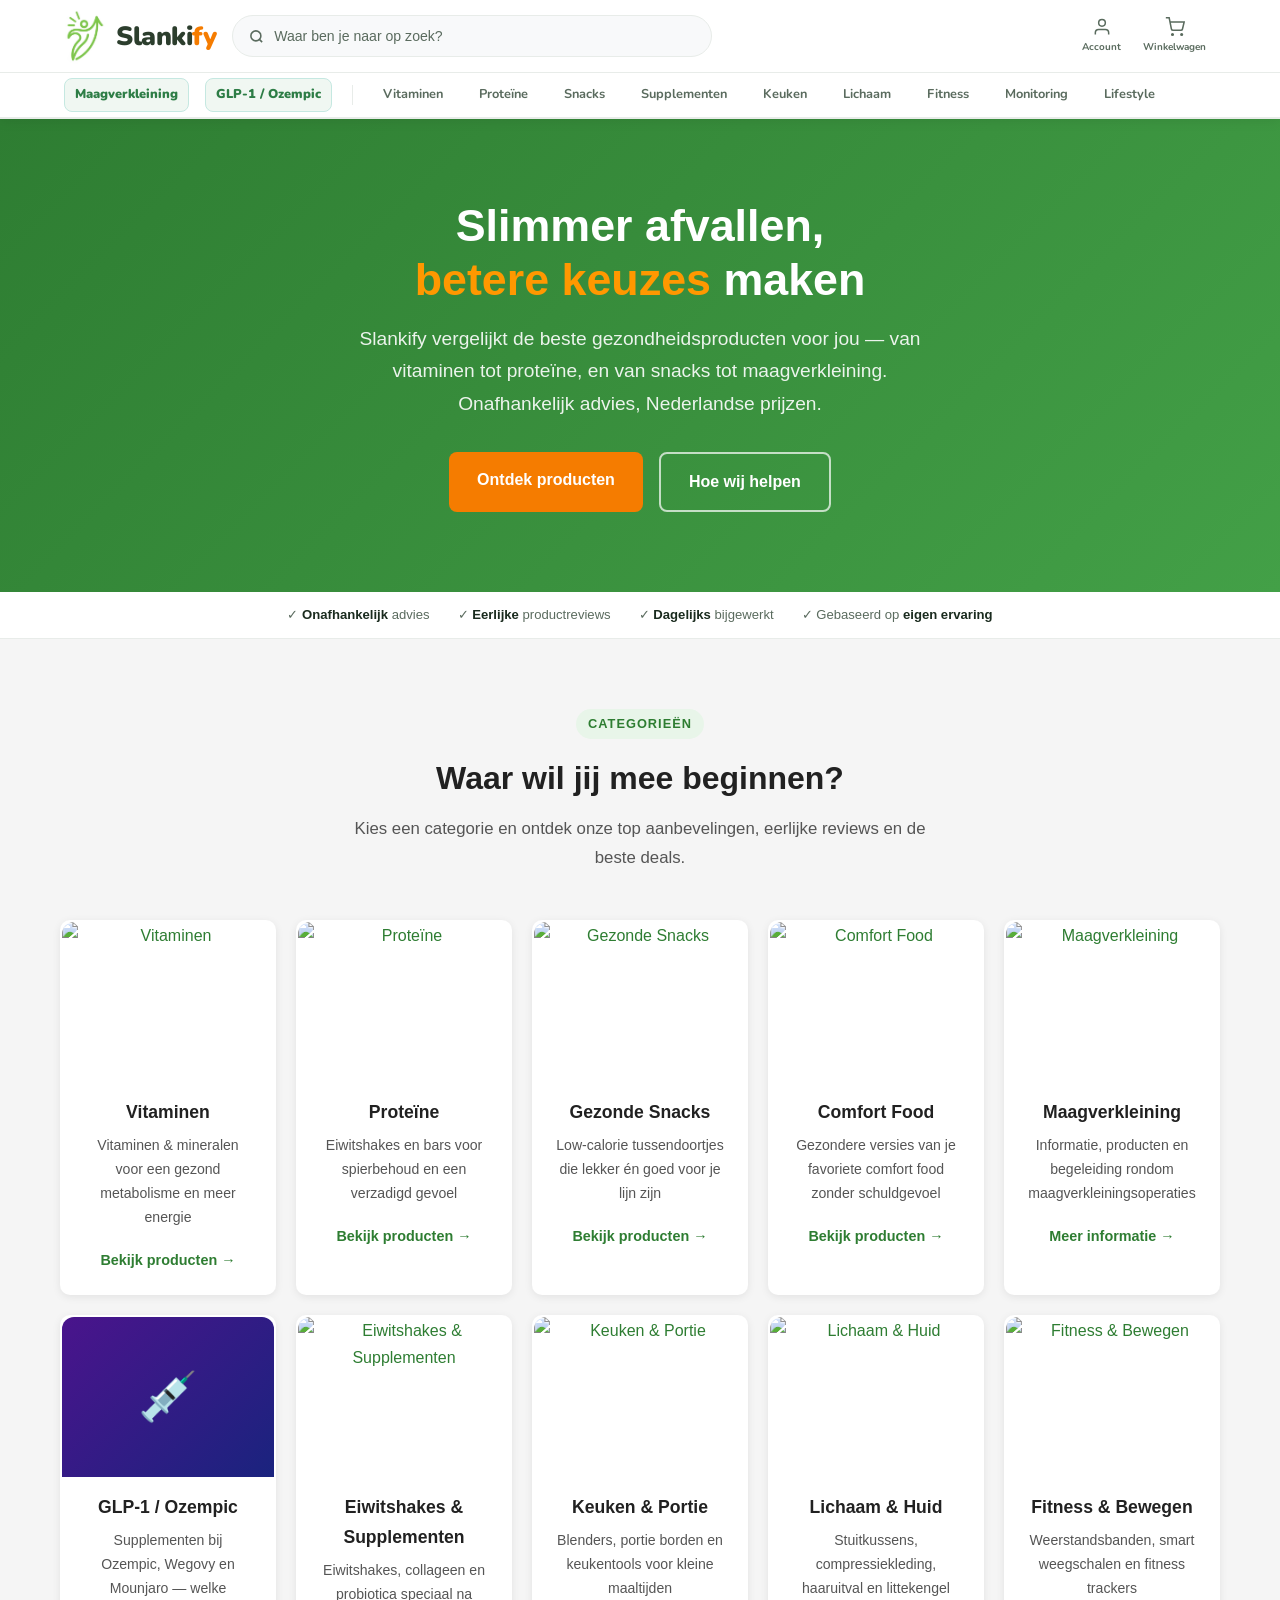
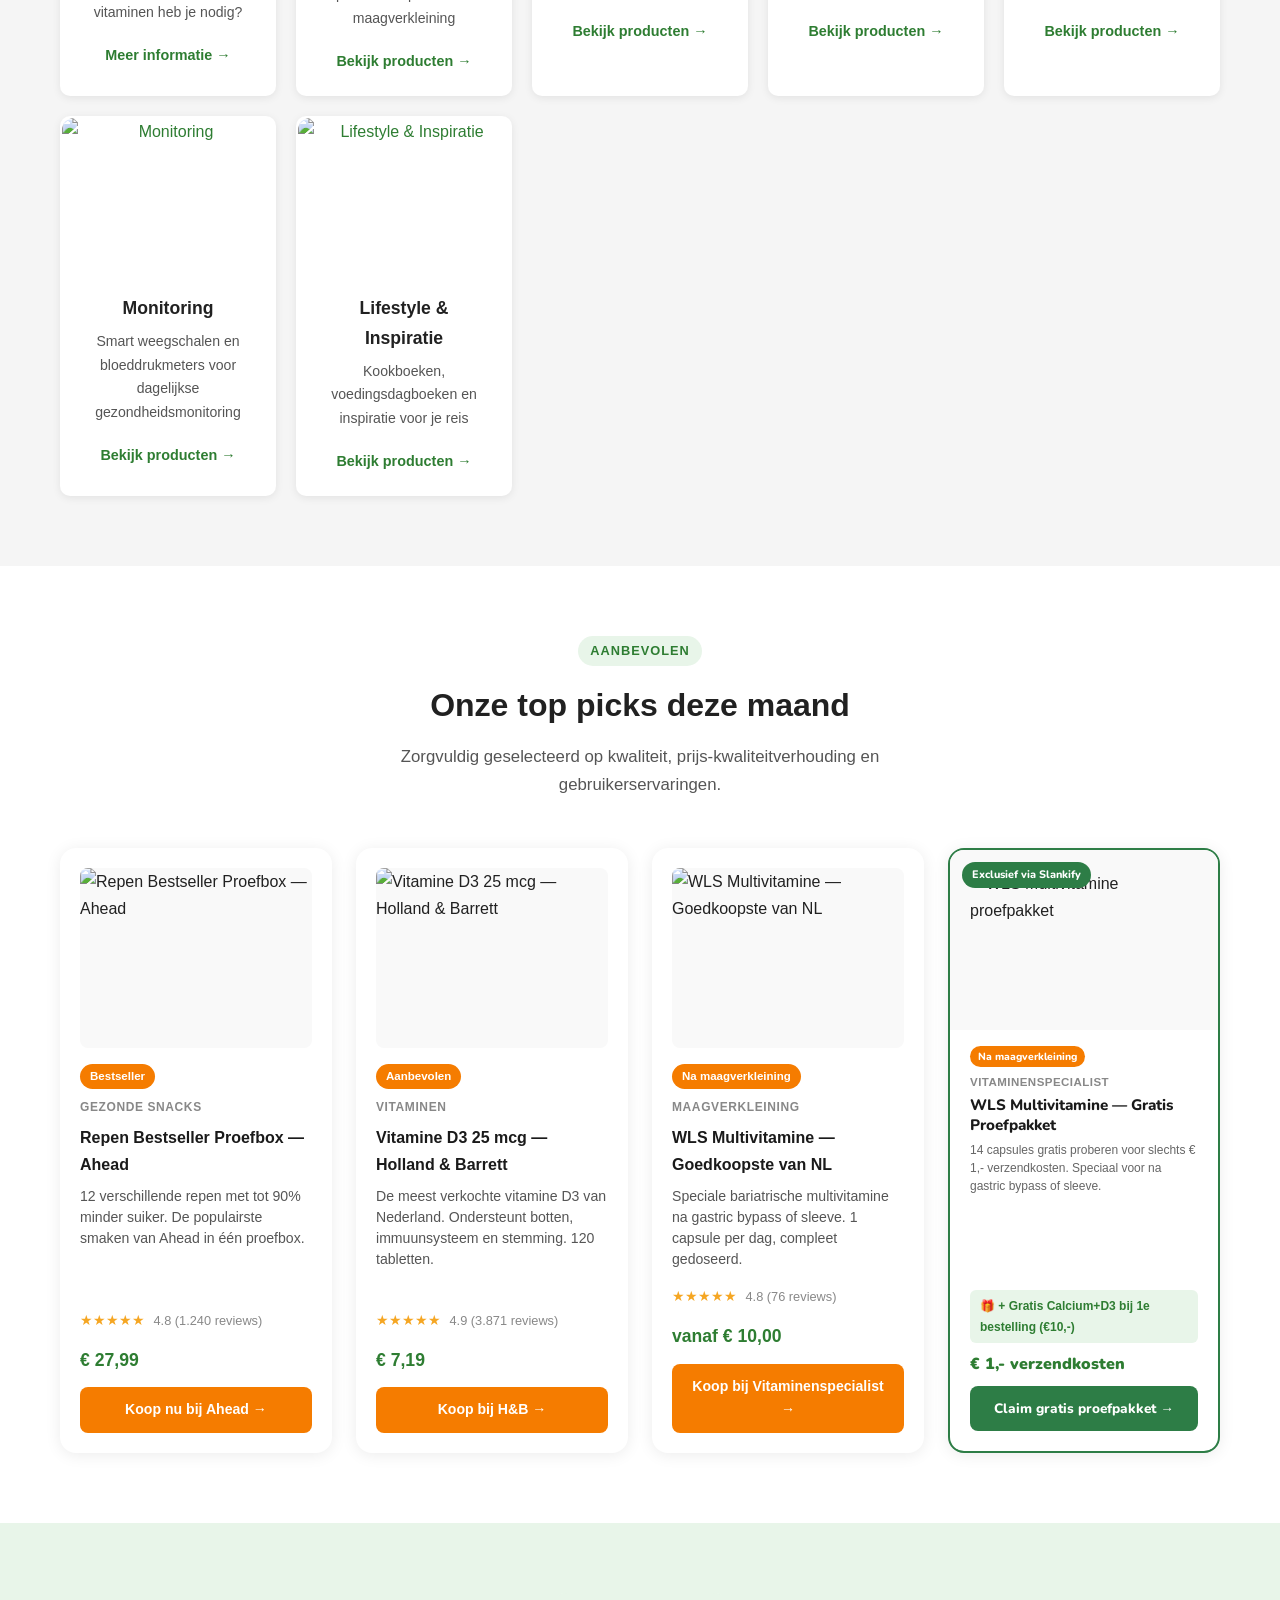
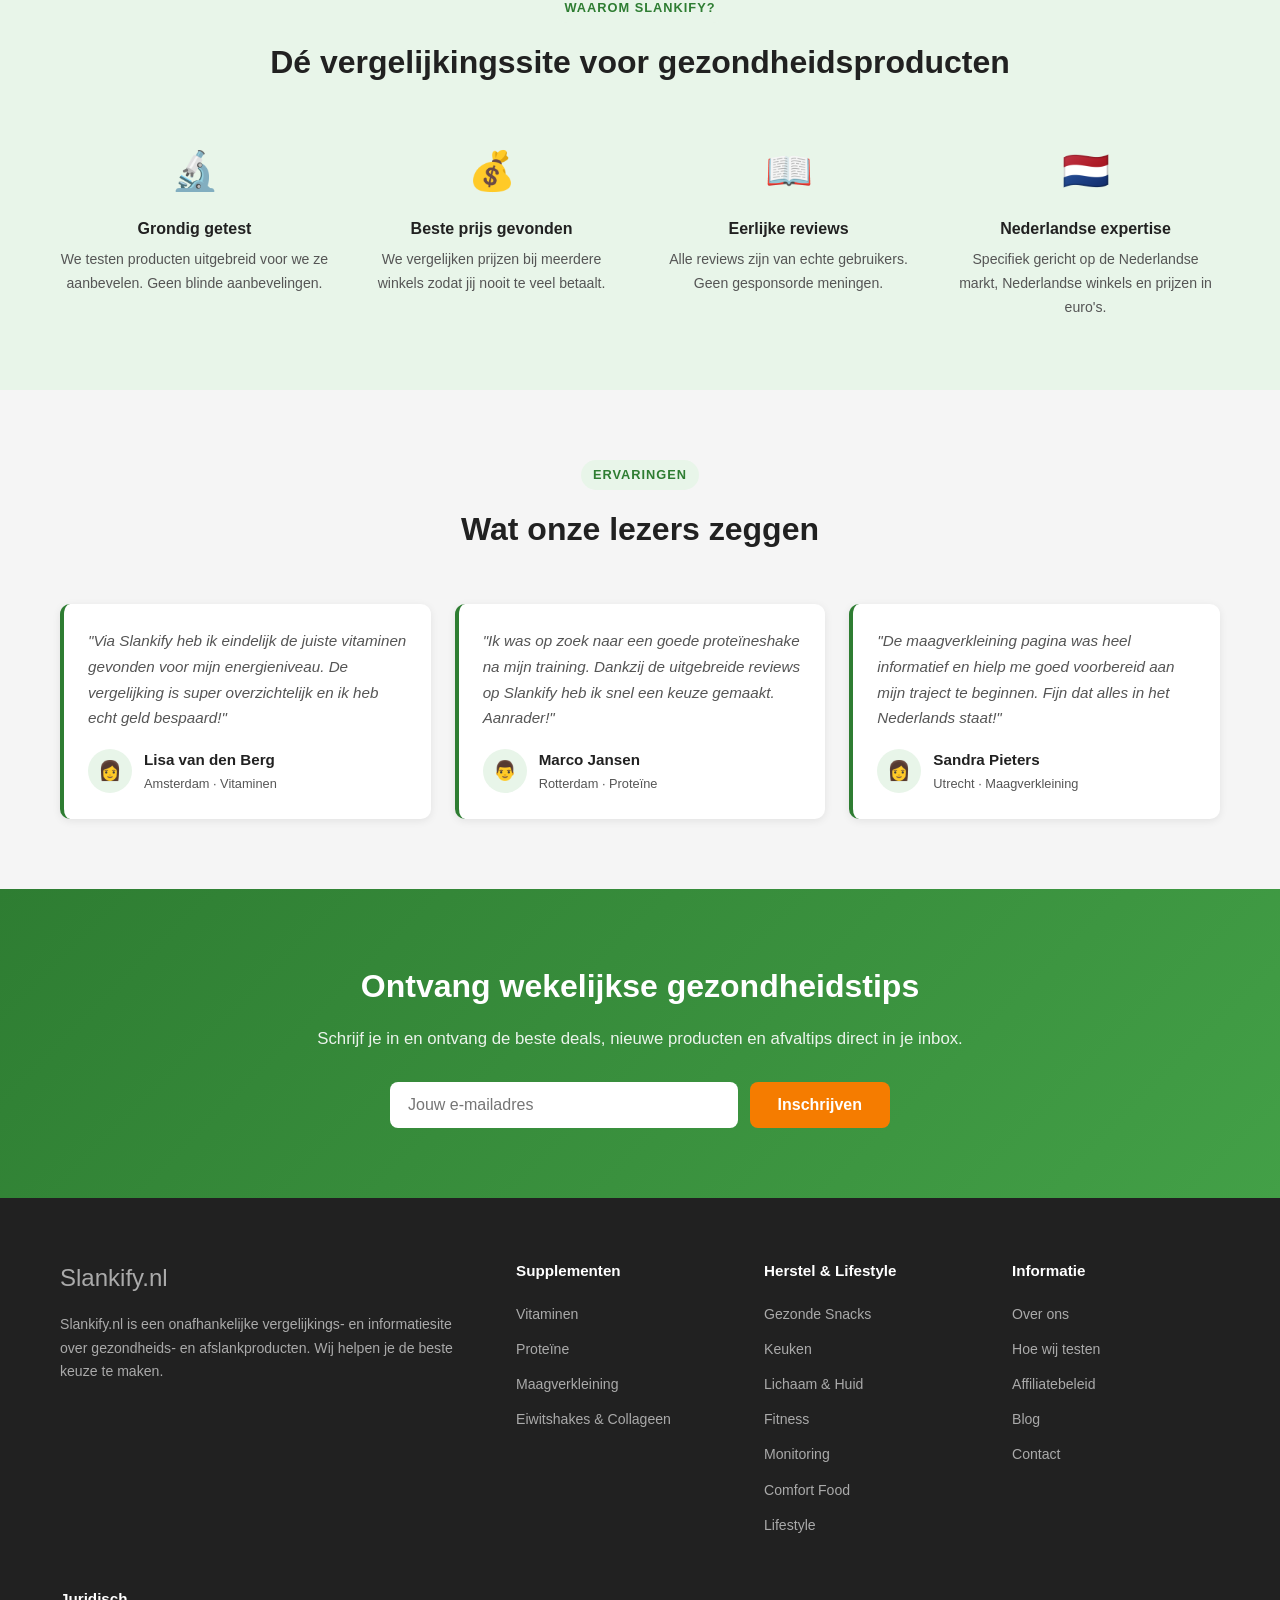
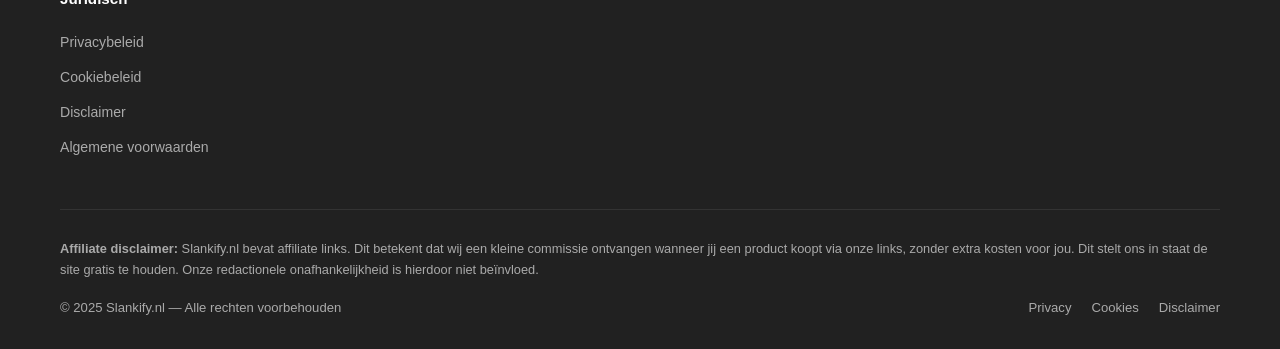
==== commit 9bd03eed: "Vitaminenspecialist affiliate: ?vsa=2 links, proefpakket actie, calcium gratis deal" ====
--- a/index.html
+++ b/index.html
@@ -260,7 +260,7 @@
 
         <!-- Product 3: WLS Multivitamine -->
         <div style="background:#fff;border-radius:16px;box-shadow:0 2px 16px rgba(0,0,0,0.08);padding:20px;position:relative;cursor:pointer;display:flex;flex-direction:column;">
-          <a href="https://www.vitaminenspecialist.nl/alle-vitaminen/wls/" target="_blank" rel="noopener sponsored" style="position:absolute;inset:0;z-index:1;border-radius:16px;" aria-label="WLS Multivitamine — Goedkoopste van NL"></a>
+          <a href="https://www.vitaminenspecialist.nl/alle-vitaminen/wls/?vsa=2" target="_blank" rel="noopener sponsored" style="position:absolute;inset:0;z-index:1;border-radius:16px;" aria-label="WLS Multivitamine — Goedkoopste van NL"></a>
           <img src="https://www.vitaminenspecialist.nl/wp-content/uploads/yootheme/cache/f9/1STUK_WLS-f900bc07.png" alt="WLS Multivitamine — Goedkoopste van NL" style="width:100%;height:180px;object-fit:contain;background:#f9f9f9;border-radius:8px;margin-bottom:16px;" loading="lazy">
           <span style="background:#f57c00;color:#fff;font-size:0.72rem;font-weight:700;padding:3px 10px;border-radius:100px;display:inline-block;margin-bottom:8px;width:fit-content;">Na maagverkleining</span>
           <span style="font-size:0.75rem;font-weight:700;color:#888;text-transform:uppercase;letter-spacing:0.05em;">Maagverkleining</span>
@@ -273,25 +273,25 @@
           <div style="margin-top:12px;display:flex;align-items:center;justify-content:space-between;">
             <span style="font-size:1.1rem;font-weight:800;color:#2e7d32;">vanaf € 10,00</span>
           </div>
-          <a href="https://www.vitaminenspecialist.nl/alle-vitaminen/wls/" target="_blank" rel="noopener sponsored" style="position:relative;z-index:2;display:block;margin-top:12px;background:#f57c00;color:#fff;padding:11px 16px;border-radius:8px;font-weight:700;font-size:0.88rem;text-decoration:none;text-align:center;">Koop bij Vitaminenspecialist →</a>
-        </div>
-
-        <!-- Product 4: Ahead Gummies Proefbox -->
-        <div style="background:#fff;border-radius:16px;box-shadow:0 2px 16px rgba(0,0,0,0.08);padding:20px;position:relative;cursor:pointer;display:flex;flex-direction:column;">
-          <a href="https://www.ahead-nutrition.com/nl-nl/products/gummies-proefbox?ref=dutchgoose" target="_blank" rel="noopener sponsored" style="position:absolute;inset:0;z-index:1;border-radius:16px;" aria-label="Gummies Proefbox — Ahead"></a>
-          <img src="https://cdn.shopify.com/s/files/1/2136/3937/files/NLD_PDP_Mainimage_Gummies_Mixedbox_1x_02.jpg?v=1770920334" alt="Gummies Proefbox — Ahead" style="width:100%;height:180px;object-fit:contain;background:#f9f9f9;border-radius:8px;margin-bottom:16px;" loading="lazy">
-          <span style="background:#f57c00;color:#fff;font-size:0.72rem;font-weight:700;padding:3px 10px;border-radius:100px;display:inline-block;margin-bottom:8px;width:fit-content;">Populair</span>
-          <span style="font-size:0.75rem;font-weight:700;color:#888;text-transform:uppercase;letter-spacing:0.05em;">Snacks</span>
-          <h3 style="font-size:1rem;font-weight:800;margin:6px 0 8px;color:#1a1a1a;">Gummies Proefbox — Ahead</h3>
-          <p style="font-size:0.88rem;color:#555;line-height:1.5;flex:1;">Suikervrije gummies in 12 fruitige smaken. Lekker tussendoor zonder schuldgevoel. Perfect voor na de operatie.</p>
-          <div style="margin-top:12px;">
-            <span style="color:#f5a623;font-size:0.9rem;">★★★★★</span>
-            <span style="font-size:0.8rem;color:#888;margin-left:4px;">4.7 (892 reviews)</span>
-          </div>
-          <div style="margin-top:12px;display:flex;align-items:center;justify-content:space-between;">
-            <span style="font-size:1.1rem;font-weight:800;color:#2e7d32;">€ 24,99</span>
-          </div>
-          <a href="https://www.ahead-nutrition.com/nl-nl/products/gummies-proefbox?ref=dutchgoose" target="_blank" rel="noopener sponsored" style="position:relative;z-index:2;display:block;margin-top:12px;background:#f57c00;color:#fff;padding:11px 16px;border-radius:8px;font-weight:700;font-size:0.88rem;text-decoration:none;text-align:center;">Koop nu bij Ahead →</a>
+          <a href="https://www.vitaminenspecialist.nl/alle-vitaminen/wls/?vsa=2" target="_blank" rel="noopener sponsored" style="position:relative;z-index:2;display:block;margin-top:12px;background:#f57c00;color:#fff;padding:11px 16px;border-radius:8px;font-weight:700;font-size:0.88rem;text-decoration:none;text-align:center;">Koop bij Vitaminenspecialist →</a>
+        </div>
+
+        <!-- Product 4: WLS Multivitamine Proefpakket -->
+        <div style="background:#fff;border-radius:16px;box-shadow:0 2px 16px rgba(0,0,0,0.08);padding:0;position:relative;cursor:pointer;display:flex;flex-direction:column;overflow:hidden;border:2px solid #2d7d46;">
+          <div style="position:absolute;top:12px;left:12px;background:#2d7d46;color:#fff;font-size:0.68rem;font-weight:800;padding:4px 10px;border-radius:100px;font-family:'Nunito',sans-serif;z-index:2;">Exclusief via Slankify</div>
+          <a href="http://vitaminenspecialist.nl/dgproefpakket" target="_blank" rel="noopener sponsored" style="position:absolute;inset:0;z-index:1;border-radius:14px;" aria-label="WLS proefpakket"></a>
+          <div style="background:#f9f9f9;padding:20px;height:180px;display:flex;align-items:center;justify-content:center;">
+            <img src="https://www.vitaminenspecialist.nl/wp-content/uploads/yootheme/cache/f9/1STUK_WLS-f900bc07.png" alt="WLS Multivitamine proefpakket" style="width:100%;height:100%;object-fit:contain;" loading="lazy">
+          </div>
+          <div style="padding:16px 20px 20px;display:flex;flex-direction:column;flex:1;">
+            <span style="display:inline-block;background:#f57c00;color:#fff;font-size:0.65rem;font-weight:800;padding:2px 8px;border-radius:100px;margin-bottom:6px;font-family:'Nunito',sans-serif;width:fit-content;">Na maagverkleining</span>
+            <div style="font-size:0.72rem;font-weight:600;color:#888;text-transform:uppercase;letter-spacing:.04em;margin-bottom:3px;">Vitaminenspecialist</div>
+            <h3 style="font-family:'Nunito',sans-serif;font-size:0.95rem;font-weight:800;color:#1a1a1a;margin:0 0 6px;line-height:1.3;">WLS Multivitamine — Gratis Proefpakket</h3>
+            <p style="font-size:0.75rem;color:#666;line-height:1.5;flex:1;margin-bottom:8px;">14 capsules gratis proberen voor slechts € 1,- verzendkosten. Speciaal voor na gastric bypass of sleeve.</p>
+            <div style="background:#e8f5e9;border-radius:6px;padding:6px 10px;margin-bottom:8px;font-size:0.75rem;color:#2e7d32;font-weight:700;">🎁 + Gratis Calcium+D3 bij 1e bestelling (€10,-)</div>
+            <div style="font-family:'Nunito',sans-serif;font-size:1rem;font-weight:900;color:#2e7d32;margin-bottom:8px;">€ 1,- verzendkosten</div>
+            <a href="http://vitaminenspecialist.nl/dgproefpakket" target="_blank" rel="noopener sponsored" style="position:relative;z-index:2;display:block;background:#2d7d46;color:#fff;padding:11px 16px;border-radius:8px;font-weight:800;font-size:0.85rem;text-decoration:none;text-align:center;font-family:'Nunito',sans-serif;">Claim gratis proefpakket →</a>
+          </div>
         </div>
 
       </div>
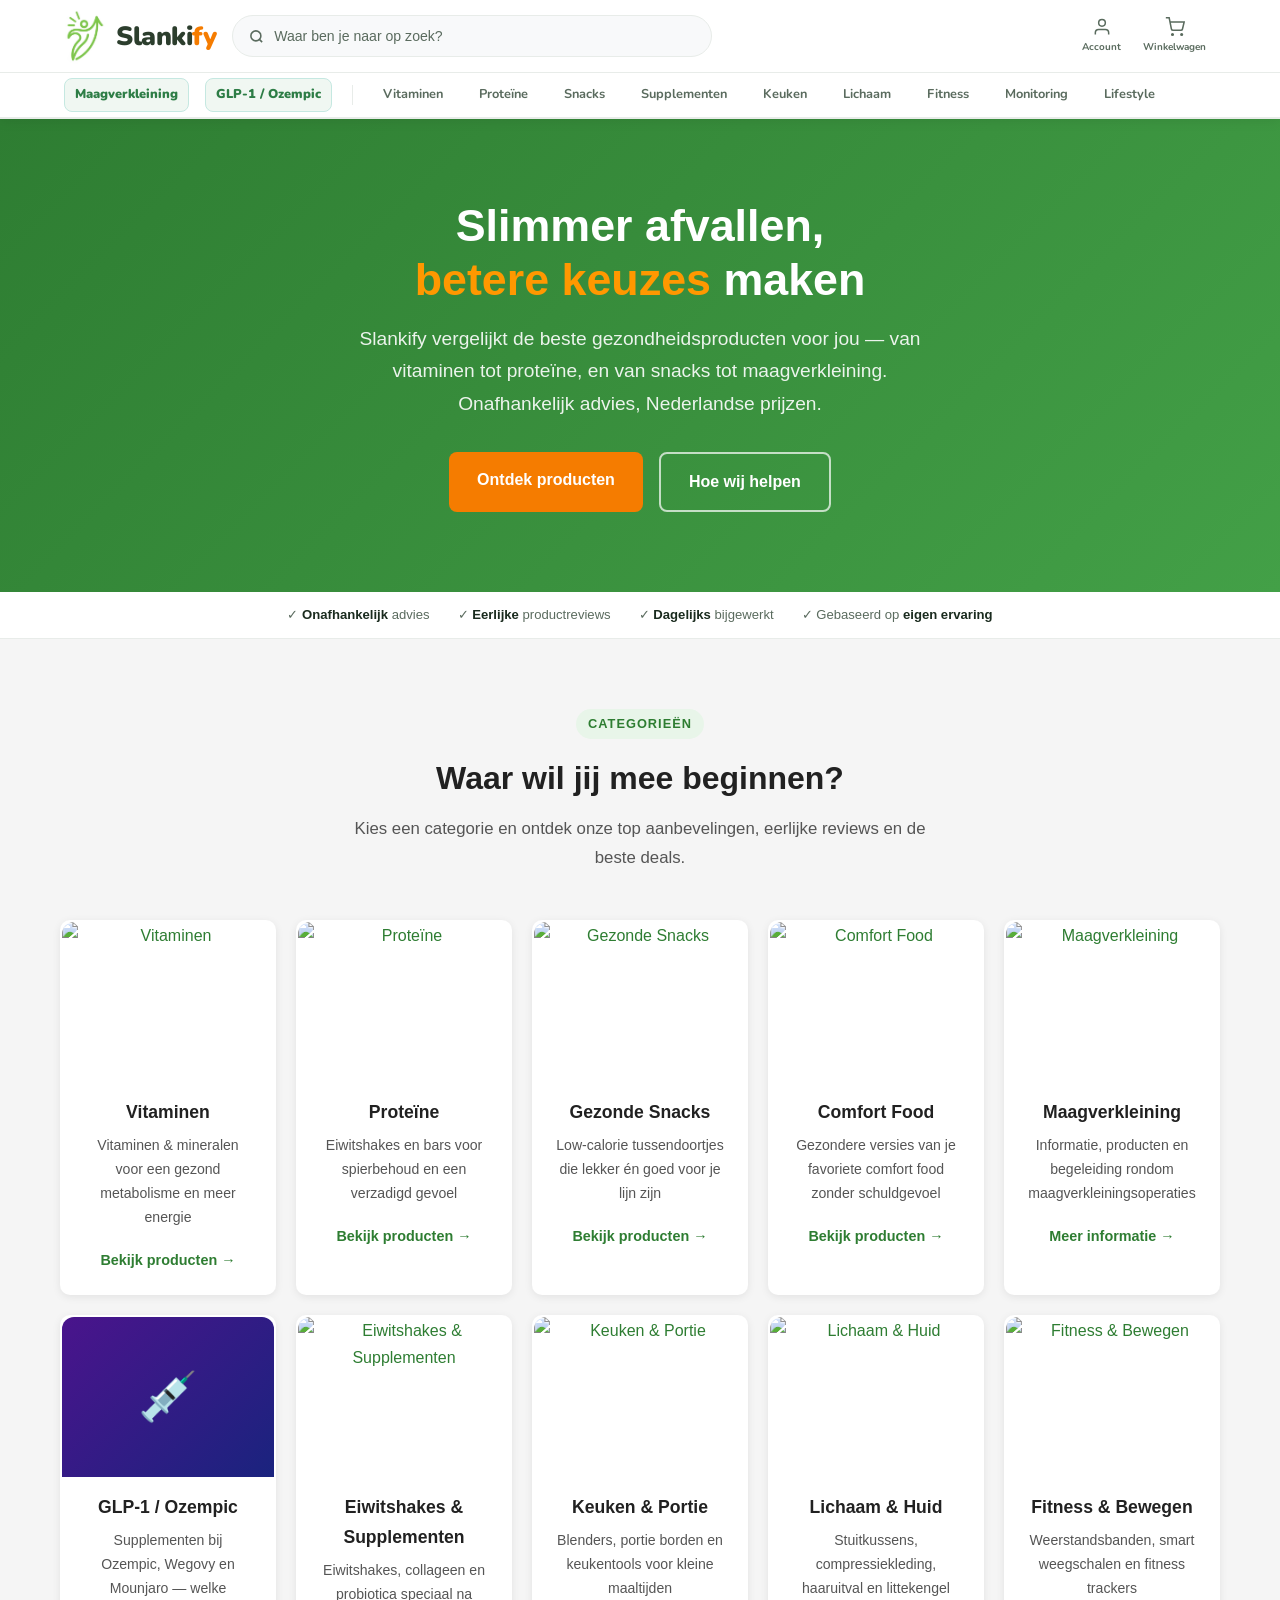
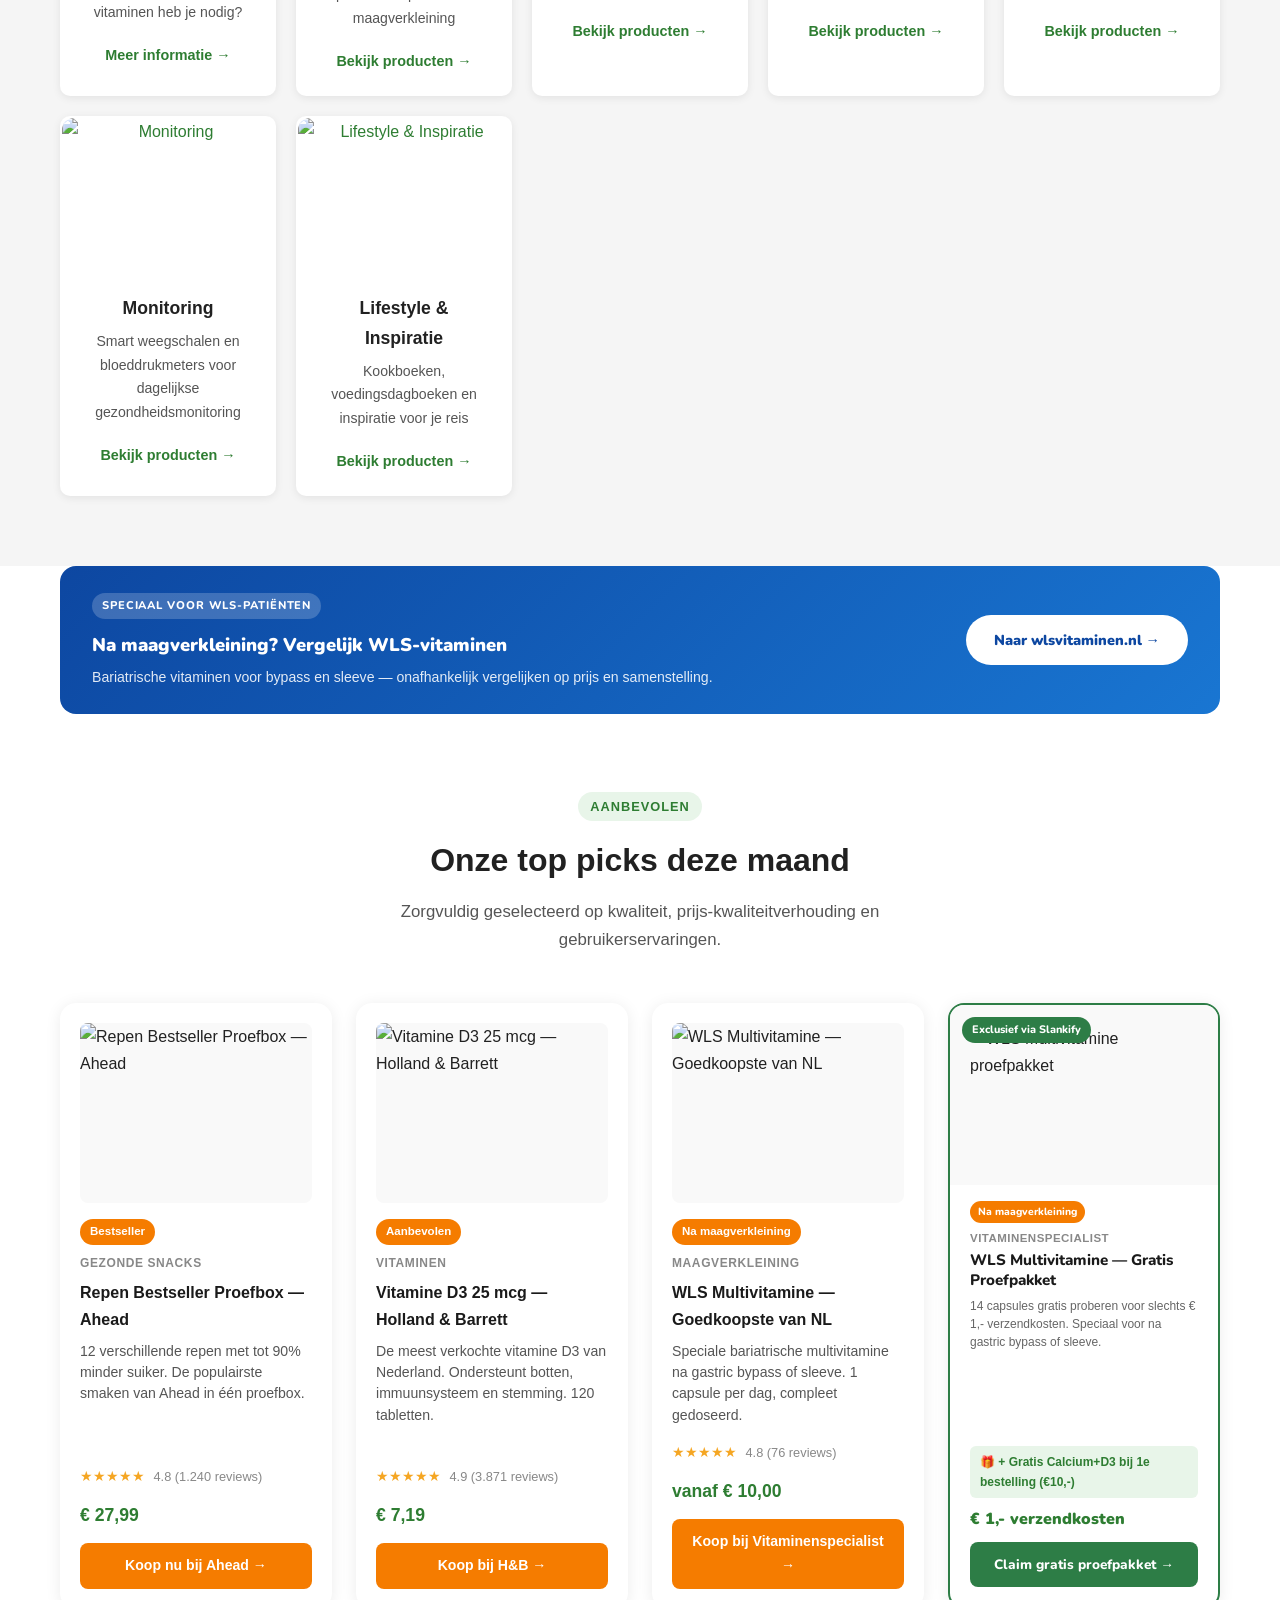
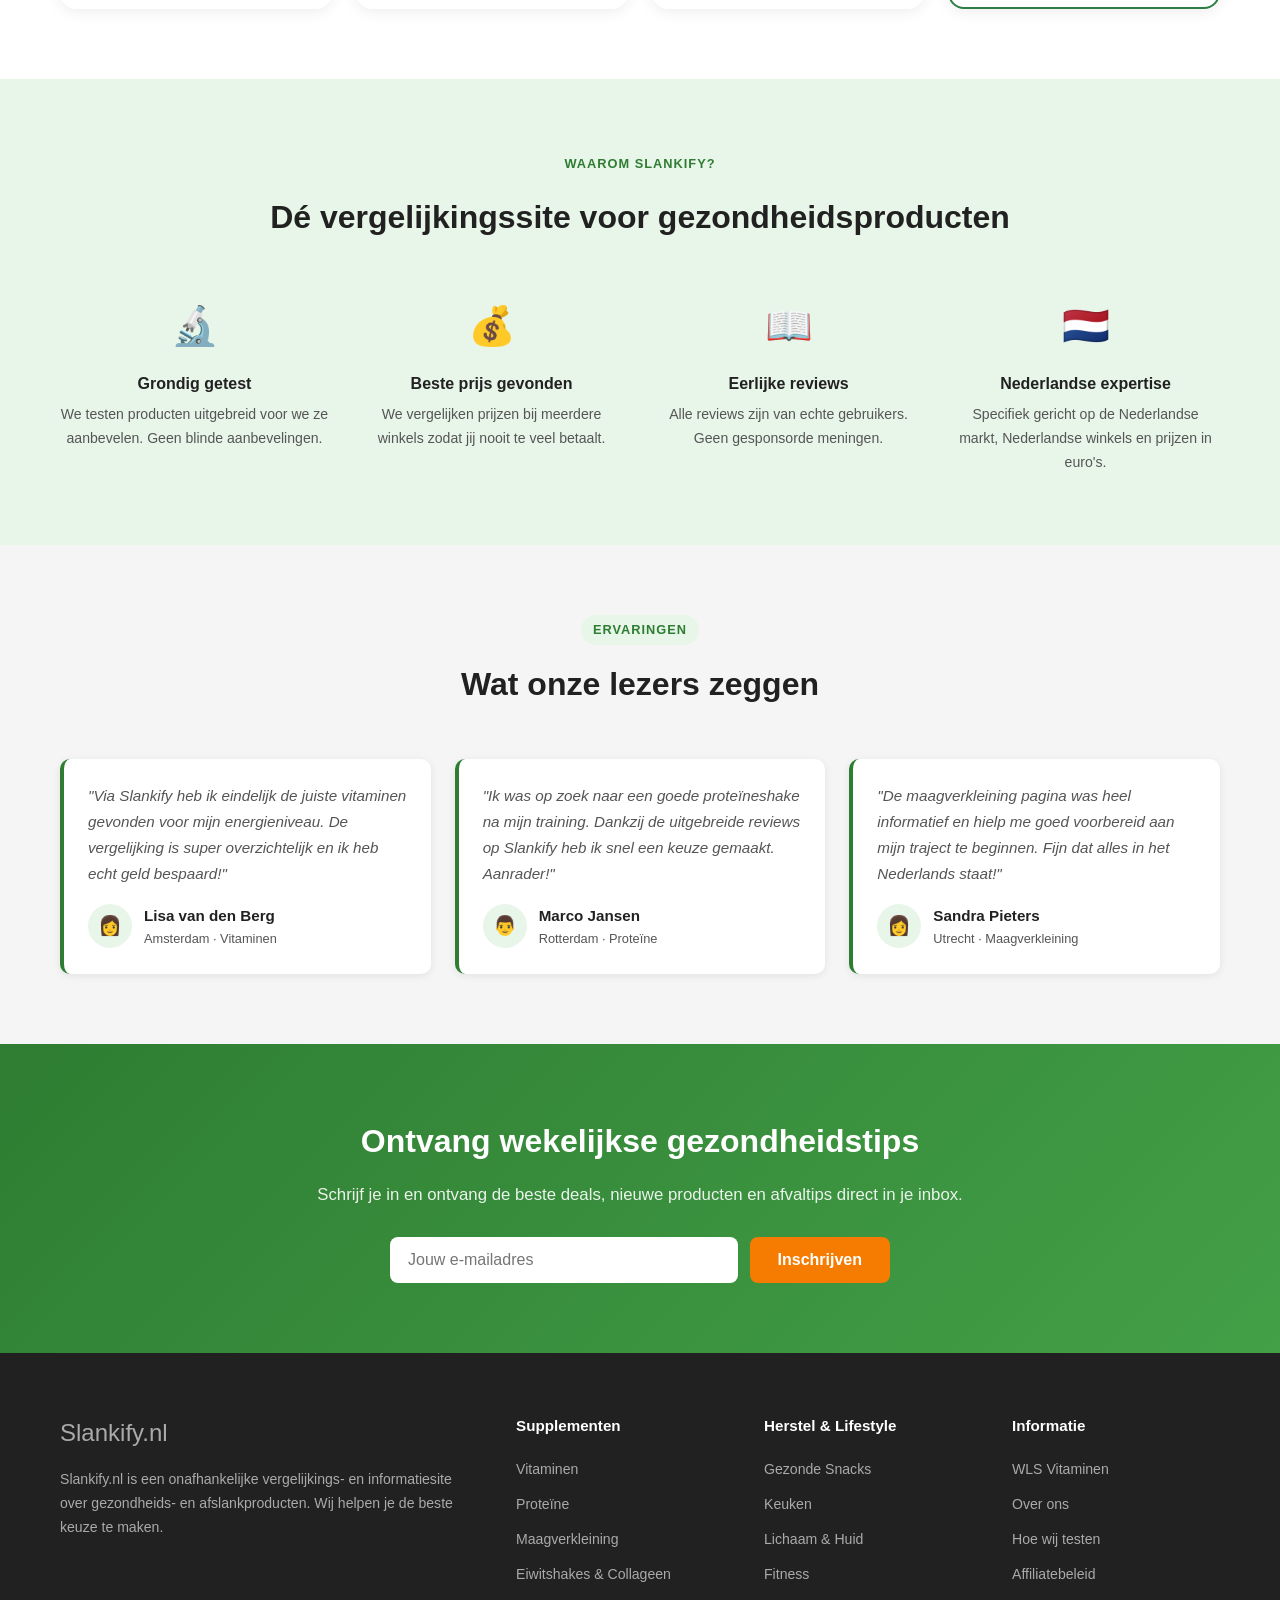
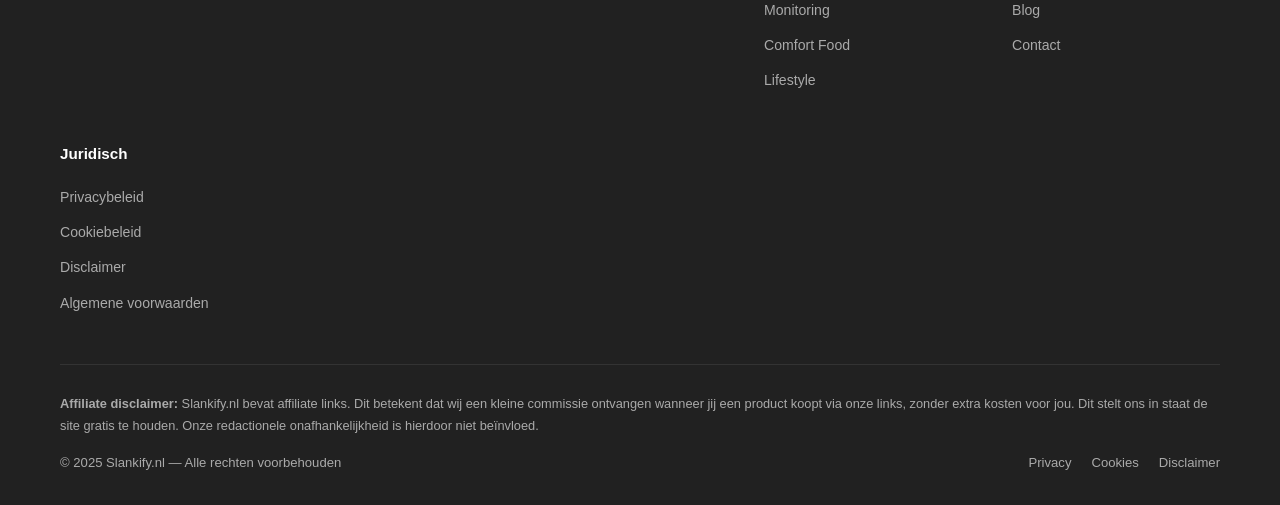
==== commit 52fe16d8: "Links toegevoegd naar www.wlsvitaminen.nl op alle pagina's Co-Authored-By: Claude Sonnet 4.6 <norepl" ====
--- a/index.html
+++ b/index.html
@@ -212,6 +212,21 @@
     </div>
   </section>
 
+  <!-- ===== WLS VITAMINEN BANNER ===== -->
+  <div class="container">
+    <div style="background:linear-gradient(135deg,#0d47a1,#1976d2);border-radius:16px;padding:24px 32px;margin:0 0 8px;color:#fff;display:flex;align-items:center;justify-content:space-between;gap:20px;flex-wrap:wrap;">
+      <div>
+        <div style="font-size:0.7rem;font-weight:800;text-transform:uppercase;letter-spacing:.08em;background:rgba(255,255,255,0.2);display:inline-block;padding:3px 10px;border-radius:100px;margin-bottom:10px;font-family:'Nunito',sans-serif;">Speciaal voor WLS-patiënten</div>
+        <h3 style="font-family:'Nunito',sans-serif;font-size:1.15rem;font-weight:900;margin:0 0 6px;">Na maagverkleining? Vergelijk WLS-vitaminen</h3>
+        <p style="font-size:0.88rem;color:rgba(255,255,255,0.88);margin:0;">Bariatrische vitaminen voor bypass en sleeve — onafhankelijk vergelijken op prijs en samenstelling.</p>
+      </div>
+      <a href="https://www.wlsvitaminen.nl" target="_blank" rel="noopener"
+         style="display:block;background:#fff;color:#0d47a1;font-family:'Nunito',sans-serif;font-weight:900;font-size:0.9rem;padding:13px 28px;border-radius:100px;text-decoration:none;text-align:center;white-space:nowrap;flex-shrink:0;">
+        Naar wlsvitaminen.nl →
+      </a>
+    </div>
+  </div>
+
   <!-- ===== AANBEVOLEN PRODUCTEN ===== -->
   <section class="producten" id="producten">
     <div class="container">
@@ -416,6 +431,7 @@
         <div class="footer-kolom">
           <h4>Informatie</h4>
           <ul>
+            <li><a href="https://www.wlsvitaminen.nl" target="_blank" rel="noopener">WLS Vitaminen</a></li>
             <li><a href="#">Over ons</a></li>
             <li><a href="#">Hoe wij testen</a></li>
             <li><a href="#">Affiliatebeleid</a></li>
